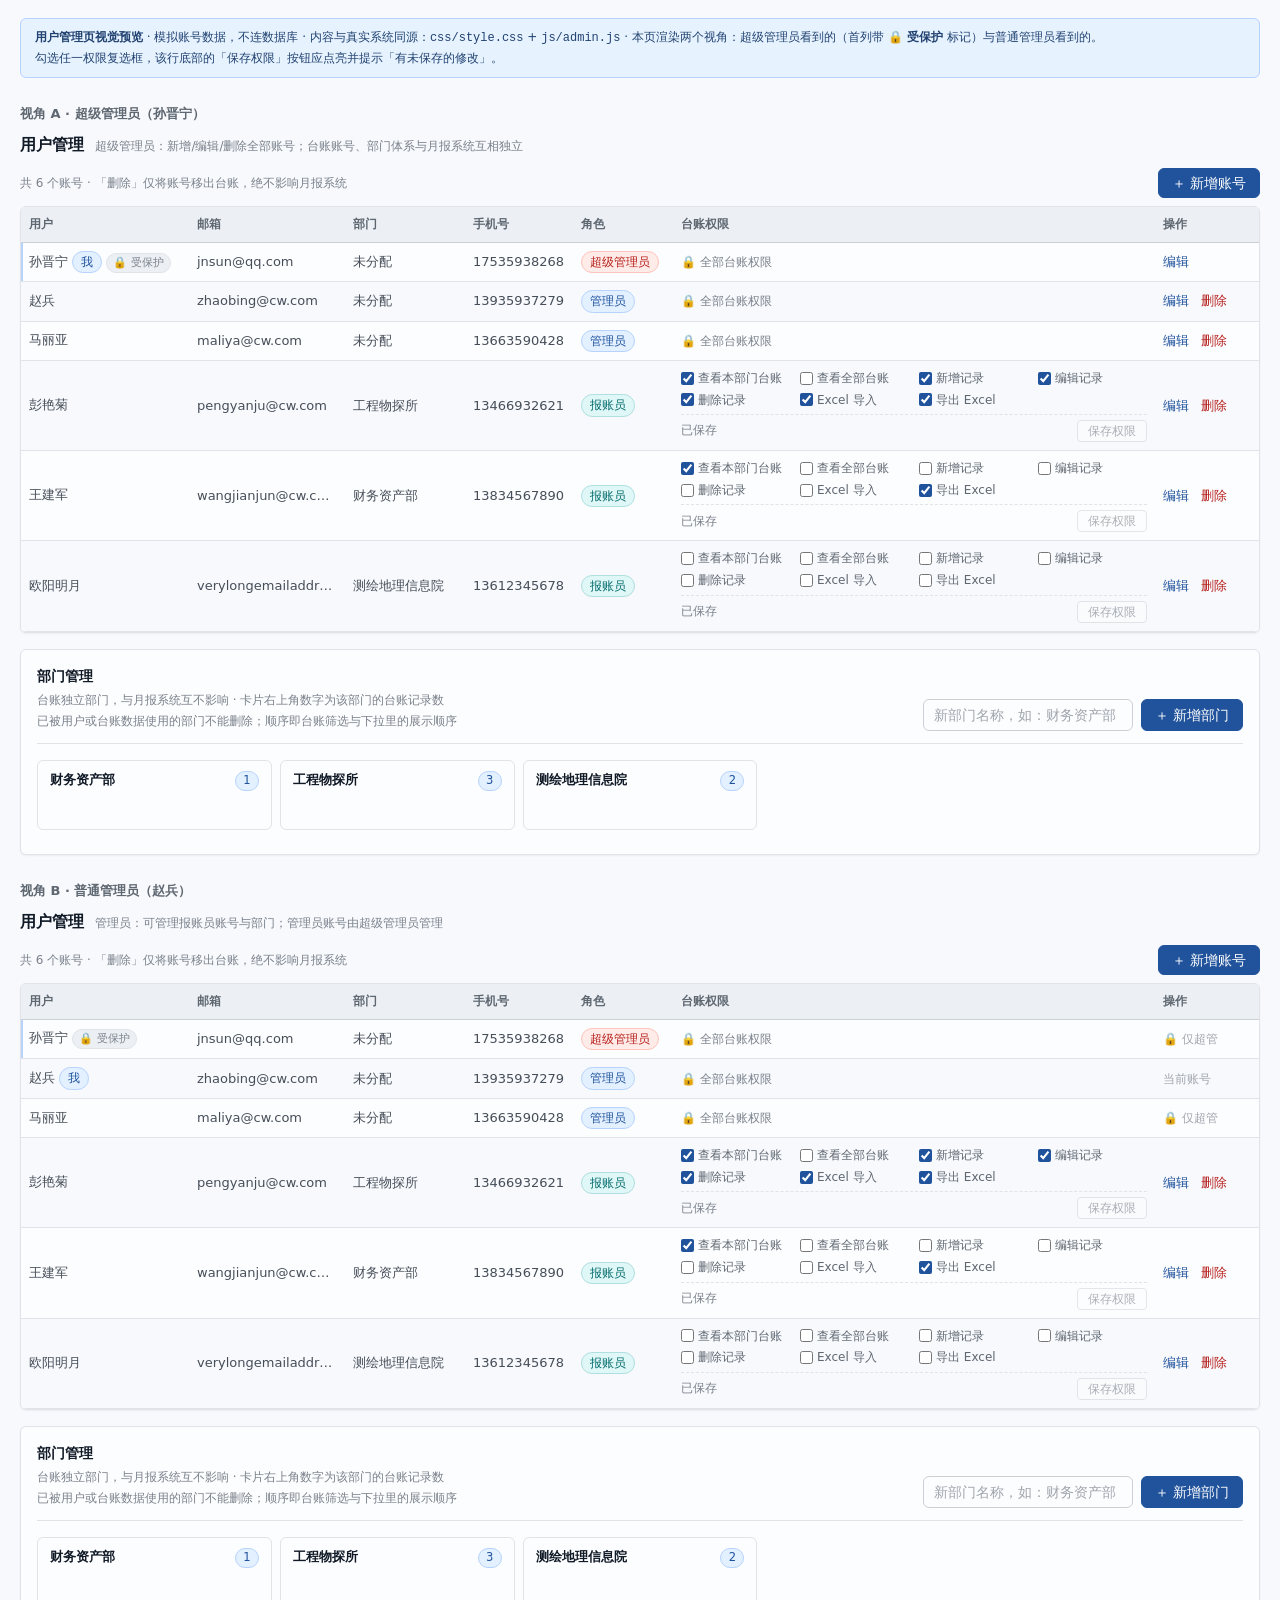
==== docs/preview/admin-preview.html @ c3e8698c "fix(admin): 用户管理页列错位与色块修复 + 台账权限列重排 (v20260915j) 根因：<td class="perm-cell"> 直接 display:flex 使该 td 退出表" ====
<!DOCTYPE html>
<html lang="zh-CN">
<head>
<meta charset="UTF-8">
<meta name="viewport" content="width=device-width, initial-scale=1">
<title>用户管理预览 · 企业应收账款台账系统</title>
<style>
/* ==========================================================================
   企业应收账款台账系统 · 样式表
   设计语言：账簿工业风 Ledger Industrial（精确 / 稳重 / 克制）
   上下文见 .impeccable.md；令牌改动请同步该文件

   分层：① 设计令牌 ② 基础与排版 ③ 原子 ④ 组件 ⑤ 响应式 ⑥ 打印
   ========================================================================== */

/* ==========================================================================
   ① 设计令牌
   ========================================================================== */
:root {
  /* — 中性色阶（冷调灰，色相偏主色 258°，避免"死灰"） — */
  --ink-950: oklch(21% 0.030 258);
  --ink-900: oklch(28% 0.028 258);   /* 侧边栏底色 */
  --ink-800: oklch(35% 0.024 258);
  --ink-700: oklch(42% 0.021 258);   /* 正文主色 */
  --ink-600: oklch(51% 0.019 258);   /* 正文次色 */
  --ink-500: oklch(60% 0.017 258);   /* 辅助文本（12px 下限） */
  --ink-400: oklch(72% 0.013 258);   /* 占位/禁用 */
  --ink-300: oklch(80% 0.012 258);   /* 深底上的文本 */
  --ink-100: oklch(93% 0.008 258);

  --line: oklch(91.5% 0.008 258);    /* 发丝分隔线 */
  --line-2: oklch(85.5% 0.012 258);  /* 强分隔线 / 控件描边 */

  --bg: oklch(96.8% 0.006 258);      /* 页面底 */
  --surface: oklch(99.4% 0.002 258); /* 卡片/表格底（非纯白） */
  --surface-2: oklch(98.1% 0.005 258); /* 斑马行 / 次级面板 */
  --surface-3: oklch(95.4% 0.008 258); /* 表头底 / 悬浮态 */

  /* — 主色：深靛蓝（区别于默认亮蓝，稳重可信） — */
  --primary: oklch(45% 0.130 258);
  --primary-600: oklch(39.5% 0.130 258);
  --primary-soft: oklch(95% 0.032 258);
  --primary-line: oklch(86% 0.065 258);

  /* — 语义色（朱砂红为唯一"警示"强调色，仅用于风险与危险操作） — */
  --danger: oklch(50% 0.185 28);
  --danger-600: oklch(43% 0.175 28);
  --danger-soft: oklch(96% 0.028 28);
  --danger-line: oklch(87% 0.070 28);

  --ok: oklch(50% 0.110 152);
  --ok-soft: oklch(96% 0.030 152);
  --ok-line: oklch(87% 0.065 152);

  --warn: oklch(52% 0.120 66);
  --warn-soft: oklch(96.5% 0.035 78);
  --warn-line: oklch(87% 0.080 78);

  --teal: oklch(47% 0.088 195);
  --teal-soft: oklch(96% 0.025 195);
  --violet: oklch(45% 0.140 300);
  --violet-soft: oklch(96% 0.025 300);

  --focus: oklch(58% 0.155 258);

  /* — 排版 — */
  --font: "PingFang SC", "HarmonyOS Sans SC", "Microsoft YaHei", "Segoe UI",
          system-ui, -apple-system, "Helvetica Neue", sans-serif;
  --t-xs: 0.75rem;      /* 12px 辅助说明 */
  --t-sm: 0.8125rem;    /* 13px 表格单元格 */
  --t-base: 0.875rem;   /* 14px 正文 */
  --t-md: 1rem;         /* 16px 页面标题 */
  --t-lg: 1.125rem;     /* 18px 区块标题 */
  --t-xl: 1.375rem;     /* 22px 弹窗标题 */
  --t-2xl: 1.75rem;     /* 28px KPI 数字 */
  --lh-tight: 1.35;
  --lh-base: 1.55;

  /* — 空间（4 的倍数，按角色取用，制造节奏而非平铺） — */
  --s1: 4px;  --s2: 8px;  --s3: 12px; --s4: 16px;
  --s5: 24px; --s6: 32px; --s7: 48px;

  /* — 圆角（收敛到三档，不再出现 8/12/14 混用） — */
  --r1: 4px; --r2: 6px; --r3: 10px; --r-pill: 999px;

  /* — 阴影：卡片靠发丝线，浮层才用阴影 — */
  --sh1: 0 1px 2px oklch(21% 0.03 258 / 0.05);
  --sh2: 0 6px 18px oklch(21% 0.03 258 / 0.10);
  --sh3: 0 18px 48px oklch(21% 0.03 258 / 0.18);

  /* — 动效：只动 transform/opacity/color，指数缓出 — */
  --ease: cubic-bezier(0.16, 1, 0.3, 1);
  --dur-f: 120ms;
  --dur: 200ms;

  /* 表格行底色（供冻结列继承，避免透明穿帮） */
  --row-bg: var(--surface);
  --row-alt: var(--surface-2);
  --row-hover: oklch(97.6% 0.012 258);
  --row-checked: var(--primary-soft);
  --thead-bg: var(--surface-3);
  --foot-bg: oklch(96.2% 0.010 258);
}

/* ==========================================================================
   ② 基础与排版
   ========================================================================== */
* { box-sizing: border-box; margin: 0; padding: 0; }
html, body { height: 100%; }
html { -webkit-text-size-adjust: 100%; }
#root { min-height: 100vh; }

body {
  font-family: var(--font);
  font-size: var(--t-base);
  line-height: var(--lh-base);
  font-kerning: normal;
  background: var(--bg);
  color: var(--ink-700);
  -webkit-font-smoothing: antialiased;
}

a { color: var(--primary); cursor: pointer; text-decoration: none; }
a:hover { text-decoration: underline; text-underline-offset: 2px; }

h1, h2, h3, h4 { color: var(--ink-950); line-height: var(--lh-tight); font-weight: 600; }
h1 { font-size: var(--t-xl); }
h2 { font-size: var(--t-md); }
h3 { font-size: var(--t-base); }

::selection { background: oklch(88% 0.06 258); color: var(--ink-950); }

/* 焦点可见性（键盘用户专用，鼠标点击不出现） */
:focus-visible {
  outline: 2px solid var(--focus);
  outline-offset: 2px;
  border-radius: var(--r1);
}
:focus:not(:focus-visible) { outline: none; }

/* ==========================================================================
   ③ 原子
   ========================================================================== */
.hidden { display: none !important; }
.muted { color: var(--ink-500); font-size: var(--t-xs); }
.ta-r { text-align: right; }
.text-danger { color: var(--danger); }
.text-ok { color: var(--ok); }
.page { display: block; }

/* ==========================================================================
   ④ 组件
   ========================================================================== */

/* ---------- 按钮 ---------- */
.btn {
  display: inline-flex; align-items: center; justify-content: center; gap: var(--s1);
  padding: 6px 13px; min-height: 30px;
  border: 1px solid var(--line-2); border-radius: var(--r2);
  background: var(--surface); color: var(--ink-700);
  font-family: var(--font); font-size: var(--t-base); line-height: 1.2;
  cursor: pointer; white-space: nowrap;
  transition: background var(--dur-f) var(--ease), border-color var(--dur-f) var(--ease),
              color var(--dur-f) var(--ease), transform var(--dur-f) var(--ease);
}
.btn:hover { border-color: var(--primary); color: var(--primary); background: var(--primary-soft); }
.btn:active { transform: translateY(1px); }
.btn:disabled, .btn[disabled] { opacity: 0.42; cursor: not-allowed; transform: none; }
.btn:disabled:hover { border-color: var(--line-2); color: var(--ink-700); background: var(--surface); }

.btn-primary { background: var(--primary); border-color: var(--primary); color: var(--surface); }
.btn-primary:hover { background: var(--primary-600); border-color: var(--primary-600); color: var(--surface); }
.btn-primary:disabled:hover { background: var(--primary); border-color: var(--primary); }

.btn-danger { background: var(--danger); border-color: var(--danger); color: var(--surface); }
.btn-danger:hover { background: var(--danger-600); border-color: var(--danger-600); color: var(--surface); }

.btn-danger-plain { color: var(--danger); border-color: var(--danger-line); background: var(--surface); }
.btn-danger-plain:hover { background: var(--danger-soft); border-color: var(--danger); color: var(--danger); }

.btn-xs { padding: 3px 9px; min-height: 24px; font-size: var(--t-xs); border-radius: var(--r1); }
.btn-sm { padding: 5px 11px; min-height: 28px; font-size: var(--t-sm); }
.btn-lg { padding: 10px 26px; min-height: 42px; font-size: var(--t-md); }
.btn-block { width: 100%; }

/* ---------- 输入控件 ---------- */
.ipt {
  padding: 6px 10px; min-height: 30px;
  border: 1px solid var(--line-2); border-radius: var(--r2);
  background: var(--surface); color: var(--ink-700);
  font-family: var(--font); font-size: var(--t-base); line-height: 1.3;
  transition: border-color var(--dur-f) var(--ease), box-shadow var(--dur-f) var(--ease);
}
.ipt::placeholder { color: var(--ink-400); }
.ipt:focus { border-color: var(--primary); box-shadow: 0 0 0 3px oklch(45% 0.13 258 / 0.13); outline: none; }
.ipt:disabled { background: var(--surface-2); color: var(--ink-500); cursor: not-allowed; }
textarea.ipt { min-height: 62px; line-height: var(--lh-base); resize: vertical; }
select.ipt { padding-right: 26px; cursor: pointer; }

/* ---------- 登录页 ---------- */
.login-wrap {
  min-height: 100vh; display: grid; place-items: center; padding: var(--s5);
  background:
    radial-gradient(120% 80% at 50% -20%, oklch(94% 0.020 258) 0%, transparent 60%),
    repeating-linear-gradient(0deg, oklch(93% 0.008 258 / 0.5) 0 1px, transparent 1px 32px),
    repeating-linear-gradient(90deg, oklch(93% 0.008 258 / 0.5) 0 1px, transparent 1px 32px),
    var(--bg);
}
.login-card {
  width: 396px; max-width: 100%;
  background: var(--surface); border: 1px solid var(--line);
  border-radius: var(--r3); padding: var(--s6) var(--s6) var(--s5);
  box-shadow: var(--sh3);
}
.login-logo {
  width: 46px; height: 46px; margin-bottom: var(--s4);
  border-radius: var(--r2); background: var(--ink-900);
  color: var(--surface); font-size: 22px; line-height: 46px; font-weight: 600;
  text-align: center; letter-spacing: 0;
}
.login-title { font-size: var(--t-lg); font-weight: 600; margin-bottom: var(--s1); letter-spacing: -0.01em; }
.login-sub { font-size: var(--t-sm); color: var(--ink-500); margin-bottom: var(--s5); }
.login-form { display: flex; flex-direction: column; gap: var(--s3); }
.login-form .form-field { gap: 5px; }
.login-foot {
  margin-top: var(--s5); padding-top: var(--s3);
  border-top: 1px solid var(--line);
  font-size: var(--t-xs); color: var(--ink-500); line-height: 1.7;
}

/* ---------- 主框架 ---------- */
.app-shell { display: flex; min-height: 100vh; }

.sidebar {
  width: 210px; flex-shrink: 0; background: var(--ink-900); color: var(--ink-300);
  display: flex; flex-direction: column; position: sticky; top: 0;
  height: 100vh; overflow-y: auto;
  border-right: 1px solid oklch(32% 0.02 258);
}
.side-brand {
  padding: var(--s5) var(--s4) var(--s4);
  font-size: 15px; font-weight: 600; color: var(--surface);
  letter-spacing: 0.02em; line-height: 1.45;
  border-bottom: 1px solid oklch(34% 0.02 258);
}
.side-nav { padding: var(--s3) var(--s2); display: flex; flex-direction: column; gap: 1px; }
.nav-item {
  display: flex; align-items: center; gap: var(--s2);
  padding: 8px var(--s3); border: none; border-radius: var(--r2);
  background: transparent; color: var(--ink-300);
  font-family: var(--font); font-size: var(--t-base); text-align: left;
  cursor: pointer; width: 100%; position: relative;
  transition: background var(--dur-f) var(--ease), color var(--dur-f) var(--ease);
}
.nav-item:hover { background: oklch(34% 0.022 258); color: var(--surface); }
.nav-item.active {
  background: oklch(36% 0.045 258); color: var(--surface); font-weight: 500;
}
.nav-item.active::before {
  content: ""; position: absolute; left: 0; top: 8px; bottom: 8px; width: 2px;
  background: oklch(72% 0.11 258); border-radius: 2px;
}
.nav-icon { width: 17px; text-align: center; opacity: 0.7; font-size: 13px; }
.nav-item.active .nav-icon { opacity: 1; }

.side-perms {
  margin-top: auto; padding: var(--s4) var(--s4) var(--s5);
  border-top: 1px solid oklch(34% 0.02 258);
}
.sp-title {
  font-size: 11px; color: oklch(72% 0.015 258);
  letter-spacing: 0.08em; text-transform: none; margin-bottom: var(--s2);
}
.perm-list { list-style: none; }
.perm-list li {
  display: flex; align-items: center; gap: 7px; padding: 2.5px 0;
  font-size: var(--t-xs); color: oklch(62% 0.014 258);
}
.perm-list li.on { color: var(--ink-300); }
.pm-icon { width: 13px; text-align: center; font-weight: 600; font-size: 11px; }
.perm-list li.on .pm-icon { color: oklch(78% 0.14 152); }
.perm-list li.off .pm-icon { color: oklch(46% 0.012 258); }

.app-main { flex: 1; min-width: 0; display: flex; flex-direction: column; }

.topbar {
  min-height: 54px; background: var(--surface); border-bottom: 1px solid var(--line);
  display: flex; align-items: center; justify-content: space-between; gap: var(--s4);
  padding: 0 var(--s5); position: sticky; top: 0; z-index: 20;
}
.topbar-left { display: flex; align-items: center; gap: var(--s2); min-width: 0; }
.topbar-title {
  font-size: var(--t-md); font-weight: 600; color: var(--ink-950);
  letter-spacing: -0.01em; white-space: nowrap; overflow: hidden; text-overflow: ellipsis;
}
.topbar-user { display: flex; align-items: center; gap: var(--s3); }
.user-dept {
  font-size: var(--t-xs); color: var(--primary); background: var(--primary-soft);
  border: 1px solid var(--primary-line); padding: 2px 10px; border-radius: var(--r-pill);
}
.user-name { font-size: var(--t-sm); font-weight: 500; color: var(--ink-700); }

.page-container { padding: var(--s4) var(--s5) var(--s7); flex: 1; min-width: 0; }
.page-head { display: flex; align-items: baseline; gap: var(--s3); margin-bottom: var(--s3); flex-wrap: wrap; }
.page-head h2 { font-size: var(--t-md); font-weight: 600; letter-spacing: -0.01em; }
.page-head h3 { font-size: var(--t-base); }
.page-head .muted { flex: 1; min-width: 200px; }

/* ---------- 工具栏 / 筛选胶囊 ---------- */
.toolbar {
  display: flex; justify-content: space-between; align-items: center; gap: var(--s3);
  margin-bottom: var(--s2); flex-wrap: wrap;
}
.toolbar-left { display: flex; align-items: center; gap: var(--s2); flex-wrap: wrap; }
.toolbar-right { display: flex; gap: var(--s2); flex-wrap: wrap; }

.kw-input {
  width: 300px; padding: 6px 13px; min-height: 30px;
  border: 1px solid var(--line-2); border-radius: var(--r-pill);
  background: var(--surface); font-family: var(--font); font-size: var(--t-base); color: var(--ink-700);
  transition: border-color var(--dur-f) var(--ease), box-shadow var(--dur-f) var(--ease);
}
.kw-input::placeholder { color: var(--ink-400); }
.kw-input:focus { border-color: var(--primary); box-shadow: 0 0 0 3px oklch(45% 0.13 258 / 0.13); outline: none; }

.batch-chip {
  display: inline-flex; align-items: center; gap: var(--s1);
  background: var(--warn-soft); color: oklch(42% 0.11 66);
  border: 1px solid var(--warn-line); padding: 3px 12px; border-radius: var(--r-pill);
  font-size: var(--t-xs); font-weight: 500;
}
.batch-chip a { margin-left: var(--s1); font-weight: 600; color: inherit; }

.capsule-row {
  display: flex; align-items: center; gap: var(--s1) 5px; flex-wrap: wrap;
  margin-bottom: 6px;
}
.capsule-label {
  font-size: var(--t-xs); color: var(--ink-500);
  width: 56px; flex-shrink: 0; letter-spacing: 0.02em;
}
.capsule {
  padding: 3px 12px; border: 1px solid var(--line-2); border-radius: var(--r-pill);
  background: var(--surface); color: var(--ink-600);
  font-family: var(--font); font-size: var(--t-xs); line-height: 1.6;
  cursor: pointer; white-space: nowrap;
  transition: background var(--dur-f) var(--ease), border-color var(--dur-f) var(--ease),
              color var(--dur-f) var(--ease);
}
.capsule:hover { border-color: var(--primary); color: var(--primary); background: var(--primary-soft); }
.capsule.active {
  background: var(--primary); border-color: var(--primary); color: var(--surface); font-weight: 500;
}

/* ---------- 表格容器 ---------- */
.table-wrap {
  background: var(--surface); border: 1px solid var(--line); border-radius: var(--r2);
  overflow: auto; box-shadow: var(--sh1);
  max-height: calc(100vh - 252px);
}
.ledger-table, .map-table, .batch-table, .admin-table, .invoice-table {
  width: 100%; border-collapse: separate; border-spacing: 0;
  font-size: var(--t-sm); font-variant-numeric: tabular-nums;
}
.ledger-table th, .ledger-table td { padding: 6px 8px; }

/* 表头：固定 + 换行 + 发丝下沿 */
.ledger-table thead th {
  position: sticky; top: 0; z-index: 5;
  background: var(--thead-bg); color: var(--ink-600);
  font-weight: 600; font-size: var(--t-xs); line-height: var(--lh-tight);
  letter-spacing: 0.01em;
  padding: 8px; white-space: normal; word-break: break-word;
  vertical-align: middle; cursor: default;
  border-bottom: 1px solid var(--line-2);
  box-shadow: inset 0 -1px 0 var(--line), 0 1px 0 oklch(21% 0.03 258 / 0.03);
}
.ledger-table thead th.ta-r { padding-right: 10px; }
th[data-sort] { cursor: pointer; user-select: none; transition: color var(--dur-f) var(--ease); }
th[data-sort]:hover { color: var(--primary); background: var(--surface-2); }
th.sorted { color: var(--primary); }
th.sorted::after { content: "▾"; margin-left: 3px; font-size: 9px; opacity: 0.8; }

/* 数据行：行底色走变量，冻结列可继承（不透明，不穿帮） */
.ledger-table tbody tr { --row-bg: var(--surface); }
.ledger-table tbody tr:nth-child(even) { --row-bg: var(--row-alt); }
.ledger-table tbody tr:hover { --row-bg: var(--row-hover); }
.ledger-table tbody tr.row-checked { --row-bg: var(--row-checked); }
.ledger-table tbody td {
  background: var(--row-bg);
  border-bottom: 1px solid var(--line);
  padding: 6px 8px;
  white-space: nowrap; overflow: hidden; text-overflow: ellipsis;
  vertical-align: middle; line-height: 1.5;
}
.ledger-table tbody tr:last-child td { border-bottom: none; }

/* 冻结：左侧勾选+序号，右侧操作列（横向滚动时保持可见） */
.ledger-table th.col-check, .ledger-table td.col-check {
  position: sticky; left: 0; z-index: 3; width: 36px;
}
.ledger-table th.col-idx, .ledger-table td.col-idx {
  position: sticky; left: 36px; z-index: 3; width: 40px;
  box-shadow: inset -1px 0 0 var(--line);
}
.ledger-table thead th.col-check, .ledger-table thead th.col-idx { z-index: 8; }
.ledger-table th.col-actions, .ledger-table td.col-actions {
  position: sticky; right: 0; z-index: 3; width: 118px;
  box-shadow: inset 1px 0 0 var(--line);
}
.ledger-table thead th.col-actions { z-index: 8; }

.col-check { text-align: center; }
.col-idx { text-align: center; color: var(--ink-400); font-size: var(--t-xs); }
.col-actions { text-align: center; white-space: nowrap; }
.col-actions a { margin: 0 5px; font-size: var(--t-xs); }
.link-danger { color: var(--danger); }

/* 单元格语义 */
.td-money { font-variant-numeric: tabular-nums; letter-spacing: 0.005em; }
.td-money.owed { color: var(--danger); font-weight: 600; }
.td-money.neg { color: var(--danger); }
.td-date { color: var(--ink-600); font-variant-numeric: tabular-nums; }
.td-name { line-height: 1.45; white-space: normal; word-break: break-word; }
.td-foot {
  font-weight: 600; background: var(--foot-bg) !important;
  border-top: 1px solid var(--line-2); color: var(--ink-950);
}
.td-foot-label {
  position: sticky; left: 0; z-index: 3;
  background: var(--foot-bg); font-weight: 600; color: var(--ink-600);
  box-shadow: inset -1px 0 0 var(--line);
}
.empty-cell {
  text-align: center; color: var(--ink-500); padding: var(--s6) var(--s4) !important;
  font-size: var(--t-sm); line-height: 1.8; background: var(--surface);
}
.empty-cell::before {
  content: "—"; display: block; font-size: 20px; color: var(--ink-300); margin-bottom: 6px;
}
.table-status { margin-top: var(--s2); font-size: var(--t-xs); color: var(--ink-500); }
/* .row-admin 的整行粉色底已移除：斑马行 + 首列竖标记已足够，染色反而形成色块 */
.att-has { color: var(--primary); font-weight: 500; }

/* ---------- 标签 ---------- */
.tag {
  display: inline-block; padding: 1px 8px; border-radius: var(--r-pill);
  font-size: 11.5px; line-height: 1.6; font-weight: 500;
  border: 1px solid transparent; white-space: nowrap;
}
.tag-blue   { background: var(--primary-soft); color: var(--primary); border-color: var(--primary-line); }
.tag-green  { background: var(--ok-soft);      color: var(--ok);      border-color: var(--ok-line); }
.tag-teal   { background: var(--teal-soft);    color: var(--teal);    border-color: oklch(87% 0.05 195); }
.tag-gray   { background: var(--surface-3);    color: var(--ink-600);  border-color: var(--line); }
.tag-red    { background: var(--danger-soft);  color: var(--danger);  border-color: var(--danger-line); }
.tag-orange { background: var(--warn-soft);    color: var(--warn);    border-color: var(--warn-line); }
/* 兼容历史类名（超期预警） */
.tag-settled { background: var(--ok-soft); color: var(--ok); border-color: var(--ok-line); }
.tag-overdue { background: var(--danger-soft); color: var(--danger); border-color: var(--danger-line); font-weight: 600; }
.tag-soon    { background: var(--warn-soft); color: var(--warn); border-color: var(--warn-line); }
.tag-ok      { background: var(--surface-3); color: var(--ink-600); border-color: var(--line); }
.tag-none    { background: transparent; color: var(--ink-500); }

/* ---------- 弹窗 ---------- */
.modal-mask {
  position: fixed; inset: 0; z-index: 100;
  background: oklch(21% 0.03 258 / 0.42);
  display: flex; align-items: center; justify-content: center;
  padding: var(--s5); animation: mask-in var(--dur) var(--ease);
}
.modal {
  background: var(--surface); border: 1px solid var(--line); border-radius: var(--r3);
  width: 640px; max-width: 96vw; max-height: 90vh;
  display: flex; flex-direction: column; box-shadow: var(--sh3);
  animation: modal-in var(--dur) var(--ease);
}
@keyframes mask-in { from { opacity: 0; } to { opacity: 1; } }
@keyframes modal-in {
  from { opacity: 0; transform: translateY(6px) scale(0.985); }
  to { opacity: 1; transform: none; }
}
.modal-sm { width: 400px; }
.modal-lg { width: 780px; }
.modal-xl { width: min(1060px, 96vw); }
.modal-xl .modal-body { max-height: calc(100vh - 200px); overflow-y: auto; }
.modal-header {
  padding: var(--s4) var(--s5); font-size: var(--t-base); font-weight: 600; color: var(--ink-950);
  border-bottom: 1px solid var(--line);
  display: flex; justify-content: space-between; align-items: center; gap: var(--s4);
}
.modal-close {
  cursor: pointer; font-size: 20px; line-height: 1; color: var(--ink-400);
  width: 26px; height: 26px; display: inline-flex; align-items: center; justify-content: center;
  border-radius: var(--r1); transition: background var(--dur-f) var(--ease), color var(--dur-f) var(--ease);
}
.modal-close:hover { background: var(--surface-3); color: var(--ink-950); }
.modal-tabs { display: flex; gap: var(--s1); padding: var(--s2) var(--s4) 0; border-bottom: 1px solid var(--line); }
.mtab {
  padding: 8px 15px; border: none; background: transparent; cursor: pointer;
  font-family: var(--font); font-size: var(--t-base); color: var(--ink-500);
  border-bottom: 2px solid transparent; border-radius: var(--r1) var(--r1) 0 0;
  transition: color var(--dur-f) var(--ease), border-color var(--dur-f) var(--ease);
}
.mtab:hover { color: var(--primary); }
.mtab.active { color: var(--primary); border-bottom-color: var(--primary); font-weight: 600; }
.modal-body { padding: var(--s4) var(--s5); overflow-y: auto; }
.modal-footer {
  padding: var(--s3) var(--s5); border-top: 1px solid var(--line);
  display: flex; justify-content: flex-end; gap: var(--s2); background: var(--surface-2);
  border-radius: 0 0 var(--r3) var(--r3);
}
.confirm-msg { line-height: 1.8; color: var(--ink-700); }

/* ---------- 表单 ---------- */
.form-grid { display: grid; grid-template-columns: 1fr 1fr; gap: var(--s3) var(--s4); }
.form-field { display: flex; flex-direction: column; gap: 5px; min-width: 0; }
.form-full { grid-column: 1 / -1; margin-top: var(--s3); }
.ff-label { font-size: var(--t-xs); color: var(--ink-600); letter-spacing: 0.01em; }
.form-hint { font-size: var(--t-xs); color: var(--ink-500); margin-top: var(--s3); line-height: 1.7; }
.ff-dept { grid-column: 1 / -1; max-width: 320px; }
.form-sec { padding: 2px 0 var(--s4); border-bottom: 1px solid var(--line); }
.form-sec:last-of-type { border-bottom: none; }
.form-sec-title {
  font-size: var(--t-sm); font-weight: 600; color: var(--ink-950);
  margin: var(--s4) 0 var(--s3); display: flex; align-items: center; gap: var(--s2);
}
.form-sec-title::before {
  content: ""; width: 3px; height: 13px; border-radius: 2px; background: var(--primary);
  flex-shrink: 0;
}
.form-sec-tag {
  font-size: 11px; font-weight: 400; color: var(--primary);
  background: var(--primary-soft); border: 1px solid var(--primary-line);
  border-radius: var(--r-pill); padding: 1px 8px;
}
.form-sec-tag.warn { color: var(--warn); background: var(--warn-soft); border-color: var(--warn-line); }

/* 锁定字段（部门账号不可编辑） */
.ff-locked .ipt { background: var(--surface-3); color: var(--ink-400); cursor: not-allowed; }
.ff-locked .ff-label { color: var(--ink-400); }
.lock-banner {
  font-size: var(--t-sm); color: oklch(42% 0.10 66);
  background: var(--warn-soft); border: 1px solid var(--warn-line);
  border-left: 3px solid var(--warn);
  border-radius: var(--r2); padding: var(--s2) var(--s3); margin-bottom: var(--s2);
  line-height: 1.7;
}

/* 实时计算条（账内 / 账外 / 余额） */
.calc-bar {
  display: flex; gap: var(--s5); flex-wrap: wrap;
  background: var(--surface-2); border: 1px solid var(--line);
  border-radius: var(--r2); padding: var(--s3) var(--s4); margin-top: var(--s3);
  border-left: 3px solid var(--primary);
}
.calc-bar span {
  font-size: var(--t-xs); color: var(--ink-500);
  display: flex; align-items: baseline; gap: 6px;
}
.calc-bar b {
  font-size: 15px; color: var(--ink-950); font-weight: 600;
  font-variant-numeric: tabular-nums; letter-spacing: 0.005em;
}
.calc-bar i { font-size: 11px; font-style: normal; color: var(--ink-400); }

.editor-error {
  color: var(--danger); background: var(--danger-soft);
  border: 1px solid var(--danger-line); border-left: 3px solid var(--danger);
  border-radius: var(--r2); padding: var(--s2) var(--s3);
  font-size: var(--t-sm); margin-top: var(--s3); line-height: 1.7;
}

/* select + 其他自由填写 */
.sel-free { display: flex; flex-direction: column; gap: 6px; }

/* ---------- 导入 ---------- */
.file-pick {
  border: 1px dashed var(--line-2); border-radius: var(--r3);
  padding: var(--s6) var(--s5); text-align: center; color: var(--ink-500);
  cursor: pointer; margin-bottom: var(--s4);
  transition: border-color var(--dur) var(--ease), background var(--dur) var(--ease),
              color var(--dur) var(--ease);
}
.file-pick:hover, .file-pick.drag {
  border-color: var(--primary); background: var(--primary-soft); color: var(--primary);
}
.file-pick .muted { display: block; margin-top: 4px; }
.fp-icon { font-size: 26px; margin-bottom: var(--s2); color: var(--ink-400); line-height: 1; }
.file-pick:hover .fp-icon, .file-pick.drag .fp-icon { color: var(--primary); }
.import-opts { margin-top: var(--s1); }
.import-step { display: flex; flex-direction: column; }
.import-meta { margin-bottom: var(--s2); font-size: var(--t-base); color: var(--ink-700); }
.import-meta b { color: var(--ink-950); }
.map-wrap { max-height: 320px; }
.map-table th, .map-table td { padding: 7px 10px; border-bottom: 1px solid var(--line); text-align: left; }
.map-table thead th {
  background: var(--thead-bg); font-size: var(--t-xs); color: var(--ink-600);
  position: sticky; top: 0; font-weight: 600;
}
.map-src { font-weight: 500; color: var(--ink-700); }
.map-sample { color: var(--ink-500); font-size: var(--t-xs); }
.map-table tr.map-miss td { background: var(--warn-soft); }
.map-select { width: 100%; padding: 4px 8px; }
.import-done { align-items: center; padding: var(--s5) 0 var(--s2); }
.done-icon {
  width: 52px; height: 52px; border-radius: 50%; font-size: 24px; font-weight: 600;
  display: flex; align-items: center; justify-content: center; margin-bottom: var(--s3);
}
.done-icon.ok { background: var(--ok-soft); color: var(--ok); }
.done-icon.warn { background: var(--warn-soft); color: var(--warn); }
.done-title { font-size: var(--t-lg); font-weight: 600; margin-bottom: var(--s1); color: var(--ink-950); }
.done-stats { margin-bottom: var(--s4); color: var(--ink-600); }
.loading-hint {
  color: var(--ink-500); padding: var(--s5) 0; text-align: center; font-size: var(--t-sm);
}
.loading-hint::after {
  content: ""; display: inline-block; width: 14px; height: 14px; margin-left: 8px;
  vertical-align: -2px; border: 2px solid var(--line-2); border-top-color: var(--primary);
  border-radius: 50%; animation: spin 0.7s linear infinite;
}
@keyframes spin { to { transform: rotate(360deg); } }

/* ---------- 明细表（开票 / 回款 / 附件） ---------- */
.invoice-summary {
  display: flex; align-items: center; gap: var(--s3); flex-wrap: wrap;
  margin-bottom: var(--s3);
  background: var(--surface-2); border: 1px solid var(--line); border-radius: var(--r2);
  padding: var(--s2) var(--s3);
}
.invoice-summary .muted { font-size: var(--t-xs); }
.invoice-table th, .invoice-table td {
  padding: 6px 10px; border-bottom: 1px solid var(--line); text-align: left;
}
.invoice-table thead th {
  background: var(--thead-bg); font-size: var(--t-xs); color: var(--ink-600); font-weight: 600;
}
.invoice-table tbody tr:hover td { background: var(--row-hover); }
.invoice-table tbody tr:last-child td { border-bottom: none; }
.invoice-table { font-variant-numeric: tabular-nums; }
.invoice-add { display: flex; gap: var(--s2); margin-top: var(--s3); flex-wrap: wrap; align-items: center; }
.att-table td, .att-table th { vertical-align: middle; }

/* 附件上传 */
.att-upload { display: flex; gap: var(--s2); align-items: center; flex-wrap: wrap; margin-bottom: var(--s3); }
.att-progress {
  flex-basis: 100%; height: 5px; background: var(--surface-3);
  border-radius: var(--r-pill); overflow: hidden;
}
.att-progress-bar {
  height: 100%; width: 0; background: var(--primary); border-radius: var(--r-pill);
  transition: width var(--dur) var(--ease);
}
.att-has { color: var(--primary); font-weight: 500; }

/* ---------- 导出汇总表弹窗 ---------- */
.exp-scope {
  display: flex; gap: var(--s5); flex-wrap: wrap; align-items: center;
  font-size: var(--t-sm); color: var(--ink-600);
  background: var(--surface-2); border: 1px solid var(--line); border-radius: var(--r2);
  padding: var(--s3); margin-bottom: var(--s3);
}
.exp-scope label { display: inline-flex; align-items: center; gap: 5px; cursor: pointer; }
.exp-scope input { accent-color: var(--primary); cursor: pointer; }
.exp-total-row {
  display: flex; align-items: center; gap: 6px;
  font-size: var(--t-sm); color: var(--ink-600);
  margin: var(--s2) 0; cursor: pointer; line-height: 1.7;
}
.exp-total-row input { accent-color: var(--primary); cursor: pointer; flex-shrink: 0; }
.exp-total-row:hover { color: var(--primary); }
.exp-fields-head {
  display: flex; align-items: baseline; justify-content: space-between; gap: var(--s3);
  margin: var(--s4) 0 var(--s2); padding-bottom: var(--s2);
  border-bottom: 1px solid var(--line);
  font-size: var(--t-sm); font-weight: 600; color: var(--ink-950);
}
.exp-fields-ops { font-size: var(--t-xs); font-weight: 400; color: var(--ink-500); }
.exp-fields-ops a { margin: 0 2px; }
.exp-fields {
  display: grid; grid-template-columns: repeat(auto-fill, minmax(168px, 1fr));
  gap: 2px var(--s3); max-height: 300px; overflow-y: auto;
  padding: var(--s1) 0;
}
.exp-field {
  display: flex; align-items: center; gap: 6px;
  padding: 3px 4px; border-radius: var(--r1);
  font-size: var(--t-sm); color: var(--ink-700); cursor: pointer;
  transition: background var(--dur-f) var(--ease), color var(--dur-f) var(--ease);
}
.exp-field:hover { background: var(--surface-2); color: var(--primary); }
.exp-field input { accent-color: var(--primary); cursor: pointer; flex-shrink: 0; }

/* ---------- 选项管理 ---------- */
.dict-add-row { display: flex; gap: var(--s2); margin-top: var(--s4); flex-wrap: wrap; }
.dict-add-row .ipt { width: auto; }
.dict-item { font-variant-numeric: tabular-nums; }

/* 勾选框统一配色 */
.row-check, .perm-toggle input, .cp-item input { accent-color: var(--primary); cursor: pointer; }

/* ---------- 明细批量导入 ---------- */
.di-entry {
  margin-top: var(--s3); font-size: var(--t-sm); color: var(--ink-600);
  background: var(--surface-2); border: 1px dashed var(--line-2); border-radius: var(--r2);
  padding: var(--s2) var(--s3);
}
.di-entry a { color: var(--primary); cursor: pointer; font-weight: 600; }
.di-unmatched {
  margin: var(--s2) 0; font-size: var(--t-xs);
  color: oklch(42% 0.10 66); background: var(--warn-soft);
  border: 1px solid var(--warn-line); border-radius: var(--r2);
  padding: 6px 10px; word-break: break-all; line-height: 1.7;
}

/* ---------- 引导 / 设置 ---------- */
.guide-card {
  background: var(--surface); border: 1px solid var(--line); border-radius: var(--r2);
  padding: var(--s5) var(--s5) var(--s4); box-shadow: var(--sh1);
}
.guide-steps { padding-left: var(--s5); line-height: 2; margin-bottom: var(--s4); color: var(--ink-600); }
.guide-steps li::marker { color: var(--ink-400); font-variant-numeric: tabular-nums; }
.guide-steps b { color: var(--ink-950); }
.settings-card {
  background: var(--surface); border: 1px solid var(--line); border-radius: var(--r2);
  padding: var(--s5); box-shadow: var(--sh1); max-width: 540px;
  display: flex; flex-direction: column; gap: var(--s4);
}
/* 设置页：信息卡网格 + 键值行 */
.settings-grid {
  display: grid; gap: var(--s4); align-items: start;
  grid-template-columns: repeat(auto-fit, minmax(320px, 1fr));
}
.settings-grid .settings-card { max-width: none; gap: var(--s3); }
.set-title {
  font-size: var(--t-base); font-weight: 600; color: var(--ink-950);
  padding-bottom: var(--s2); border-bottom: 1px solid var(--line);
}
.set-list { display: flex; flex-direction: column; }
.set-row {
  display: flex; justify-content: space-between; align-items: baseline;
  gap: var(--s4); padding: 7px 0; border-bottom: 1px dashed var(--line);
  font-size: var(--t-sm);
}
.set-row:last-child { border-bottom: 0; }
.set-k { color: var(--ink-500); flex: none; }
.set-v { color: var(--ink-950); font-weight: 500; text-align: right; word-break: break-all; }
.set-hint { font-size: var(--t-xs); color: var(--ink-500); line-height: 1.8; margin: 0; }

/* 用户管理：权限表读取异常的可视化提示（避免静默显示成"没有权限"） */
.admin-warn {
  margin-bottom: var(--s3); padding: 10px var(--s3);
  font-size: var(--t-xs); line-height: 1.7; word-break: break-all;
  color: oklch(42% 0.10 66); background: var(--warn-soft);
  border: 1px solid var(--warn-line); border-radius: var(--r2);
}

/* ---------- 用户 / 批次管理表格 ---------- */
.batch-table th, .batch-table td, .admin-table th, .admin-table td {
  padding: 8px var(--s3); border-bottom: 1px solid var(--line); text-align: left;
}
.batch-table thead th, .admin-table thead th {
  background: var(--thead-bg); font-size: var(--t-xs); color: var(--ink-600);
  font-weight: 600; position: sticky; top: 0; z-index: 5;
  border-bottom: 1px solid var(--line-2);
}
.batch-table tbody tr, .admin-table tbody tr { --row-bg: var(--surface); }
.batch-table tbody tr:nth-child(even), .admin-table tbody tr:nth-child(even) { --row-bg: var(--row-alt); }
/* 行悬浮必须落在 td 上——td 自带不透明底色，染 tr 是看不见的 */
.batch-table tbody tr:hover td, .admin-table tbody tr:hover td { background: var(--row-hover); }
.batch-table tbody td, .admin-table tbody td { background: var(--row-bg); vertical-align: middle; }

/* 用户表：固定列宽（列宽写死在 colgroup 上，表头与表体永不漂移） */
.admin-table { table-layout: fixed; }
/* 横向内边距收到 8px：与台账主表一致，也给「台账权限」列腾出勾选网格的宽度 */
.admin-table th, .admin-table td { padding-left: 8px; padding-right: 8px; }
.admin-table col.c-user  { width: 168px; }
.admin-table col.c-mail  { width: 156px; }
.admin-table col.c-dept  { width: 120px; }
.admin-table col.c-phone { width: 108px; }
.admin-table col.c-role  { width: 100px; }
.admin-table col.c-act   { width: 104px; }
/* 单行省略：固定布局下超长内容会压到邻列，必须裁掉 */
.admin-table td.cell-ell { white-space: nowrap; overflow: hidden; text-overflow: ellipsis; }
.admin-table td.cell-name { white-space: normal; line-height: 1.45; }
.admin-table tbody td:last-child a + a { margin-left: 12px; }
/* 受保护的主管理员：整行染色会在单元格之间断成色块，改用首列一道竖标记 */
.admin-table tbody tr.row-admin td:first-child { box-shadow: inset 2px 0 0 var(--primary-line); }

/* 台账权限列：CSS Grid 对齐（绝不可给 td 直接 display:flex，会退出表格布局） */
.perm-cell {
  display: grid; grid-template-columns: repeat(auto-fit, minmax(96px, 1fr));
  gap: 3px 10px; align-items: center;
}
.perm-toggle {
  display: inline-flex; align-items: center; gap: 4px; min-width: 0;
  font-size: var(--t-xs); color: var(--ink-600); cursor: pointer; white-space: nowrap;
}
.perm-toggle:hover { color: var(--primary); }
.perm-toggle input { accent-color: var(--primary); cursor: pointer; flex-shrink: 0; }
.perm-foot {
  grid-column: 1 / -1; display: flex; align-items: center; justify-content: space-between;
  gap: var(--s2); margin-top: 2px; padding-top: 5px; border-top: 1px dashed var(--line);
}
.perm-state { font-size: 11.5px; color: var(--ink-500); }
.perm-cell.is-dirty .perm-state { color: var(--warn); font-weight: 500; }
.perm-save {
  font-family: var(--font); font-size: var(--t-xs); line-height: 1; padding: 4px 10px;
  border: 1px solid var(--line-2); background: var(--surface); color: var(--ink-600);
  border-radius: var(--r1); cursor: pointer;
  transition: border-color var(--dur-f) var(--ease), color var(--dur-f) var(--ease),
              background var(--dur-f) var(--ease);
}
.perm-save:hover:not(:disabled) { border-color: var(--primary); color: var(--primary); background: var(--primary-soft); }
.perm-cell.is-dirty .perm-save { background: var(--primary); border-color: var(--primary); color: var(--surface); }
.perm-cell.is-dirty .perm-save:hover:not(:disabled) { background: var(--primary-600); color: var(--surface); }
.perm-save:disabled { opacity: 0.5; cursor: default; }
.perm-full { font-size: var(--t-xs); color: var(--ink-500); }
.act-none { font-size: var(--t-xs); color: var(--ink-400); }
.lock-chip {
  display: inline-block; padding: 0 6px; border-radius: var(--r-pill);
  font-size: 11px; line-height: 1.6; color: var(--ink-500);
  background: var(--surface-3); border: 1px solid var(--line);
}

/* 密码强度条 */
.pwd-meter { height: 5px; background: var(--surface-3); border-radius: var(--r-pill); overflow: hidden; margin-top: var(--s2); }
.pwd-meter-bar { height: 100%; width: 0; background: var(--line-2); border-radius: var(--r-pill); transition: width var(--dur) var(--ease), background var(--dur) var(--ease); }
.pwd-hint { font-size: 11.5px; color: var(--ink-500); margin-top: var(--s1); min-height: 16px; }
.pwd-hint.ok { color: var(--ok); }

/* ---------- 部门管理（卡片网格） ---------- */
.dept-panel {
  margin-top: var(--s4); background: var(--surface); border: 1px solid var(--line);
  border-radius: var(--r2); box-shadow: var(--sh1); padding: var(--s4) var(--s4) var(--s5);
}
.dept-panel-head {
  display: flex; justify-content: space-between; align-items: flex-end; gap: var(--s4);
  flex-wrap: wrap; margin-bottom: var(--s4); padding-bottom: var(--s3);
  border-bottom: 1px solid var(--line);
}
.dph-title { font-size: var(--t-base); font-weight: 600; color: var(--ink-950); margin-bottom: 3px; }
.dph-sub { font-size: var(--t-xs); color: var(--ink-500); line-height: 1.7; }
.dept-add { display: flex; gap: var(--s2); }
.dept-add .ipt { width: 210px; }

.dept-grid { display: grid; grid-template-columns: repeat(auto-fill, minmax(196px, 1fr)); gap: var(--s2); }
.dept-card {
  position: relative; border: 1px solid var(--line); border-radius: var(--r2);
  padding: 10px var(--s3); background: var(--surface);
  min-height: 62px; display: flex; flex-direction: column; justify-content: space-between; gap: 6px;
  transition: border-color var(--dur-f) var(--ease), background var(--dur-f) var(--ease),
              box-shadow var(--dur-f) var(--ease);
}
.dept-card:hover {
  border-color: var(--primary); background: var(--surface);
  box-shadow: 0 2px 10px oklch(45% 0.13 258 / 0.10);
}
.dc-head { display: flex; align-items: flex-start; justify-content: space-between; gap: var(--s2); }
.dc-name {
  font-size: var(--t-sm); font-weight: 600; color: var(--ink-950); line-height: 1.45;
  white-space: nowrap; overflow: hidden; text-overflow: ellipsis;
}
.dc-count {
  flex-shrink: 0; min-width: 24px; text-align: center; font-size: 11.5px;
  color: var(--primary); background: var(--primary-soft);
  border: 1px solid var(--primary-line);
  border-radius: var(--r-pill); padding: 0 7px; font-variant-numeric: tabular-nums;
}
.dc-count.zero { color: var(--ink-500); background: var(--surface-3); border-color: var(--line); }
.dc-acts {
  display: flex; gap: var(--s1); justify-content: flex-end;
  opacity: 0; transition: opacity var(--dur-f) var(--ease);
}
.dept-card:hover .dc-acts, .dept-card:focus-within .dc-acts { opacity: 1; }
.dc-btn {
  min-width: 34px; height: 22px; padding: 0 6px;
  border: 1px solid var(--line); background: var(--surface);
  border-radius: var(--r1); font-size: 11.5px; line-height: 1; color: var(--ink-600);
  cursor: pointer; display: inline-flex; align-items: center; justify-content: center;
  font-family: var(--font);
  transition: border-color var(--dur-f) var(--ease), color var(--dur-f) var(--ease),
              background var(--dur-f) var(--ease);
}
.dc-btn:hover:not(:disabled) { border-color: var(--primary); color: var(--primary); background: var(--primary-soft); }
.dc-btn.danger:hover:not(:disabled) { border-color: var(--danger); color: var(--danger); background: var(--danger-soft); }
.dc-btn:disabled { opacity: 0.3; cursor: not-allowed; }
.dept-empty {
  grid-column: 1 / -1; text-align: center; color: var(--ink-500); font-size: var(--t-sm);
  padding: var(--s5) 0; border: 1px dashed var(--line-2); border-radius: var(--r2);
  background: var(--surface-2);
}

/* 旧版纯文本部门芯片（保留兼容） */
.dept-chip {
  display: inline-flex; align-items: center; gap: 6px;
  padding: 3px 10px; border: 1px solid var(--line); border-radius: var(--r-pill);
  background: var(--surface); font-size: var(--t-xs); color: var(--ink-700);
}
.dept-chip a { font-size: 11px; }

/* ---------- 列设置面板（按账号保存） ---------- */
.col-panel {
  position: absolute; z-index: 60; width: 272px; background: var(--surface);
  border: 1px solid var(--line-2); border-radius: var(--r3);
  box-shadow: var(--sh2); overflow: hidden;
}
.cp-head {
  display: flex; justify-content: space-between; align-items: baseline; gap: var(--s2);
  padding: 9px var(--s3); border-bottom: 1px solid var(--line);
  font-size: var(--t-sm); font-weight: 600; color: var(--ink-950); background: var(--surface-2);
}
.cp-tip { font-size: 11.5px; color: var(--ink-500); font-weight: 400; }
.cp-list { max-height: 320px; overflow-y: auto; padding: var(--s2) var(--s3); }
.cp-item {
  display: flex; align-items: center; gap: 7px; padding: 3.5px 0;
  font-size: var(--t-sm); color: var(--ink-700); cursor: pointer; white-space: nowrap;
}
.cp-item:hover { color: var(--primary); }
.cp-item input { accent-color: var(--primary); cursor: pointer; }
.cp-foot {
  display: flex; align-items: center; gap: var(--s3); padding: var(--s2) var(--s3);
  border-top: 1px solid var(--line); background: var(--surface-2); font-size: var(--t-xs);
}
.cp-foot a { font-size: var(--t-xs); }
.cp-dbstate { margin-left: auto; color: var(--ok); font-size: 11.5px; }
.cp-dbstate.warn { color: var(--warn); }

/* ---------- Toast ---------- */
#toast-box {
  position: fixed; top: var(--s5); left: 50%; transform: translateX(-50%);
  z-index: 999; display: flex; flex-direction: column; gap: var(--s2); align-items: center;
  pointer-events: none;
}
.toast {
  display: flex; align-items: center; gap: var(--s2);
  padding: 9px var(--s4) 9px var(--s3);
  border-radius: var(--r2); font-size: var(--t-base);
  background: var(--ink-900); color: var(--ink-100);
  border: 1px solid oklch(35% 0.02 258);
  border-left: 3px solid var(--ink-500);
  box-shadow: var(--sh2);
  opacity: 0; transform: translateY(-8px);
  transition: opacity var(--dur) var(--ease), transform var(--dur) var(--ease);
  max-width: min(560px, 90vw); line-height: 1.6;
}
.toast.show { opacity: 1; transform: none; }
.toast-info { border-left-color: oklch(68% 0.03 258); }
.toast-success { border-left-color: oklch(70% 0.14 152); }
.toast-error { border-left-color: oklch(65% 0.17 28); }

.boot-error { padding: var(--s7); text-align: center; color: var(--danger); font-size: var(--t-base); }

/* ---------- 滚动条 ---------- */
::-webkit-scrollbar { width: 10px; height: 10px; }
::-webkit-scrollbar-thumb {
  background: oklch(82% 0.012 258); border-radius: var(--r-pill);
  border: 3px solid transparent; background-clip: content-box;
}
::-webkit-scrollbar-thumb:hover { background: oklch(70% 0.015 258); background-clip: content-box; }
::-webkit-scrollbar-track { background: transparent; }
::-webkit-scrollbar-corner { background: transparent; }

/* ---------- 数据看板 ---------- */
.dash-kpis { display: grid; grid-template-columns: repeat(4, 1fr); gap: var(--s3); margin-bottom: var(--s3); }
.kpi-card {
  position: relative; background: var(--surface); border: 1px solid var(--line);
  border-radius: var(--r2); box-shadow: var(--sh1);
  padding: var(--s4) var(--s4) var(--s3);
}
.kpi-card::before {
  content: ""; position: absolute; left: 0; top: var(--s4); bottom: var(--s4);
  width: 3px; border-radius: 0 3px 3px 0; background: var(--line-2);
}
.kpi-label {
  font-size: var(--t-xs); color: var(--ink-500); letter-spacing: 0.02em;
  display: flex; align-items: center; gap: 5px;
}
.kpi-value {
  font-size: var(--t-2xl); font-weight: 600; color: var(--ink-950);
  margin-top: var(--s2); letter-spacing: -0.02em; line-height: 1.15;
  font-variant-numeric: tabular-nums;
  white-space: nowrap;            /* 金额数字不折行（折行会破坏 KPI 行基线） */
}
.kpi-value .kpi-unit { font-size: var(--t-sm); font-weight: 500; margin-left: 3px; color: var(--ink-500); }
.kpi-value .kpi-sep { font-size: var(--t-lg); color: var(--ink-300); margin: 0 6px; font-weight: 400; }
.kpi-sub { font-size: 11.5px; color: var(--ink-500); margin-top: var(--s2); line-height: 1.6; }
.kpi-blue::before { background: var(--primary); }
.kpi-blue .kpi-value { color: var(--primary); }
.kpi-danger::before { background: var(--danger); }
.kpi-danger .kpi-value { color: var(--danger); }

.dash-grid { display: grid; grid-template-columns: 3fr 2fr; gap: var(--s3); margin-bottom: var(--s3); }
.dash-grid.even { grid-template-columns: 1fr 1fr; }
.dash-card {
  background: var(--surface); border: 1px solid var(--line);
  border-radius: var(--r2); box-shadow: var(--sh1); margin-bottom: var(--s3);
}
.dash-grid .dash-card { margin-bottom: 0; }
.dash-card-head {
  display: flex; align-items: baseline; gap: var(--s3); flex-wrap: wrap;
  padding: var(--s3) var(--s4); border-bottom: 1px solid var(--line);
}
.dash-card-head h3 { font-size: var(--t-sm); font-weight: 600; color: var(--ink-950); }
.dash-card-head .muted { flex: 1; min-width: 120px; text-align: right; }
.dash-card-body { padding: var(--s4); }
/* 图表：SVG 宽度 = 容器实测宽度（缩放比 1，图内文字即设计字号），故此处不再干预尺寸 */
.dash-card-body svg { display: block; }
.dash-card-body [data-chart] + [data-chart] { margin-top: var(--s1); }
.dash-empty-sm {
  padding: var(--s5) var(--s4); text-align: center; color: var(--ink-500);
  font-size: var(--t-sm); line-height: 1.9;
}
.dash-empty {
  background: var(--surface); border: 1px dashed var(--line-2); border-radius: var(--r3);
  padding: var(--s7) var(--s5); text-align: center; font-size: var(--t-base); color: var(--ink-600);
}
.dash-legend { display: flex; flex-wrap: wrap; gap: var(--s2) var(--s5); margin-top: var(--s3); }
.dash-legend-item {
  display: flex; align-items: center; gap: 6px;
  font-size: var(--t-xs); color: var(--ink-500);
}
.dash-legend-item i { width: 9px; height: 9px; border-radius: 2px; display: inline-block; flex-shrink: 0; }
.dash-legend-item b { color: var(--ink-950); font-weight: 600; font-variant-numeric: tabular-nums; }
.dash-table { font-size: var(--t-xs); }
.dash-table th { position: sticky; top: 0; }
.dash-table td, .dash-table th { padding: 6px 8px; }

/* 汉堡按钮（仅移动端显示） */
.menu-btn {
  display: none; align-items: center; justify-content: center;
  width: 30px; height: 30px; flex-shrink: 0;
  border: 1px solid var(--line-2); border-radius: var(--r2);
  background: var(--surface); font-size: 15px; line-height: 1; cursor: pointer; color: var(--ink-700);
}
.menu-btn:hover { border-color: var(--primary); color: var(--primary); }
.sidebar-mask { display: none; }

/* ==========================================================================
   ⑤ 响应式
   ========================================================================== */
@media (max-width: 1100px) {
  .dash-kpis { grid-template-columns: repeat(2, 1fr); }
}
@media (max-width: 900px) {
  .sidebar { width: 60px; }
  .side-brand { font-size: 10px; padding: var(--s3) 6px; letter-spacing: 0; text-align: center; }
  .nav-item { justify-content: center; padding: 9px 0; }
  .nav-item span:not(.nav-icon) { display: none; }
  .side-perms { display: none; }
  .form-grid { grid-template-columns: 1fr; }
  .dash-grid, .dash-grid.even { grid-template-columns: 1fr; }
  .table-wrap { max-height: none; }
}
@media (max-width: 680px) {
  .menu-btn { display: inline-flex; }
  .sidebar {
    position: fixed; left: 0; top: 0; z-index: 60; width: 210px;
    transform: translateX(-100%); transition: transform var(--dur) var(--ease);
  }
  .sidebar.open { transform: translateX(0); box-shadow: var(--sh3); }
  .sidebar .nav-item { justify-content: flex-start; padding: 9px var(--s3); }
  .sidebar .nav-item span:not(.nav-icon) { display: inline; }
  .sidebar .side-perms { display: block; }
  .sidebar-mask.show { display: block; position: fixed; inset: 0; background: oklch(21% 0.03 258 / 0.45); z-index: 55; }
  .topbar { padding: 0 var(--s3); }
  .topbar-user .user-dept { display: none; }
  .page-container { padding: var(--s3) var(--s3) var(--s6); }
  .dash-kpis { grid-template-columns: 1fr; }
  .toolbar { align-items: stretch; }
  .kw-input { width: 100%; }
  .invoice-add { align-items: stretch; }
  .modal-xl { width: 100vw; }
  .calc-bar { gap: var(--s3); }
  /* 小屏不冻结列，避免可用宽度被吃掉 */
  .ledger-table th.col-check, .ledger-table td.col-check,
  .ledger-table th.col-idx, .ledger-table td.col-idx,
  .ledger-table th.col-actions, .ledger-table td.col-actions,
  .td-foot-label { position: static; box-shadow: none; }
}
@media (max-width: 460px) {
  .topbar-user .user-name { display: none; }
}

/* ==========================================================================
   ⑥ 打印（财务常把汇总表打出来或存 PDF）
   ========================================================================== */
@media print {
  @page { margin: 12mm; }
  body { background: #fff; font-size: 10.5pt; }
  .sidebar, .sidebar-mask, .topbar, .toolbar, .capsule-row, .menu-btn,
  .col-check, .col-actions, .table-status, #toast-box, .dash-kpis .kpi-card::before { display: none !important; }
  .app-shell { display: block; }
  .page-container { padding: 0; }
  .hidden { display: none !important; }
  .table-wrap, .dash-card, .guide-card, .dept-panel {
    max-height: none !important; overflow: visible !important;
    border-color: #bbb; box-shadow: none; break-inside: auto;
  }
  .ledger-table thead { display: table-header-group; }
  .ledger-table thead th { position: static; box-shadow: none; background: #f2f4f7; }
  .ledger-table tbody tr, .dash-table tr { break-inside: avoid; }
  .ledger-table td, .ledger-table th { border-color: #ccc; }
  .ledger-table th.col-check, .ledger-table td.col-check,
  .ledger-table th.col-idx, .ledger-table td.col-idx { position: static; box-shadow: none; }
  .td-foot-label { position: static; box-shadow: none; }
  a { color: inherit; text-decoration: none; }
}

/* ==========================================================================
   ⑦ 动效偏好
   ========================================================================== */
@media (prefers-reduced-motion: reduce) {
  *, *::before, *::after {
    animation-duration: 0.01ms !important;
    animation-iteration-count: 1 !important;
    transition-duration: 0.01ms !important;
    scroll-behavior: auto !important;
  }
}

/* —— 预览页专属，不属于产品样式 —— */
body { margin: 0; padding: 18px 20px 60px; background: var(--surface-2); }
.preview-note {
  margin-bottom: 16px; padding: 8px 14px; font-size: 12px; line-height: 1.7;
  background: oklch(96% 0.03 258); color: oklch(38% 0.09 258);
  border: 1px solid oklch(86% 0.065 258); border-radius: 6px;
}
.preview-note b { font-weight: 600; }
.preview-h { margin: 26px 0 10px; font-size: 13px; font-weight: 600; color: var(--ink-600); }
.preview-h:first-of-type { margin-top: 0; }
#page-admin { display: none; }
</style>
</head>
<body>
<div class="preview-note">
  <b>用户管理页视觉预览</b> · 模拟账号数据，不连数据库 ·
  内容与真实系统同源：<code>css/style.css</code> + <code>js/admin.js</code> ·
  本页渲染两个视角：超级管理员看到的（首列带 <b>🔒 受保护</b> 标记）与普通管理员看到的。
  <br>勾选任一权限复选框，该行底部的「保存权限」按钮应点亮并提示「有未保存的修改」。
</div>
<div id="page-admin"></div>
<div class="preview-h">视角 A · 超级管理员（孙晋宁）</div>
<div id="view-super"></div>
<div class="preview-h">视角 B · 普通管理员（赵兵）</div>
<div id="view-admin"></div>
<script>/**
 * fields.js - 台账字段定义（新指标体系 v3，依据《应收系统统计指标.xlsx》28 列）
 *
 * 台账表格 / 编辑表单 / Excel 导入映射 / 导出 共用。
 *
 * type: text | money | date | select | combo | textarea
 *   - select: 下拉选择（dict 指定 ar_dict 类别；freeOther=true 时带「其他」自由填写）
 *   - combo : 可输可选（datalist，dict 选项作建议，允许自由输入）
 * width: 表格列宽（px）；money/date 列右对齐
 * aliases: Excel 导入时用于自动匹配的候选表头名
 * dict: 选项字典类别（ar_dict.category，选项可由财务管理员在「选项管理」页编辑）
 * deptEditable: 实体部门（非管理员）可编辑（要求五：仅催收跟踪类字段）
 *
 * 自动计算口径（要求：账内应收 = 开票金额 − 到账金额；账外应收 = 决算金额 − 开票金额）：
 *   receivable_internal / receivable_external / receivable_balance 均为虚拟计算列，不入库。
 *
 * 旧版字段（合同金额/开工完工日期/工程进度/付款节点/成本费用/应收合计/催收反馈等）
 * 数据库保留、界面隐藏，需要时可随时恢复。
 */

const FIELD_DEFS = [
  /* ---- 基本信息 ---- */
  { key: 'contract_no',    label: '合同编号',     type: 'text',   width: 110, aliases: ['合同编号', '编号', '合同号'] },
  { key: 'project_name',   label: '项目名称',     type: 'text',   width: 200, clamp: true, aliases: ['项目名称', '项目', '工程项目'] },
  { key: 'owner_unit',     label: '客户名称',     type: 'text',   width: 170, aliases: ['客户名称', '甲方单位', '甲方', '建设单位'], datalist: true },
  { key: 'client_attr',    label: '客户属性',     type: 'select', width: 96,  dict: 'client_attr', freeOther: true, aliases: ['客户属性'] },
  { key: 'creditor_unit',  label: '单位',         type: 'combo',  width: 130, dict: 'unit', aliases: ['单位', '债权单位', '乙方单位'] },
  { key: 'work_nature',    label: '工作性质',     type: 'combo',  width: 96,  dict: 'work_nature', aliases: ['工作性质', '性质'] },
  { key: 'sector',         label: '八大板块',     type: 'combo',  width: 96,  dict: 'sector', aliases: ['八大板块', '板块'] },

  /* ---- 状态与金额 ---- */
  { key: 'project_status', label: '项目状态',     type: 'select', width: 88,  dict: 'project_status', freeOther: true,
    deptEditable: true, aliases: ['项目状态', '工程进度'] },
  { key: 'final_method',   label: '决算方式',     type: 'select', width: 92,  dict: 'final_method', freeOther: true,
    deptEditable: true, aliases: ['决算方式'] },
  { key: 'charge_date',    label: '最新挂账时间', type: 'date',   width: 108,
    aliases: ['最新挂账时间', '挂账时间', '挂账日期'], note: '= 最近一笔开票日期，登记开票明细时自动维护' },
  { key: 'final_amount',   label: '决算金额',     type: 'money',  width: 92,  aliases: ['决算金额'] },
  { key: 'invoiced_amount',label: '开票金额',     type: 'money',  width: 92,  aliases: ['开票金额', '已开发票金额'] },
  { key: 'received_amount',label: '到账金额',     type: 'money',  width: 92,  aliases: ['到账金额', '已到账金额', '已回款'] },
  { key: 'writeoff_amount',label: '核销金额',     type: 'money',  width: 92,  aliases: ['核销金额', '核销'] },

  /* ---- 债权与催收（实体部门可编辑区） ---- */
  { key: 'debt_status',    label: '债权状态',     type: 'select', width: 88,  dict: 'debt_status', freeOther: true,
    deptEditable: true, aliases: ['债权状态'] },
  { key: 'collector',      label: '清收责任人',   type: 'text',   width: 100,
    deptEditable: true, aliases: ['清收责任人', '责任人'] },
  { key: 'dunning_date',   label: '最新催收时间', type: 'date',   width: 108,
    deptEditable: true, aliases: ['最新催收时间', '催收时间', '催收/询证日期', '催收日期', '询证日期'] },
  { key: 'comm_method',    label: '沟通方式',     type: 'select', width: 104, dict: 'comm_method', freeOther: true,
    deptEditable: true, aliases: ['沟通方式'] },
  { key: 'feedback',       label: '对方反馈',     type: 'select', width: 150, dict: 'feedback', freeOther: true,
    deptEditable: true, aliases: ['对方反馈', '反馈'] },
  { key: 'latest_progress',label: '最新进展',     type: 'select', width: 140, dict: 'progress_note', freeOther: true,
    deptEditable: true, aliases: ['最新进展', '进展'] },
  { key: 'next_plan',      label: '下一步计划',   type: 'select', width: 130, dict: 'next_plan', freeOther: true,
    deptEditable: true, aliases: ['下一步计划', '计划'] },
  { key: 'remark',         label: '备注',         type: 'textarea', width: 150, aliases: ['备注'] },
];

/* 自动计算列（不对应数据库字段，前端实时计算） */
const COMPUTED_DEFS = [
  { key: 'receivable_internal', label: '账内应收金额', type: 'money', width: 102, formula: '= 开票 − 到账' },
  { key: 'receivable_external', label: '账外应收金额', type: 'money', width: 102, formula: '= 决算 − 开票' },
  { key: 'receivable_balance',  label: '应收余额',     type: 'money', width: 96,  formula: '= 决算 − 到账 − 核销' },
  { key: 'attach_summary',      label: '附件类别及数量', type: 'text',  width: 130 },
];

const ALL_FIELDS = FIELD_DEFS.map(f => f.key);

const MONEY_KEYS = FIELD_DEFS.filter(f => f.type === 'money').map(f => f.key);

/* 编辑表单分组（要求一：一个项目一个界面，按业务分区展示全部要素） */
const FORM_GROUPS = [
  { key: 'base',    label: '基本信息', fields: ['contract_no', 'project_name', 'owner_unit', 'client_attr', 'creditor_unit', 'work_nature', 'sector'] },
  { key: 'finance', label: '状态与金额', fields: ['project_status', 'final_method', 'charge_date', 'final_amount', 'invoiced_amount', 'received_amount', 'writeoff_amount'] },
  { key: 'dunning', label: '债权与催收', fields: ['debt_status', 'collector', 'dunning_date', 'comm_method', 'feedback', 'latest_progress', 'next_plan', 'remark'] },
];

/* 字典类别定义（「选项管理」页展示顺序与说明） */
const DICT_CATEGORIES = [
  { key: 'project_status',  label: '项目状态' },
  { key: 'final_method',    label: '决算方式' },
  { key: 'debt_status',     label: '债权状态' },
  { key: 'client_attr',     label: '客户属性' },
  { key: 'comm_method',     label: '沟通方式' },
  { key: 'feedback',        label: '对方反馈' },
  { key: 'progress_note',   label: '最新进展' },
  { key: 'next_plan',       label: '下一步计划' },
  { key: 'attach_category', label: '附件类别' },
  { key: 'unit',            label: '单位（债权单位）' },
  { key: 'work_nature',     label: '工作性质' },
  { key: 'sector',          label: '八大板块' },
];

/* 客户名称建议（内置 + 库内历史值自动并入 datalist） */
const OWNER_UNIT_PRESETS = [
  '山西省第十地质工程勘察院',
];

/* 权限定义（左侧权限栏 + 管理员授权页共用） */
const PERM_DEFS = [
  { key: 'view',     label: '查看本部门台账' },
  { key: 'view_all', label: '查看全部台账' },
  { key: 'add',      label: '新增记录' },
  { key: 'edit',     label: '编辑记录' },
  { key: 'delete',   label: '删除记录' },
  { key: 'import',   label: 'Excel 导入' },
  { key: 'export',   label: '导出 Excel' },
];

/* 标签颜色映射（表格中状态列的胶囊配色） */
const TAG_COLORS = {
  '完工': 'tag-green', '施工中': 'tag-blue', '中止': 'tag-orange', '取消或作废': 'tag-gray',
  '正常': 'tag-green', '逾期': 'tag-overdue', '诉讼': 'tag-red', '和解': 'tag-teal',
};
</script>
<script>/**
 * utils.js - 通用工具（格式化 / DOM / 提示 / 确认框 / 防抖）
 */

const Utils = {

  /** HTML 转义 */
  escapeHtml(str) {
    if (str === null || str === undefined) return '';
    return String(str)
      .replace(/&/g, '&amp;').replace(/</g, '&lt;').replace(/>/g, '&gt;')
      .replace(/"/g, '&quot;').replace(/'/g, '&#39;');
  },

  /** 金额格式化：千分位，最多 2 位小数（整数不带小数点） */
  fmtMoney(v) {
    if (v === null || v === undefined || v === '') return '';
    const n = Number(v);
    if (!isFinite(n)) return String(v);
    const fixed = Math.abs(n) >= 1000 ? n.toLocaleString('zh-CN', { maximumFractionDigits: 2 }) : String(Math.round(n * 100) / 100);
    return fixed;
  },

  /** 解析金额输入/Excel 单元格（支持千分位、字符串） */
  parseMoney(v) {
    if (v === null || v === undefined || v === '') return null;
    if (typeof v === 'number') return isFinite(v) ? v : null;
    const s = String(v).replace(/[,\s￥¥]/g, '').replace(/[（）()]/g, m => m === '（' || m === '(' ? '-' : '');
    const n = Number(s);
    return isFinite(n) && s !== '' ? n : null;
  },

  /** 日期格式化 YYYY-MM-DD */
  fmtDate(v) {
    if (!v) return '';
    if (typeof v === 'string') {
      const m = v.match(/^(\d{4})[-/年](\d{1,2})[-/月](\d{1,2})/);
      if (m) return `${m[1]}-${String(m[2]).padStart(2, '0')}-${String(m[3]).padStart(2, '0')}`;
      const d = new Date(v);
      return isNaN(d) ? v.slice(0, 10) : d.toISOString().slice(0, 10);
    }
    return '';
  },

  /**
   * Excel 日期值 -> YYYY-MM-DD
   * SheetJS cellDates 模式给 Date 对象；数字为 Excel 序列号
   */
  parseExcelDate(v) {
    if (v === null || v === undefined || v === '') return null;
    if (v instanceof Date && !isNaN(v)) {
      return `${v.getFullYear()}-${String(v.getMonth() + 1).padStart(2, '0')}-${String(v.getDate()).padStart(2, '0')}`;
    }
    if (typeof v === 'number' && v > 20000 && v < 80000) {
      // Excel 序列号（1900 日期系统）
      const d = new Date(Math.round((v - 25569) * 86400 * 1000));
      return d.toISOString().slice(0, 10);
    }
    const s = String(v).trim();
    if (!s) return null;
    const m = s.match(/^(\d{4})[-/年.](\d{1,2})[-/月.](\d{1,2})日?$/);
    if (m) return `${m[1]}-${String(m[2]).padStart(2, '0')}-${String(m[3]).padStart(2, '0')}`;
    const d = new Date(s);
    if (!isNaN(d) && d.getFullYear() > 1990) return d.toISOString().slice(0, 10);
    return null;
  },

  /**
   * 项目名称等长文本截断：≤3 行 × 每行 12 个汉字，超出以 … 结尾
   */
  clampName(str, maxLine = 12, maxLineCount = 3) {
    const s = String(str || '');
    if (!s) return '';
    const limit = maxLine * maxLineCount;
    if (s.length <= limit) return s;
    return s.slice(0, limit) + '…';
  },

  /** 防抖 */
  debounce(fn, wait = 300) {
    let t = null;
    return function (...args) {
      clearTimeout(t);
      t = setTimeout(() => fn.apply(this, args), wait);
    };
  },

  /** 轻提示 */
  toast(msg, type = 'info') {
    let box = document.getElementById('toast-box');
    if (!box) {
      box = document.createElement('div');
      box.id = 'toast-box';
      document.body.appendChild(box);
    }
    const el = document.createElement('div');
    el.className = `toast toast-${type}`;
    el.textContent = msg;
    box.appendChild(el);
    setTimeout(() => { el.classList.add('show'); }, 10);
    setTimeout(() => {
      el.classList.remove('show');
      setTimeout(() => el.remove(), 300);
    }, type === 'error' ? 4200 : 2600);
  },

  /**
   * 确认框（Promise<boolean>）
   * @param {string} message 支持 \n 换行
   * @param {object} opts { title, danger, confirmText }
   */
  confirm(message, opts = {}) {
    return new Promise(resolve => {
      const old = document.getElementById('modal-confirm');
      if (old) old.remove();
      const el = document.createElement('div');
      el.id = 'modal-confirm';
      el.className = 'modal-mask';
      el.innerHTML = `
        <div class="modal modal-sm">
          <div class="modal-header">${Utils.escapeHtml(opts.title || '请确认')}</div>
          <div class="modal-body confirm-msg">${Utils.escapeHtml(message).replace(/\n/g, '<br>')}</div>
          <div class="modal-footer">
            <button class="btn" data-act="cancel">取消</button>
            <button class="btn ${opts.danger ? 'btn-danger' : 'btn-primary'}" data-act="ok">${Utils.escapeHtml(opts.confirmText || '确定')}</button>
          </div>
        </div>`;
      document.body.appendChild(el);
      let sx = 0, sy = 0;
      el.addEventListener('mousedown', e => { sx = e.clientX; sy = e.clientY; });
      el.addEventListener('click', e => {
        if (Math.hypot(e.clientX - sx, e.clientY - sy) > 6) return;
        if (e.target === el || e.target.closest('[data-act="cancel"]')) { el.remove(); resolve(false); }
        else if (e.target.closest('[data-act="ok"]')) { el.remove(); resolve(true); }
      });
    });
  },

  /**
   * 弹窗遮罩点击关闭（带拖拽误触保护：按下滑动超 6px 不关闭）
   * @param {HTMLElement} mask 遮罩元素
   * @param {Function} onClose 点击遮罩关闭时回调
   */
  bindMaskClose(mask, onClose) {
    let sx = 0, sy = 0;
    mask.addEventListener('mousedown', e => { sx = e.clientX; sy = e.clientY; });
    mask.addEventListener('click', e => {
      if (e.target !== mask) return;
      if (Math.hypot(e.clientX - sx, e.clientY - sy) > 6) return;
      onClose();
    });
  },

  /** 密码强度评分（0-5）：长度≥8 / 大写 / 小写 / 数字 / 符号 各计 1 分 */
  pwdScore(v) {
    if (!v) return 0;
    let s = 0;
    if (v.length >= 8) s++;
    if (/[A-Z]/.test(v)) s++;
    if (/[a-z]/.test(v)) s++;
    if (/[0-9]/.test(v)) s++;
    if (/[^A-Za-z0-9]/.test(v)) s++;
    return s;
  },

  /** 密码是否符合强密码规则（≥8 位 + 四类字符） */
  pwdValid(v) { return this.pwdScore(v) >= 5; },

  /** 给密码输入框绑定实时强度进度条（bar 进度条元素，hint 提示元素） */
  bindPwdMeter(input, bar, hint) {
    /* 色阶与设计令牌同源（oklch → sRGB）：灰 → 朱砂 → 琥珀 → 橄榄 → 绿 */
    const colors = ['#e0e3e8', '#a74639', '#975800', '#756c00', '#53760e', '#137d41'];
    const update = () => {
      const v = input.value;
      const s = this.pwdScore(v);
      const ok = this.pwdValid(v);
      bar.style.width = (v ? Math.max(s / 5 * 100, 8) : 0) + '%';
      bar.style.background = v ? colors[s] : colors[0];
      if (!v) {
        hint.textContent = '至少 8 位，须同时包含大写字母、小写字母、数字和符号';
        hint.classList.remove('ok');
        return;
      }
      const missing = [];
      if (v.length < 8) missing.push('至少 8 位');
      if (!/[A-Z]/.test(v)) missing.push('大写字母');
      if (!/[a-z]/.test(v)) missing.push('小写字母');
      if (!/[0-9]/.test(v)) missing.push('数字');
      if (!/[^A-Za-z0-9]/.test(v)) missing.push('符号');
      hint.textContent = ok ? '✓ 密码强度合格' : '还缺：' + missing.join('、');
      hint.classList.toggle('ok', ok);
    };
    input.addEventListener('input', update);
    update();
  },

  /** 计算两个日期相差天数（b - a） */
  daysBetween(a, b) {
    if (!a || !b) return null;
    const da = new Date(a + 'T00:00:00'), db = new Date(b + 'T00:00:00');
    if (isNaN(da) || isNaN(db)) return null;
    return Math.round((db - da) / 86400000);
  },

  /** 今天 YYYY-MM-DD */
  today() {
    const d = new Date();
    return `${d.getFullYear()}-${String(d.getMonth() + 1).padStart(2, '0')}-${String(d.getDate()).padStart(2, '0')}`;
  },

  /**
   * 说明（2026-09-15）：原 `overdueStatus()`（按完工日期 + 预警天数自动判定超期）
   * 已删除。它引用的 receivable_total / end_date 是 v3 已废弃字段，且按
   * CONTEXT.md / ADR-0002 的结论——本院"按合同期限几乎全部逾期"、自动判定无区分度，
   * 债权状态改为人工维护（「债权状态」下拉）。系统不做自动逾期判定。
   */
};
</script>
<script>/**
 * admin.js - 用户管理 + 部门管理（管理员）+ 系统设置（管理员）
 *
 * 角色体系（与月报系统独立）：
 *   超级管理员 ar_super_admin=true → 全部账号管理 + 部门管理 + 系统设置
 *   普通管理员 ar_role='admin'    → 台账全部权限 + 报账员管理 + 部门管理 + 系统设置
 *   报账员     ar_role='user'     → 权限由 ar_user_perms 逐人开放
 *
 * 部门存于台账独立的 ar_departments 表，与月报系统互不影响；
 * 删除账号只移出台账（不删登录账号），对月报系统零影响。
 */

const Admin = {

  users: [],   // [{id, email, full_name, phone, ar_role, ar_super_admin, department_id, ar_departments, perms}]
  depts: [],   // [{id, name, sort_order}]
  /** 权限表读取异常时的页面提示（空串 = 正常） */
  permsWarning: '',

  async load() {
    const { data: profiles, error } = await sb.from('ar_users')
      .select('user_id, email, full_name, phone, department_id, ar_role, ar_super_admin, ar_protected, ar_departments(name)')
      .order('ar_super_admin', { ascending: false }).limit(500);
    if (error) { Utils.toast('用户列表加载失败：' + error.message, 'error'); return; }
    // 报账员的「台账权限」列完全依赖这张表。读不到时必须**看得见**，
    // 否则会表现成"所有报账员都没有权限"（常见原因：管理员判定策略未更新）
    const { data: permsRows, error: permErr } = await sb.from('ar_user_perms').select('user_id, perms');
    const permMap = new Map((permsRows || []).map(p => [p.user_id, p.perms || {}]));
    this.users = (profiles || []).map(p => ({ ...p, id: p.user_id, perms: permMap.get(p.user_id) || {} }));
    this.permsWarning = '';
    if (permErr) {
      this.permsWarning = '权限数据读取失败：' + permErr.message +
        '　→ 下面的权限勾选不可信，请先执行 sql/upgrade-v3.2-admin-rls.sql 再刷新。';
    } else if (!(permsRows || []).length && this.users.some(u => u.ar_role === 'user')) {
      this.permsWarning = '系统里有报账员，但一条权限记录都没读到。若确认分配过权限，请执行 sql/upgrade-v3.2-admin-rls.sql（管理员判定策略修复）后刷新。';
    }
    await this.loadDepts();
    this.render();
  },

  /** 加载台账部门字典（同步给台账页/导入页的下拉使用） */
  async loadDepts() {
    const { data } = await sb.from('ar_departments').select('id, name, sort_order').order('sort_order');
    this.depts = data || [];
    Ledger.departments = this.depts.map(d => ({ id: d.id, name: d.name }));
  },

  roleTag(u) {
    if (u.ar_super_admin) return '<span class="tag tag-red">超级管理员</span>';
    if (u.ar_role === 'admin') return '<span class="tag tag-blue">管理员</span>';
    return '<span class="tag tag-teal">报账员</span>';
  },

  render() {
    const page = document.getElementById('page-admin');
    if (!page) return;
    if (!Auth.isAdmin) {
      page.innerHTML = '<div class="page-head"><h2>用户管理</h2></div><div class="guide-card"><p class="muted">只有管理员可以查看用户。</p></div>';
      return;
    }
    const canManage = Auth.isSuperAdmin;   // 超级管理员：管理全部账号；普通管理员：仅管理报账员

    const rows = this.users.map(u => {
      const isSelf = u.id === Auth.currentUser.id;
      const dept = (u.ar_departments && u.ar_departments.name) || '未分配';
      const isReporter = u.ar_role === 'user';

      // 台账权限列：管理员恒有全部权限；报账员逐项勾选
      let permCell;
      if (!isReporter) {
        permCell = '<span class="perm-full" title="管理员自动拥有全部台账权限，无需逐项分配">🔒 全部台账权限</span>';
      } else if (Auth.isAdmin) {
        permCell = '<div class="perm-cell" data-perm-cell="' + u.id + '">' +
          PERM_DEFS.map(p => `
            <label class="perm-toggle" title="${p.label}">
              <input type="checkbox" data-user="${u.id}" data-perm="${p.key}" ${u.perms[p.key] ? 'checked' : ''}>
              <span>${p.label}</span>
            </label>`).join('') +
          `<div class="perm-foot">
             <span class="perm-state">已保存</span>
             <button class="perm-save" data-act="save-perms" data-id="${u.id}" disabled>保存权限</button>
           </div></div>`;
      } else {
        const n = PERM_DEFS.filter(p => u.perms[p.key]).length;
        permCell = '<span class="perm-full">' + n + ' / ' + PERM_DEFS.length + ' 项权限</span>';
      }

      // 操作列
      const acts = [];
      const canEditThis = canManage ? (!u.ar_protected || isSelf) : isReporter;
      if (canEditThis) acts.push('<a data-act="edit" data-id="' + u.id + '">编辑</a>');
      // 删除：超级管理员可删除自己以外任何账号；普通管理员仅可删报账员；主管理员受保护不可删
      const canDelete = (Auth.isSuperAdmin && !isSelf && !u.ar_protected) || (!Auth.isSuperAdmin && isReporter);
      if (canDelete) acts.push('<a class="link-danger" data-act="del" data-id="' + u.id + '">删除</a>');
      // 无可执行操作时给出原因，避免整列空白看起来像坏了
      const actCell = acts.length ? acts.join('')
        : isSelf ? '<span class="act-none" title="不能在这里删除或降级自己的账号">当前账号</span>'
          : !isReporter ? '<span class="act-none" title="管理员账号只能由超级管理员管理">🔒 仅超管</span>'
            : '<span class="act-none">—</span>';

      return `<tr data-id="${u.id}" class="${u.ar_protected ? 'row-admin' : ''}">
        <td class="cell-name">${Utils.escapeHtml(u.full_name || '（未命名）')}${isSelf ? ' <span class="tag tag-blue">我</span>' : ''}${u.ar_protected ? ' <span class="lock-chip" title="系统保留账号：不可删除、不可降级">🔒 受保护</span>' : ''}</td>
        <td class="cell-ell" title="${Utils.escapeHtml(u.email || '')}">${Utils.escapeHtml(u.email || '')}</td>
        <td class="cell-ell" title="${Utils.escapeHtml(dept)}">${Utils.escapeHtml(dept)}</td>
        <td class="cell-ell">${Utils.escapeHtml(u.phone || '')}</td>
        <td class="cell-ell">${this.roleTag(u)}</td>
        <td>${permCell}</td>
        <td>${actCell}</td>
      </tr>`;
    }).join('');

    // 部门管理（卡片网格）：笔数 = 该部门的台账记录数，便于判断哪些部门在用
    const countOf = {};
    (Ledger.rows || []).forEach(r => { countOf[r.department_id] = (countOf[r.department_id] || 0) + 1; });
    const deptCards = this.depts.map((d, i) => `
      <div class="dept-card" data-id="${d.id}">
        <div class="dc-head">
          <span class="dc-name" title="${Utils.escapeHtml(d.name)}">${Utils.escapeHtml(d.name)}</span>
          <span class="dc-count ${countOf[d.id] ? '' : 'zero'}" title="该部门的台账记录数">${countOf[d.id] || 0}</span>
        </div>
        <div class="dc-acts">
          <button class="dc-btn" data-act="dept-up" data-id="${d.id}" ${i === 0 ? 'disabled' : ''} title="上移">↑</button>
          <button class="dc-btn" data-act="dept-down" data-id="${d.id}" ${i === this.depts.length - 1 ? 'disabled' : ''} title="下移">↓</button>
          <button class="dc-btn" data-act="dept-edit" data-id="${d.id}" title="重命名">重命名</button>
          <button class="dc-btn danger" data-act="dept-del" data-id="${d.id}" title="删除" ${countOf[d.id] ? 'disabled' : ''}>删除</button>
        </div>
      </div>`).join('') || '<div class="dept-empty">暂无部门，在右上角输入名称后点「＋ 新增部门」创建</div>';

    page.innerHTML = `
      <div class="page-head">
        <h2>用户管理</h2>
        <span class="muted">${canManage
          ? '超级管理员：新增/编辑/删除全部账号；台账账号、部门体系与月报系统互相独立'
          : '管理员：可管理报账员账号与部门；管理员账号由超级管理员管理'}</span>
      </div>
      <div class="toolbar">
        <div class="toolbar-left"><span class="muted">共 ${this.users.length} 个账号 · 「删除」仅将账号移出台账，绝不影响月报系统</span></div>
        <div class="toolbar-right">${Auth.isAdmin ? '<button class="btn btn-primary" data-act="create">＋ 新增账号</button>' : ''}</div>
      </div>
      ${this.permsWarning ? `<div class="admin-warn">⚠ ${Utils.escapeHtml(this.permsWarning)}</div>` : ''}
      <div class="table-wrap">
        <table class="admin-table">
          <colgroup>
            <col class="c-user"><col class="c-mail"><col class="c-dept">
            <col class="c-phone"><col class="c-role"><col class="c-perm"><col class="c-act">
          </colgroup>
          <thead><tr>
            <th>用户</th><th>邮箱</th><th>部门</th><th>手机号</th><th>角色</th><th>台账权限</th><th>操作</th>
          </tr></thead>
          <tbody>${rows}</tbody>
        </table>
      </div>
      <div class="dept-panel">
        <div class="dept-panel-head">
          <div>
            <div class="dph-title">部门管理</div>
            <div class="dph-sub">台账独立部门，与月报系统互不影响 · 卡片右上角数字为该部门的台账记录数<br>
              已被用户或台账数据使用的部门不能删除；顺序即台账筛选与下拉里的展示顺序</div>
          </div>
          <div class="dept-add">
            <input class="ipt" id="dept-new-name" placeholder="新部门名称，如：财务资产部">
            <button class="btn btn-primary" data-act="dept-add">＋ 新增部门</button>
          </div>
        </div>
        <div class="dept-grid" id="dept-list">${deptCards}</div>
      </div>`;

    if (Auth.isAdmin) {
      page.querySelector('[data-act="create"]').addEventListener('click', () => this.userDialog(null));
      page.querySelectorAll('[data-act="edit"]').forEach(a => a.addEventListener('click', () => {
        const u = this.users.find(x => x.id === a.dataset.id);
        if (u) this.userDialog(u);
      }));
      page.querySelectorAll('[data-act="save-perms"]').forEach(a => a.addEventListener('click', () => this.savePerms(a.dataset.id)));
      // 勾选后才有「保存权限」：有改动时按钮点亮并提示，避免一个常驻却无意义的链接
      page.querySelectorAll('[data-perm-cell]').forEach(cell => {
        cell.addEventListener('change', () => {
          cell.classList.add('is-dirty');
          const st = cell.querySelector('.perm-state');
          const btn = cell.querySelector('[data-act="save-perms"]');
          if (st) st.textContent = '有未保存的修改';
          if (btn) btn.disabled = false;
        });
      });
      page.querySelector('[data-act="dept-add"]').addEventListener('click', () => this.deptAdd());
      page.querySelectorAll('[data-act="dept-up"]').forEach(b =>
        b.addEventListener('click', () => this.moveDept(b.dataset.id, 'up')));
      page.querySelectorAll('[data-act="dept-down"]').forEach(b =>
        b.addEventListener('click', () => this.moveDept(b.dataset.id, 'down')));
      page.querySelectorAll('[data-act="dept-edit"]').forEach(a => a.addEventListener('click', () => {
        const d = this.depts.find(x => x.id === a.dataset.id);
        if (d) this.deptDialog(d);
      }));
      page.querySelectorAll('[data-act="dept-del"]').forEach(a => a.addEventListener('click', () => this.deleteDept(a.dataset.id)));
    }
    page.querySelectorAll('[data-act="del"]').forEach(a => a.addEventListener('click', () => this.deleteUser(a.dataset.id)));
  },

  /** 删除账号（超级管理员：除自己外任意；普通管理员：仅报账员） */
  async deleteUser(userId) {
    const u = this.users.find(x => x.id === userId);
    if (!u) return;
    const ok = await Utils.confirm(
      `确定删除账号「${u.full_name || u.email}」？\n该账号将被移出台账系统（登录账号保留，月报系统不受任何影响）。`,
      { danger: true, title: '删除账号', confirmText: '删除' });
    if (!ok) return;
    const { error } = await sb.rpc('ar_delete_user', { p_user_id: userId });
    if (error) { Utils.toast('删除失败：' + error.message, 'error'); return; }
    Utils.toast('已移出台账（不影响月报系统）', 'success');
    await this.load();
  },

  /** 报账员权限保存 */
  async savePerms(userId) {
    const perms = {};
    document.querySelectorAll(`input[data-user="${userId}"]`).forEach(cb => {
      if (cb.checked) perms[cb.dataset.perm] = true;
    });
    const { error } = await sb.from('ar_user_perms').upsert(
      { user_id: userId, perms, updated_by: Auth.currentUser.id, updated_at: new Date().toISOString() },
      { onConflict: 'user_id' });
    if (error) { Utils.toast('保存失败：' + error.message, 'error'); return; }
    const u = this.users.find(x => x.id === userId);
    if (u) u.perms = perms;
    // 复位该行的「未保存」态：按钮退回未点亮、状态文字回到已保存
    const cell = document.querySelector(`[data-perm-cell="${userId}"]`);
    if (cell) {
      cell.classList.remove('is-dirty');
      const st = cell.querySelector('.perm-state');
      const btn = cell.querySelector('[data-act="save-perms"]');
      if (st) st.textContent = '已保存';
      if (btn) btn.disabled = true;
    }
    Utils.toast('权限已保存', 'success');
  },

  /** 新增 / 编辑账号弹窗（含密码强度条） */
  userDialog(user) {
    const isNew = !user;
    const old = document.getElementById('modal-user');
    if (old) old.remove();

    const deptOpts = ['<option value="">（请选择部门）</option>', ...this.depts.map(d =>
      `<option value="${d.id}" ${user && user.department_id === d.id ? 'selected' : ''}>${Utils.escapeHtml(d.name)}</option>`)].join('');
    const adminOpt = Auth.isSuperAdmin ? '<option value="admin">管理员（全部台账权限）</option>' : '';
    const roleOpts = isNew
      ? `<option value="user" selected>报账员（按权限开放）</option>${adminOpt}`
      : user.ar_super_admin
        ? '<option value="admin" selected>超级管理员（SQL 设置，界面不可改）</option>'
        : `<option value="user" ${user.ar_role === 'user' ? 'selected' : ''}>报账员（按权限开放）</option>${adminOpt}`;
    const permBoxes = PERM_DEFS.map(p => `
      <label class="perm-toggle"><input type="checkbox" data-perm="${p.key}" ${user && user.perms[p.key] ? 'checked' : ''}>
      <span>${p.label}</span></label>`).join('');

    const el = document.createElement('div');
    el.id = 'modal-user';
    el.className = 'modal-mask';
    el.innerHTML = `
      <div class="modal">
        <div class="modal-header">${isNew ? '新增账号' : '编辑账号'}<span class="modal-close" data-act="close">×</span></div>
        <div class="modal-body">
          <div class="form-grid">
            ${isNew ? `<label class="form-field"><span class="ff-label">邮箱（登录账号）</span><input class="ipt" id="u-email" placeholder="name@company.com"></label>
                       <label class="form-field"><span class="ff-label">初始密码</span><input class="ipt" id="u-pwd" type="text" placeholder="至少 8 位，含大小写/数字/符号" autocomplete="new-password"></label>`
                    : `<label class="form-field"><span class="ff-label">邮箱</span><input class="ipt" value="${Utils.escapeHtml(user.email || '')}" disabled></label>
                       <label class="form-field"><span class="ff-label">重置密码（留空不修改）</span><input class="ipt" id="u-pwd" type="text" placeholder="至少 8 位，含大小写/数字/符号" autocomplete="new-password"></label>`}
            <label class="form-field"><span class="ff-label">姓名</span><input class="ipt" id="u-name" value="${Utils.escapeHtml(user ? (user.full_name || '') : '')}"></label>
            <label class="form-field"><span class="ff-label">手机号（可用于登录）</span><input class="ipt" id="u-phone" value="${Utils.escapeHtml(user ? (user.phone || '') : '')}"></label>
            <label class="form-field"><span class="ff-label">角色</span><select class="ipt" id="u-role" ${isNew ? '' : (user.ar_super_admin ? 'disabled' : '')}>${roleOpts}</select></label>
            <label class="form-field"><span class="ff-label">部门（报账员必选）</span><select class="ipt" id="u-dept">${deptOpts}</select></label>
          </div>
          <div class="pwd-meter"><div class="pwd-meter-bar" id="u-pwd-bar"></div></div>
          <div class="pwd-hint" id="u-pwd-hint"></div>
          <div class="form-field form-full" style="margin-top:12px"><span class="ff-label">台账权限（报账员生效；管理员自动拥有全部）</span>
            <div class="perm-cell" id="u-perms">${permBoxes}</div>
          </div>
          <div class="form-hint">若邮箱已被月报系统使用，将直接把该账号加入台账（无需密码，原登录方式不变）。</div>
          <div id="user-error" class="editor-error hidden"></div>
        </div>
        <div class="modal-footer">
          <button class="btn" data-act="close">取消</button>
          <button class="btn btn-primary" data-act="ok">${isNew ? '创建账号' : '保存修改'}</button>
        </div>
      </div>`;
    document.body.appendChild(el);
    el.querySelector('[data-act="close"]').addEventListener('click', () => el.remove());
    Utils.bindMaskClose(el, () => el.remove());
    Utils.bindPwdMeter(el.querySelector('#u-pwd'), el.querySelector('#u-pwd-bar'), el.querySelector('#u-pwd-hint'));

    const roleSel = el.querySelector('#u-role');
    const syncPermDisabled = () => {
      const r = roleSel.value;
      el.querySelectorAll('#u-perms input').forEach(cb => { cb.disabled = r !== 'user'; });
      el.querySelector('#u-perms').style.opacity = r === 'user' ? '1' : '.45';
    };
    roleSel.addEventListener('change', syncPermDisabled);
    syncPermDisabled();

    el.querySelector('[data-act="ok"]').addEventListener('click', async () => {
      const errBox = el.querySelector('#user-error');
      errBox.classList.add('hidden');
      const fullName = el.querySelector('#u-name').value.trim();
      const phone = el.querySelector('#u-phone').value.trim();
      const dept = el.querySelector('#u-dept').value || null;
      const pwd = el.querySelector('#u-pwd').value;
      const role = roleSel.value;
      const perms = {};
      el.querySelectorAll('#u-perms input[data-perm]').forEach(cb => { if (cb.checked) perms[cb.dataset.perm] = true; });

      // 强密码前端校验（创建必填；编辑留空表示不改密码）
      if ((isNew || pwd) && !Utils.pwdValid(pwd)) {
        errBox.textContent = '密码须至少 8 位，且同时包含大写字母、小写字母、数字和符号';
        errBox.classList.remove('hidden');
        return;
      }

      let error;
      if (isNew) {
        const email = el.querySelector('#u-email').value.trim();
        if (!email || !pwd) {
          errBox.textContent = '邮箱和初始密码必填'; errBox.classList.remove('hidden'); return;
        }
        ({ error } = await sb.rpc('ar_create_user', {
          p_email: email, p_password: pwd, p_full_name: fullName || null,
          p_phone: phone || null, p_department_id: dept, p_ar_role: role, p_perms: perms }));
      } else {
        ({ error } = await sb.rpc('ar_update_user', {
          p_user_id: user.id, p_full_name: fullName || null, p_phone: phone || null,
          p_department_id: dept, p_ar_role: roleSel.disabled ? null : role,
          p_password: pwd || null, p_perms: role === 'user' ? perms : null }));
      }
      if (error) {
        errBox.textContent = '保存失败：' + error.message;
        errBox.classList.remove('hidden');
        return;
      }
      el.remove();
      Utils.toast(isNew ? '账号已创建' : '已保存', 'success');
      await this.load();
    });
  },

  /* ---------- 部门管理 ---------- */

  /** 新增部门：输入框有值直接创建，留空则开弹窗（走带校验的完整流程） */
  async deptAdd() {
    const inp = document.getElementById('dept-new-name');
    const name = (inp && inp.value || '').trim();
    if (!name) { this.deptDialog(null); return; }
    const { error } = await sb.from('ar_departments').insert({ name, sort_order: this.depts.length + 1 });
    if (error) {
      Utils.toast('创建失败：' + (/duplicate|unique/i.test(error.message) ? '该部门名称已存在' : error.message), 'error');
      return;
    }
    Utils.toast(`已创建部门「${name}」`, 'success');
    await this.load();
  },

  /** 部门排序：与相邻项交换，并把 sort_order 规范化为 1..n（下拉与筛选顺序即此顺序） */
  async moveDept(deptId, dir) {
    const i = this.depts.findIndex(d => d.id === deptId);
    if (i < 0) return;
    const j = dir === 'up' ? i - 1 : i + 1;
    if (j < 0 || j >= this.depts.length) return;
    const arr = [...this.depts];
    [arr[i], arr[j]] = [arr[j], arr[i]];
    // 只更新顺序真正变化的行，避免无谓写入
    const changed = arr
      .map((d, idx) => ({ id: d.id, sort_order: idx + 1, old: Number(d.sort_order || 0) }))
      .filter(r => r.old !== r.sort_order);
    for (const r of changed) {
      const { error } = await sb.from('ar_departments').update({ sort_order: r.sort_order }).eq('id', r.id);
      if (error) { Utils.toast('排序保存失败：' + error.message, 'error'); await this.load(); return; }
    }
    await this.load();
  },

  deptDialog(dept) {
    const isNew = !dept;
    const old = document.getElementById('modal-dept');
    if (old) old.remove();
    const el = document.createElement('div');
    el.id = 'modal-dept';
    el.className = 'modal-mask';
    el.innerHTML = `
      <div class="modal modal-sm">
        <div class="modal-header">${isNew ? '新增部门' : '重命名部门'}<span class="modal-close" data-act="close">×</span></div>
        <div class="modal-body">
          <label class="form-field"><span class="ff-label">部门名称</span>
            <input class="ipt" id="dept-name" value="${Utils.escapeHtml(dept ? dept.name : '')}" placeholder="如：财务资产部"></label>
          <div id="dept-error" class="editor-error hidden"></div>
        </div>
        <div class="modal-footer">
          <button class="btn" data-act="close">取消</button>
          <button class="btn btn-primary" data-act="ok">${isNew ? '创建' : '保存'}</button>
        </div>
      </div>`;
    document.body.appendChild(el);
    el.querySelector('[data-act="close"]').addEventListener('click', () => el.remove());
    Utils.bindMaskClose(el, () => el.remove());
    el.querySelector('#dept-name').focus();

    el.querySelector('[data-act="ok"]').addEventListener('click', async () => {
      const name = el.querySelector('#dept-name').value.trim();
      const errBox = el.querySelector('#dept-error');
      errBox.classList.add('hidden');
      if (!name) { errBox.textContent = '请输入部门名称'; errBox.classList.remove('hidden'); return; }
      let error;
      if (isNew) ({ error } = await sb.from('ar_departments').insert({ name }));
      else ({ error } = await sb.from('ar_departments').update({ name }).eq('id', dept.id));
      if (error) {
        errBox.textContent = '保存失败：' + (error.message.includes('duplicate') || error.message.includes('unique') ? '该部门名称已存在' : error.message);
        errBox.classList.remove('hidden');
        return;
      }
      el.remove();
      Utils.toast(isNew ? '部门已创建' : '已保存', 'success');
      await this.load();
    });
  },

  async deleteDept(deptId) {
    const d = this.depts.find(x => x.id === deptId);
    if (!d) return;
    const used = this.users.some(u => u.department_id === deptId);
    const ok = await Utils.confirm(
      `确定删除部门「${d.name}」？` + (used ? '\n该部门下仍有用户，需先在用户列表中调整其部门。' : ''),
      { danger: true, title: '删除部门', confirmText: '删除' });
    if (!ok) return;
    const { error } = await sb.from('ar_departments').delete().eq('id', deptId);
    if (error) {
      const msg = /foreign key|外键/i.test(error.message)
        ? '该部门仍被用户或台账数据引用，无法删除'
        : error.message;
      Utils.toast('删除失败：' + msg, 'error');
      return;
    }
    Utils.toast('部门已删除', 'success');
    await this.load();
  },

  /* ---------- 系统设置（管理员） ---------- */
  /*
   * 本页只放「运行信息 + 数据维护工具」，不放业务词典：
   *   客户属性 / 部门 / 单位 / 工作性质 … 等下拉选项统一在「选项管理」页维护（ar_dict）。
   *
   * 历史变更（2026-09-15）：删除「超期预警天数」设置。它来自 v1 的自动逾期设想，
   * 但按 CONTEXT.md / ADR-0002 的结论，本院业务"按合同期限几乎全部逾期"、自动判定
   * 无区分度，债权状态改为人工维护，该天数已无人使用（Utils.overdueStatus 亦无调用方）。
   */

  async loadSettings() {
    const page = document.getElementById('page-settings');
    if (!page) return;

    // 前端构建版本：直接读 index.html 里 config.js 的 ?v=（免去两处手工同步）
    const build = (document.querySelector('script[src*="config.js"]') || { src: '' }).src.match(/[?&]v=([\w.]+)/);
    const dbHost = String(SUPABASE_URL || '').replace(/^https?:\/\//, '').replace(/\/+$/, '') || '未配置';
    const u = Auth.arUser || {};
    const roleName = Auth.isSuperAdmin ? '超级管理员' : (Auth.isAdmin ? '管理员' : '报账员');

    // 明细表探测：表未建时给出明确指引，而不是让回款区块静默报错
    let detailState = '<span class="tag tag-green">已就绪</span>';
    const { error: probeErr } = await sb.from('ar_receipts').select('id').limit(1);
    if (probeErr) {
      detailState = '<span class="tag tag-orange">未创建</span> <span class="muted">需执行 sql/upgrade-v3.1-receipts.sql</span>';
    }

    page.innerHTML = `
      <div class="page-head">
        <h2>系统设置</h2>
        <span class="muted">本页为运行信息与数据维护；业务下拉选项（客户属性 / 部门 / 单位 / 工作性质等）在「选项管理」页维护</span>
      </div>
      <div class="settings-grid">
        <div class="settings-card">
          <div class="set-title">系统信息</div>
          <div class="set-list">
            <div class="set-row"><span class="set-k">前端构建版本</span><span class="set-v">${build ? 'v' + Utils.escapeHtml(build[1]) : '未识别'}</span></div>
            <div class="set-row"><span class="set-k">数据库实例</span><span class="set-v">${Utils.escapeHtml(dbHost)}</span></div>
            <div class="set-row"><span class="set-k">台账记录</span><span class="set-v">${(Ledger.rows || []).length} 条</span></div>
            <div class="set-row"><span class="set-k">开票/回款明细</span><span class="set-v">${detailState}</span></div>
          </div>
        </div>

        <div class="settings-card">
          <div class="set-title">当前账号</div>
          <div class="set-list">
            <div class="set-row"><span class="set-k">登录邮箱</span><span class="set-v">${Utils.escapeHtml((Auth.currentUser && Auth.currentUser.email) || '—')}</span></div>
            <div class="set-row"><span class="set-k">姓名</span><span class="set-v">${Utils.escapeHtml(u.full_name || '（未填写）')}</span></div>
            <div class="set-row"><span class="set-k">角色</span><span class="set-v">${roleName}</span></div>
            <div class="set-row"><span class="set-k">归属部门</span><span class="set-v">${Utils.escapeHtml((u.ar_departments && u.ar_departments.name) || '未分配')}</span></div>
            <div class="set-row"><span class="set-k">台账权限</span><span class="set-v">${Auth.permCount()} / ${PERM_DEFS.length} 项${Auth.isAdmin ? '（管理员默认全部）' : ''}</span></div>
          </div>
          <div class="set-hint">账号信息与权限由管理员在「用户管理」页调整；密码在右上角「个人设置」里修改。</div>
        </div>

        <div class="settings-card">
          <div class="set-title">数据维护</div>
          <p class="set-hint">
            「最新挂账时间」已改为按开票明细自动维护（= 该合同最近一笔开票日期）。
            历史手工填写或导入的值与明细不一致时，可在此一键校正；没有开票明细的记录保持不变。
          </p>
          <button class="btn btn-primary" id="set-recalc">重算全部台账的挂账时间</button>
          <div class="pwd-hint" id="set-recalc-msg"></div>
        </div>
      </div>`;

    page.querySelector('#set-recalc').addEventListener('click', async () => {
      const msg = page.querySelector('#set-recalc-msg');
      const ok = await Utils.confirm(
        '将把每条台账的「最新挂账时间」重算为该合同最近一笔开票日期。\n' +
        '没有开票明细的记录保持不变。该操作可重复执行。',
        { title: '重算挂账时间', confirmText: '开始重算' });
      if (!ok) return;
      msg.textContent = '正在重算…';
      const { data, error } = await sb.rpc('ar_recalc_charge_date');
      if (error) {
        msg.textContent = /does not exist|schema cache|Could not find/i.test(error.message)
          ? '数据库还没有这个维护函数，请先执行 sql/upgrade-v3.2-admin-rls.sql'
          : '重算失败：' + error.message;
        return;
      }
      const n = data && data.updated != null ? data.updated : 0;
      msg.textContent = `已更新 ${n} 条记录`;
      Utils.toast(`挂账时间重算完成：更新 ${n} 条`, 'success');
      // 目标页是隐藏的台账页，刷新失败不影响本页结果
      try { await Ledger.reload(); } catch (e) { /* 忽略 */ }
    });
  },
};
</script>
<script>
/* ---------- 模拟数据 & 假 Supabase（仅预览用） ---------- */
const DEPTS = [
  { id: 'd1', name: '财务资产部', sort_order: 0 },
  { id: 'd2', name: '工程物探所', sort_order: 1 },
  { id: 'd3', name: '测绘地理信息院', sort_order: 2 }
];

const USERS = [
  { user_id: 'u1', email: 'jnsun@qq.com', full_name: '孙晋宁', phone: '17535938268',
    department_id: null, ar_role: 'admin', ar_super_admin: true, ar_protected: true, ar_departments: null },
  { user_id: 'u2', email: 'zhaobing@cw.com', full_name: '赵兵', phone: '13935937279',
    department_id: null, ar_role: 'admin', ar_super_admin: false, ar_protected: false, ar_departments: null },
  { user_id: 'u3', email: 'maliya@cw.com', full_name: '马丽亚', phone: '13663590428',
    department_id: null, ar_role: 'admin', ar_super_admin: false, ar_protected: false, ar_departments: null },
  { user_id: 'u4', email: 'pengyanju@cw.com', full_name: '彭艳菊', phone: '13466932621',
    department_id: 'd2', ar_role: 'user', ar_super_admin: false, ar_protected: false,
    ar_departments: { name: '工程物探所' } },
  { user_id: 'u5', email: 'wangjianjun@cw.com', full_name: '王建军', phone: '13834567890',
    department_id: 'd1', ar_role: 'user', ar_super_admin: false, ar_protected: false,
    ar_departments: { name: '财务资产部' } },
  { user_id: 'u6', email: 'verylongemailaddress@geo-survey-cw.com', full_name: '欧阳明月',
    phone: '13612345678', department_id: 'd3', ar_role: 'user', ar_super_admin: false,
    ar_protected: false, ar_departments: { name: '测绘地理信息院' } }
];

const PERMS = {
  u1: {}, u2: {}, u3: {},
  u4: { view: true, add: true, edit: true, delete: true, import: true, export: true },
  u5: { view: true, export: true },
  u6: {}
};

/* 最小可用的 PostgREST 链式替身 */
function chain(result) {
  const o = {
    select: () => o, order: () => o, limit: () => o,
    then: (res, rej) => Promise.resolve(result).then(res, rej)
  };
  return o;
}
const sb = {
  from(t) {
    if (t === 'ar_users') return chain({ data: USERS.slice(), error: null });
    if (t === 'ar_user_perms') {
      return chain({ data: Object.keys(PERMS).map(k => ({ user_id: k, perms: PERMS[k] })), error: null });
    }
    if (t === 'ar_departments') return chain({ data: DEPTS.slice(), error: null });
    return chain({ data: [], error: null });
  }
};

const Ledger = { rows: [
  { department_id: 'd2' }, { department_id: 'd2' }, { department_id: 'd2' },
  { department_id: 'd1' }, { department_id: 'd3' }, { department_id: 'd3' }
], departments: [] };

const Auth = {
  isAdmin: true, isSuperAdmin: false,
  currentUser: { id: 'u2' },
  permCount: () => 0
};

(async () => {
  const stage = document.getElementById('page-admin');

  // ① 超级管理员视角（看自己 = 赵兵 换成 孙晋宁）
  Auth.isSuperAdmin = true;
  Auth.currentUser = { id: 'u1' };
  await Admin.load();
  document.getElementById('view-super').innerHTML = stage.innerHTML;

  // ② 普通管理员视角（本人 = 赵兵，正是截图里的情况）
  Auth.isSuperAdmin = false;
  Auth.currentUser = { id: 'u2' };
  await Admin.load();
  document.getElementById('view-admin').innerHTML = stage.innerHTML;

  stage.remove();

  // 预览用：把「勾选→点亮保存按钮」的交互重新绑上（innerHTML 复制不会带走监听）
  document.querySelectorAll('[data-perm-cell]').forEach(cell => {
    cell.addEventListener('change', () => {
      cell.classList.add('is-dirty');
      const st = cell.querySelector('.perm-state');
      const btn = cell.querySelector('[data-act="save-perms"]');
      if (st) st.textContent = '有未保存的修改';
      if (btn) btn.disabled = false;
    });
  });
  document.title = '用户管理预览 · 已渲染';
  document.body.dataset.ready = '1';

  // 附加：#perm-modal 时直接打开编辑弹窗（校验弹窗里的权限网格，与表格共用组件）
  // 注意用 Admin.users（load 时已把 perms 合并进去），mock 的 USERS 本身没有 perms 字段
  if (location.hash === '#perm-modal') {
    Auth.isSuperAdmin = true;
    Auth.currentUser = { id: 'u1' };
    Admin.userDialog(Admin.users.find(u => u.ar_role === 'user'));
  }
})();
</script>
</body>
</html>
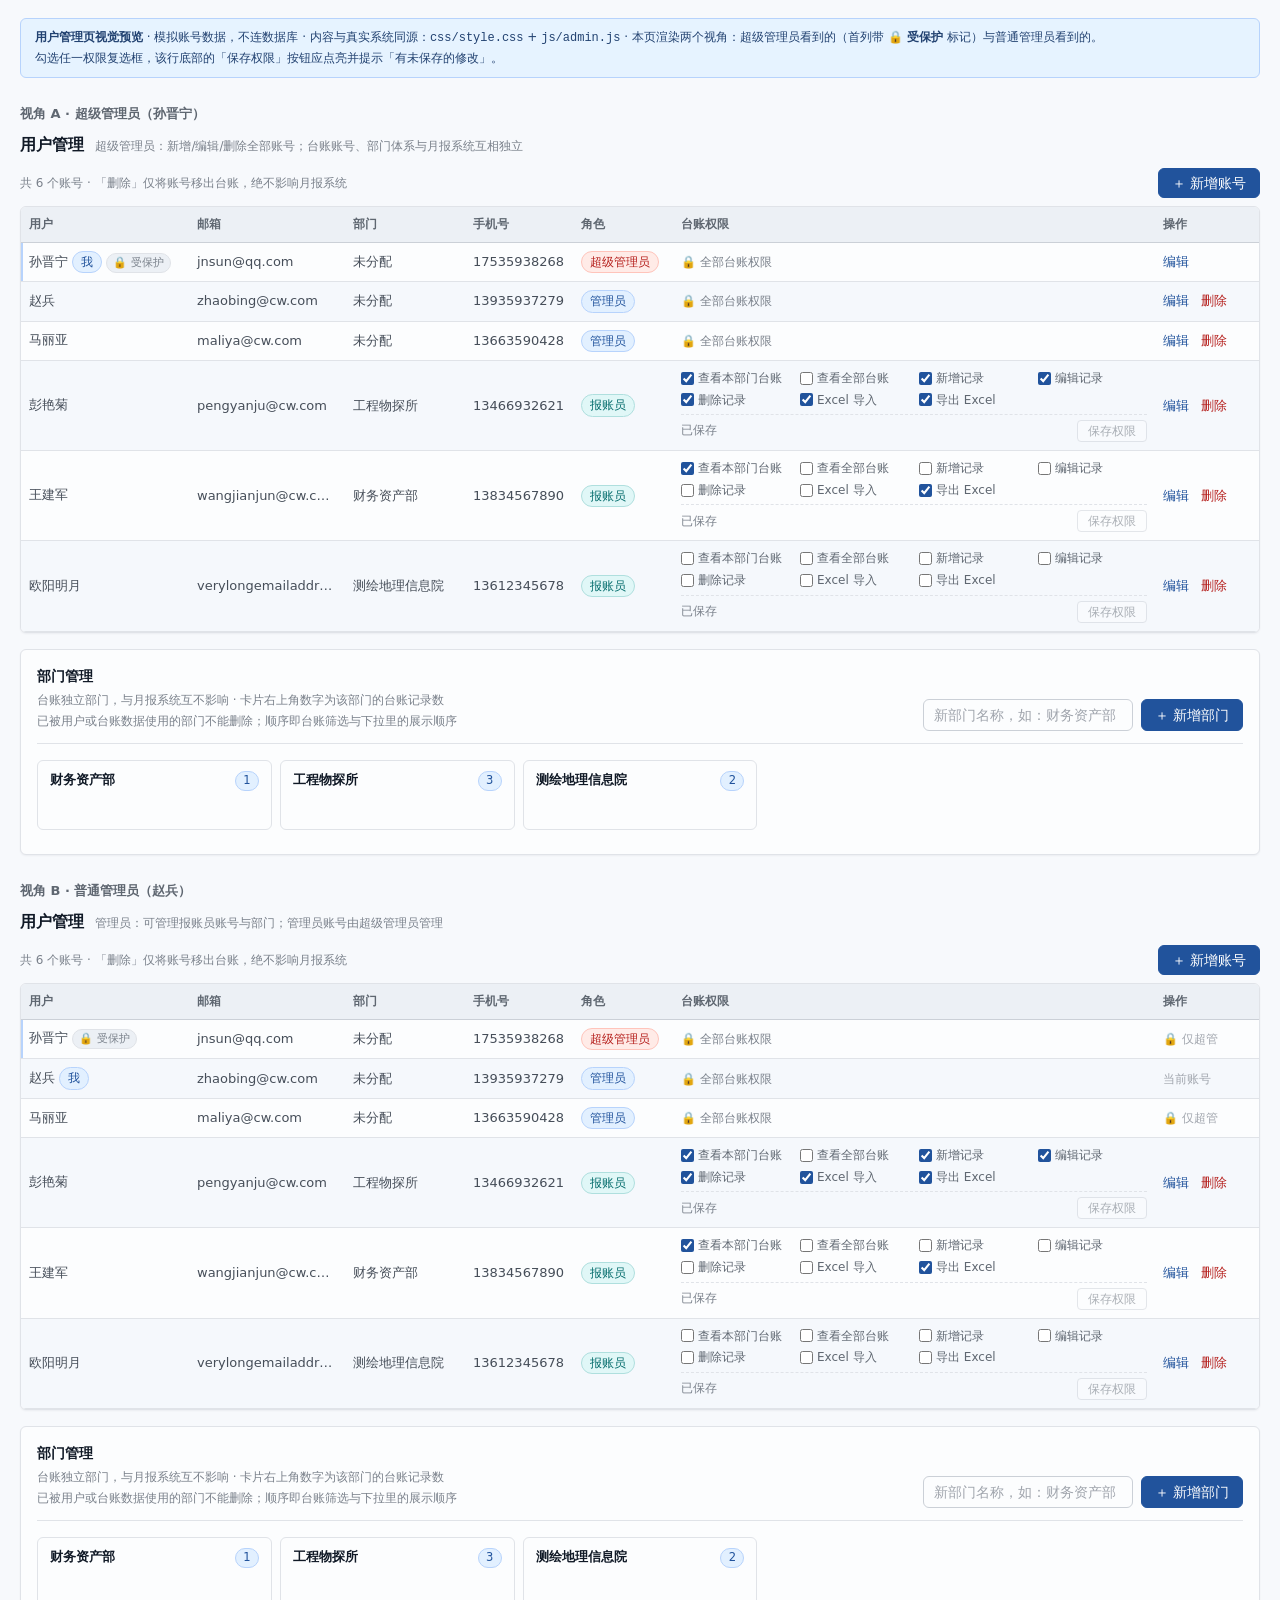
==== commit 8d8fdbde: "fix(ledger): 修复序号冻结列左侧穿帮 + 台账总览审美优化 (v20260915k) 用户报告：「台账总览中的序号冻结后，左边有空白的区域」+「整体感觉不美观」。  P1 根因 —— st" ====
--- a/docs/preview/admin-preview.html
+++ b/docs/preview/admin-preview.html
@@ -95,10 +95,11 @@
 
   /* 表格行底色（供冻结列继承，避免透明穿帮） */
   --row-bg: var(--surface);
-  --row-alt: var(--surface-2);
-  --row-hover: oklch(97.6% 0.012 258);
+  --row-alt: oklch(97.7% 0.006 258);   /* 斑马行：原为 surface-2（98.1%），与白底差 1.3% 实际看不出来 */
+  --row-hover: oklch(96.5% 0.013 258); /* 必须比斑马行更深，否则偶数行 hover 反而变浅 */
   --row-checked: var(--primary-soft);
   --thead-bg: var(--surface-3);
+  --thead-fc-bg: oklch(93.6% 0.010 258); /* 冻结区表头（比表头底再深一档，标示"这列被冻住了"） */
   --foot-bg: oklch(96.2% 0.010 258);
 }
 
@@ -301,6 +302,21 @@
 .user-name { font-size: var(--t-sm); font-weight: 500; color: var(--ink-700); }
 
 .page-container { padding: var(--s4) var(--s5) var(--s7); flex: 1; min-width: 0; }
+/* 台账总览：让表格吃掉剩余高度，页面自己不再产生第二条滚动条
+   （旧实现用 max-height: calc(100vh - 252px) 猜顶部控件高度，加一行筛选就错位）。
+   注意只给 #page-ledger 挂弹性链，不动 .page-container —— 否则看板等长页面
+   会被压成"视口高 + 内容溢出"，容器自身的底部内边距就白给了。
+   height:100% 能生效，是因为 .page-container 在 .app-main 里由 flex 定高。 */
+#page-ledger:not(.hidden) {
+  display: flex; flex-direction: column; height: 100%; min-height: 0;
+}
+#page-ledger #ledger-table-box { display: flex; flex-direction: column; flex: 1; min-height: 0; }
+/* 表格卡片贴着数据收边（内容高就撑满、超出才出现内滚动），
+   而不是拉成一个大白框、让合计行孤零零浮在中间 */
+#page-ledger .table-wrap { flex: 0 1 auto; min-height: 0; max-height: 100%; }
+/* 空状态没有"数据高度"可贴，若仍按内容收边就会在下方留一大片空白；
+   这里让它吃掉剩余高度，把引导文案在可视区正中呈现 */
+#page-ledger .table-wrap.is-empty { flex: 1 1 auto; max-height: 100%; }
 .page-head { display: flex; align-items: baseline; gap: var(--s3); margin-bottom: var(--s3); flex-wrap: wrap; }
 .page-head h2 { font-size: var(--t-md); font-weight: 600; letter-spacing: -0.01em; }
 .page-head h3 { font-size: var(--t-base); }
@@ -331,12 +347,13 @@
 }
 .batch-chip a { margin-left: var(--s1); font-weight: 600; color: inherit; }
 
+/* 筛选区：5 行胶囊本身已占掉不少竖向空间，行距收紧一档把表格往上提 */
 .capsule-row {
-  display: flex; align-items: center; gap: var(--s1) 5px; flex-wrap: wrap;
-  margin-bottom: 6px;
+  display: flex; align-items: center; gap: 3px 5px; flex-wrap: wrap;
+  margin-bottom: 4px;
 }
 .capsule-label {
-  font-size: var(--t-xs); color: var(--ink-500);
+  font-size: var(--t-xs); color: var(--ink-400);
   width: 56px; flex-shrink: 0; letter-spacing: 0.02em;
 }
 .capsule {
@@ -351,11 +368,20 @@
 .capsule.active {
   background: var(--primary); border-color: var(--primary); color: var(--surface); font-weight: 500;
 }
+/* 默认值（全部 / 未结）被选中时用淡色：实心蓝只表示"这一维真的筛过"，
+   否则 5 行胶囊各挂一颗实心蓝，颜色不再承载任何信息 */
+.capsule.active.is-default {
+  background: var(--primary-soft); border-color: var(--primary-line);
+  color: var(--primary); font-weight: 500;
+}
+.capsule.active.is-default:hover {
+  background: oklch(92.5% 0.042 258); border-color: var(--primary);
+}
 
 /* ---------- 表格容器 ---------- */
 .table-wrap {
   background: var(--surface); border: 1px solid var(--line); border-radius: var(--r2);
-  overflow: auto; box-shadow: var(--sh1);
+  overflow: auto; box-shadow: var(--sh1); overscroll-behavior: contain;
   max-height: calc(100vh - 252px);
 }
 .ledger-table, .map-table, .batch-table, .admin-table, .invoice-table {
@@ -395,23 +421,49 @@
 }
 .ledger-table tbody tr:last-child td { border-bottom: none; }
 
-/* 冻结：左侧勾选+序号，右侧操作列（横向滚动时保持可见） */
+/* 冻结列：左侧「勾选 + 序号」，右侧「操作」。
+   ⚠️ 冻结列的【实际宽度】必须与 left 偏移严格相等。
+   本表是 table-layout:auto，浏览器会把声明宽度向内容最小宽度回缩
+   （勾选列声明 36px、实际只画到 29px），此时只写 width 会让冻结列
+   比偏移窄，两列之间露出一条正在横向滚动的单元格 —— 表现为
+   「序号冻结后左边有一片空白 / 穿帮」。故宽度只定义一次，三处锁死。 */
+.ledger-table {
+  --fc-check: 36px;                              /* 勾选列宽 */
+  --fc-idx: 40px;                                /* 序号列宽 */
+  --fc-act: 104px;                               /* 操作列宽 */
+  --fc-w: calc(var(--fc-check) + var(--fc-idx)); /* 冻结区总宽 */
+}
 .ledger-table th.col-check, .ledger-table td.col-check {
-  position: sticky; left: 0; z-index: 3; width: 36px;
+  position: sticky; left: 0; z-index: 3;
+  width: var(--fc-check); min-width: var(--fc-check); max-width: var(--fc-check);
+  text-align: center;
 }
 .ledger-table th.col-idx, .ledger-table td.col-idx {
-  position: sticky; left: 36px; z-index: 3; width: 40px;
+  position: sticky; left: var(--fc-check); z-index: 3;
+  width: var(--fc-idx); min-width: var(--fc-idx); max-width: var(--fc-idx);
+  text-align: center; color: var(--ink-500); font-size: var(--t-xs);
   box-shadow: inset -1px 0 0 var(--line);
 }
-.ledger-table thead th.col-check, .ledger-table thead th.col-idx { z-index: 8; }
 .ledger-table th.col-actions, .ledger-table td.col-actions {
-  position: sticky; right: 0; z-index: 3; width: 118px;
+  position: sticky; right: 0; z-index: 3;
+  width: var(--fc-act); min-width: var(--fc-act); max-width: var(--fc-act);
   box-shadow: inset 1px 0 0 var(--line);
 }
+.ledger-table thead th.col-check, .ledger-table thead th.col-idx,
 .ledger-table thead th.col-actions { z-index: 8; }
-
-.col-check { text-align: center; }
-.col-idx { text-align: center; color: var(--ink-400); font-size: var(--t-xs); }
+/* 冻住的两列：表头底色再深一档，与右侧滑动区分开 */
+.ledger-table thead th.col-check, .ledger-table thead th.col-idx { background: var(--thead-fc-bg); }
+
+/* 横向滚动提示：只在确实还有内容被滚出去的那一侧投影（类名由 ledger.js 的 syncOverflow 维护） */
+.table-wrap.is-scrolled .ledger-table th.col-idx,
+.table-wrap.is-scrolled .ledger-table td.col-idx {
+  box-shadow: inset -1px 0 0 var(--line), 12px 0 14px -12px oklch(21% 0.03 258 / 0.22);
+}
+.table-wrap.has-more .ledger-table th.col-actions,
+.table-wrap.has-more .ledger-table td.col-actions {
+  box-shadow: inset 1px 0 0 var(--line), -12px 0 14px -12px oklch(21% 0.03 258 / 0.22);
+}
+
 .col-actions { text-align: center; white-space: nowrap; }
 .col-actions a { margin: 0 5px; font-size: var(--t-xs); }
 .link-danger { color: var(--danger); }
@@ -422,23 +474,56 @@
 .td-money.neg { color: var(--danger); }
 .td-date { color: var(--ink-600); font-variant-numeric: tabular-nums; }
 .td-name { line-height: 1.45; white-space: normal; word-break: break-word; }
-.td-foot {
-  font-weight: 600; background: var(--foot-bg) !important;
-  border-top: 1px solid var(--line-2); color: var(--ink-950);
-}
-.td-foot-label {
-  position: sticky; left: 0; z-index: 3;
-  background: var(--foot-bg); font-weight: 600; color: var(--ink-600);
-  box-shadow: inset -1px 0 0 var(--line);
+/* 合计行：原本只有金额格带底纹，中间一格一格是透明的，视觉上像一条
+   「断成几截的空白带」；改为整条铺满，并固定在表格底部当作实时合计条 */
+.ledger-table tfoot td {
+  position: sticky; bottom: 0; z-index: 4;
+  background: var(--foot-bg);
+  border-top: 1px solid var(--line-2);
+  box-shadow: inset 0 1px 0 var(--line);
+}
+.td-foot { font-weight: 600; color: var(--ink-950); }
+.ledger-table tfoot td.td-foot-label {
+  left: 0; z-index: 6;
+  font-weight: 600; color: var(--ink-600);
+  box-shadow: inset 0 1px 0 var(--line), inset -1px 0 0 var(--line);
+}
+.table-wrap.is-scrolled .ledger-table tfoot td.td-foot-label {
+  box-shadow: inset 0 1px 0 var(--line), inset -1px 0 0 var(--line),
+              12px 0 14px -12px oklch(21% 0.03 258 / 0.22);
 }
 .empty-cell {
-  text-align: center; color: var(--ink-500); padding: var(--s6) var(--s4) !important;
-  font-size: var(--t-sm); line-height: 1.8; background: var(--surface);
+  text-align: center; color: var(--ink-500); padding: var(--s7) var(--s4) !important;
+  font-size: var(--t-sm); line-height: 1.9; background: var(--surface);
 }
 .empty-cell::before {
-  content: "—"; display: block; font-size: 20px; color: var(--ink-300); margin-bottom: 6px;
-}
-.table-status { margin-top: var(--s2); font-size: var(--t-xs); color: var(--ink-500); }
+  content: "▤"; display: block; margin: 0 auto var(--s3);
+  width: 36px; height: 36px; line-height: 34px;
+  font-size: 15px; color: var(--ink-400);
+  border: 1px solid var(--line-2); border-radius: var(--r2); background: var(--surface-2);
+}
+.empty-cell b { color: var(--ink-700); font-weight: 600; }
+/* 台账空状态用独立面板：这张表宽可达 3000px+，
+   <td colspan="N"> 里的居中内容会落在整表中点（可视区之外），等于一片空白 */
+.table-wrap.is-empty {
+  display: flex; align-items: center; justify-content: center;
+  min-height: 220px; padding: var(--s6) var(--s4);
+}
+.empty-state { text-align: center; max-width: 440px; }
+.es-badge {
+  display: block; width: 40px; height: 40px; margin: 0 auto var(--s3);
+  line-height: 38px; font-size: 17px; color: var(--ink-400);
+  border: 1px solid var(--line-2); border-radius: var(--r2); background: var(--surface-2);
+}
+.es-title { font-size: var(--t-base); font-weight: 600; color: var(--ink-700); }
+.es-hint { margin-top: 6px; font-size: var(--t-sm); color: var(--ink-500); line-height: 1.75; }
+.table-status {
+  display: flex; align-items: baseline; gap: var(--s3);
+  margin-top: var(--s2); padding: 0 2px;
+  font-size: var(--t-xs); color: var(--ink-500);
+}
+.table-status .ts-right { margin-left: auto; color: var(--ink-400); }
+.table-status b { color: var(--ink-700); font-weight: 600; font-variant-numeric: tabular-nums; }
 /* .row-admin 的整行粉色底已移除：斑马行 + 首列竖标记已足够，染色反而形成色块 */
 .att-has { color: var(--primary); font-weight: 500; }
 
@@ -1075,7 +1160,8 @@
   .ledger-table th.col-check, .ledger-table td.col-check,
   .ledger-table th.col-idx, .ledger-table td.col-idx,
   .ledger-table th.col-actions, .ledger-table td.col-actions,
-  .td-foot-label { position: static; box-shadow: none; }
+  .ledger-table tfoot td, .td-foot-label { position: static; box-shadow: none; }
+  #page-ledger .table-wrap { min-height: 0; }
 }
 @media (max-width: 460px) {
   .topbar-user .user-name { display: none; }
@@ -1098,8 +1184,14 @@
   }
   .ledger-table thead { display: table-header-group; }
   .ledger-table thead th { position: static; box-shadow: none; background: #f2f4f7; }
+  /* 纸上没有冻结列这回事，全部退回普通流 */
+  .ledger-table th.col-idx, .ledger-table td.col-idx,
+  .ledger-table tfoot td, .td-foot-label { position: static; box-shadow: none; }
   .ledger-table tbody tr, .dash-table tr { break-inside: avoid; }
   .ledger-table td, .ledger-table th { border-color: #ccc; }
+  /* 用户表：纸上没有横向滚动，退回自动列宽并允许换行，避免账号/部门被省略号吃掉 */
+  .admin-table { table-layout: auto; }
+  .admin-table td.cell-ell { white-space: normal; overflow: visible; text-overflow: clip; }
   .ledger-table th.col-check, .ledger-table td.col-check,
   .ledger-table th.col-idx, .ledger-table td.col-idx { position: static; box-shadow: none; }
   .td-foot-label { position: static; box-shadow: none; }
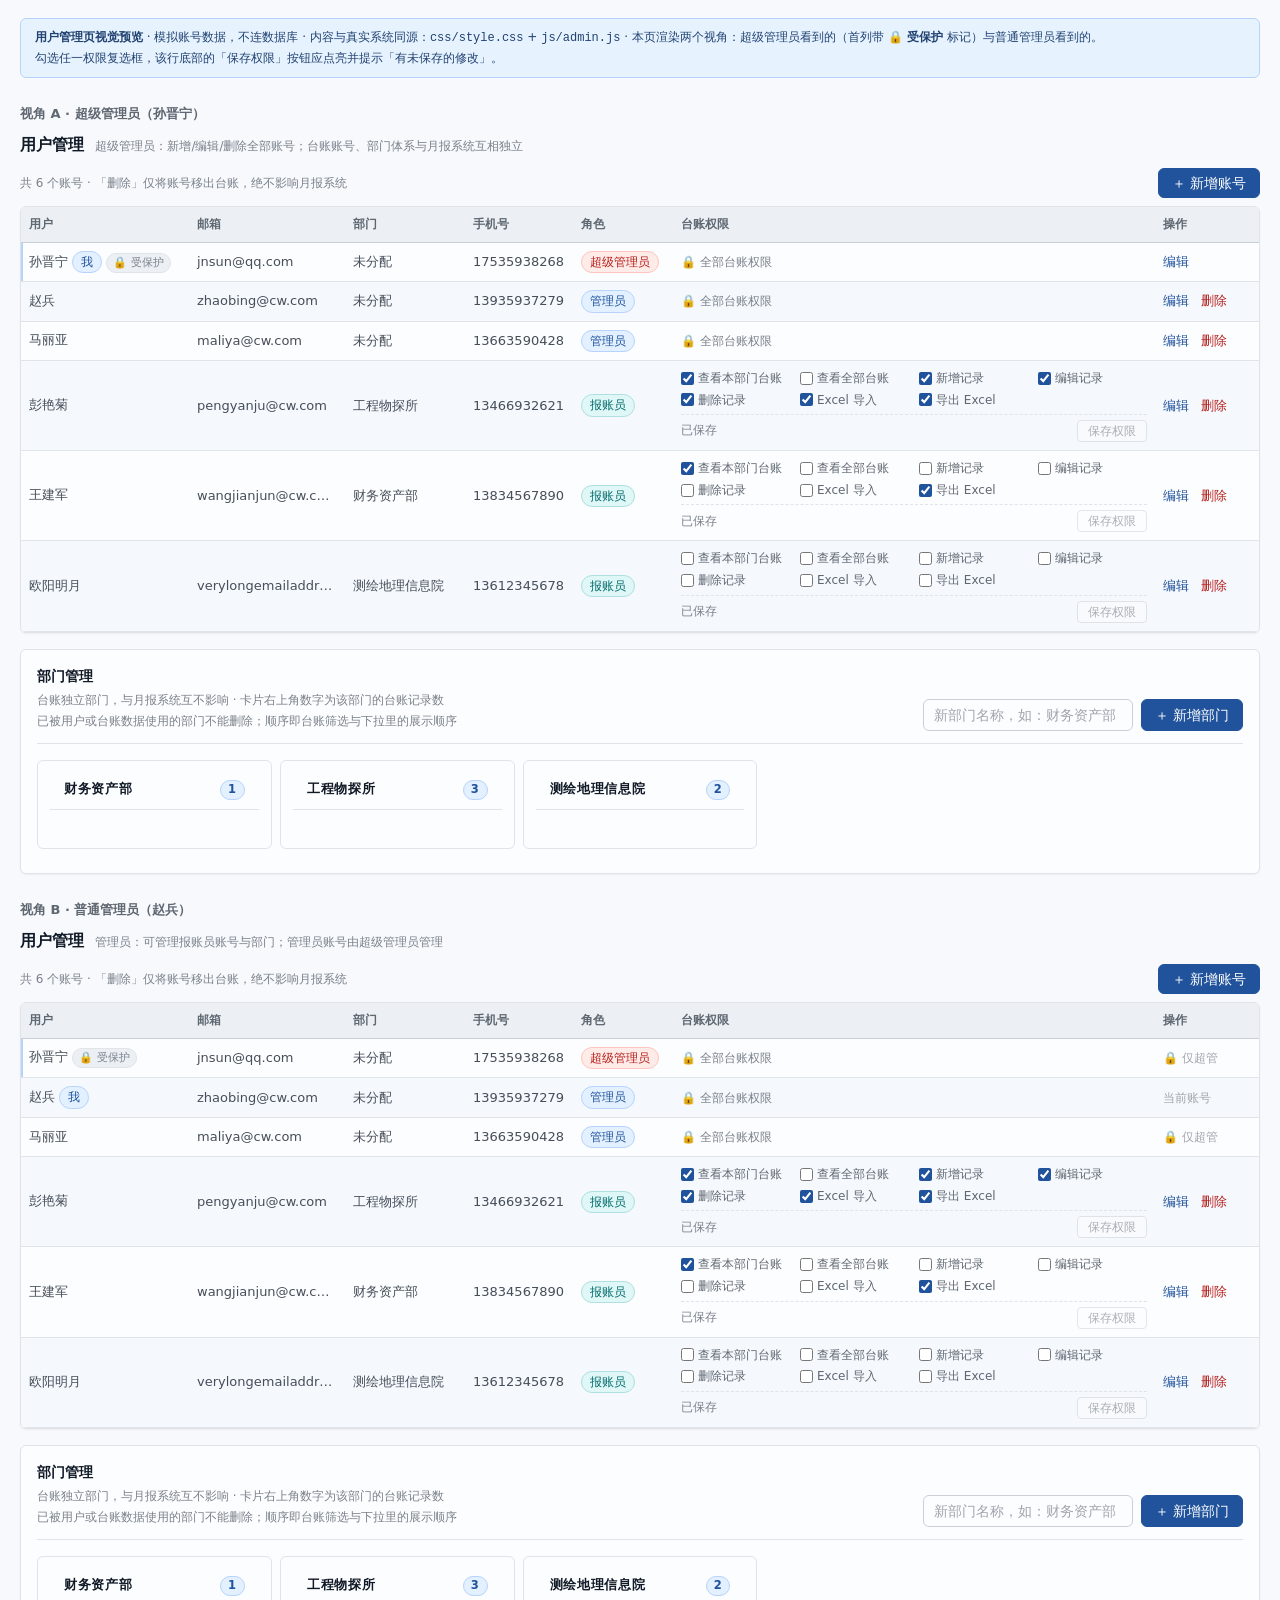
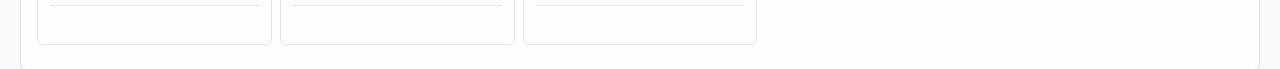
==== commit b1d57d2f: "feat(dictadmin): 选项管理页重新设计 + 修掉 3 个真缺陷 (v20260915o) 用户：「选项管理页面也不美观，用 impeccable 优化一下」。  先补工具再动手 —— 这" ====
--- a/docs/preview/admin-preview.html
+++ b/docs/preview/admin-preview.html
@@ -473,6 +473,8 @@
 .td-money.owed { color: var(--danger); font-weight: 600; }
 .td-money.neg { color: var(--danger); }
 .td-date { color: var(--ink-600); font-variant-numeric: tabular-nums; }
+/* 归属部门是「归属」类属性，不是内容主体 —— 压一档灰度，避免和项目名称/客户名称抢视线 */
+.td-dept { color: var(--ink-600); }
 .td-name { line-height: 1.45; white-space: normal; word-break: break-word; }
 /* 合计行：原本只有金额格带底纹，中间一格一格是透明的，视觉上像一条
    「断成几截的空白带」；改为整条铺满，并固定在表格底部当作实时合计条 */
@@ -776,9 +778,164 @@
 .exp-field input { accent-color: var(--primary); cursor: pointer; flex-shrink: 0; }
 
 /* ---------- 选项管理 ---------- */
-.dict-add-row { display: flex; gap: var(--s2); margin-top: var(--s4); flex-wrap: wrap; }
-.dict-add-row .ipt { width: auto; }
-.dict-item { font-variant-numeric: tabular-nums; }
+/* 双栏面板：左栏是类别索引（导航），右栏是当前类别的选项编辑区。
+   为什么不用「12 个胶囊排一行」：类别名长短不一（最宽「单位（债权单位）」122px），
+   横排要占满 1156px，且胶囊塞不下「项数」和「是否已自定义」这两个信息 ——
+   而财务最需要知道的就是「哪些类别还只是内置默认、没落过库」。
+   竖排还顺手解决了另一个问题：这个页元素极少，横排时内容只占顶部约 40%，
+   下方近半屏是空白；竖排的 12 行正好把高度用起来。 */
+#page-dict:not(.hidden) { display: flex; flex-direction: column; height: 100%; min-height: 0; }
+#page-dict .dict-panel { flex: 1; min-height: 0; }
+
+.dict-panel {
+  display: grid; grid-template-columns: 212px minmax(0, 1fr);
+  background: var(--surface); border: 1px solid var(--line); border-radius: var(--r2);
+  box-shadow: var(--sh1); overflow: hidden; min-height: 360px;
+}
+
+/* — 左栏：类别索引 — */
+.dict-cats {
+  display: flex; flex-direction: column; min-height: 0;
+  background: var(--surface-2); border-right: 1px solid var(--line);
+}
+.dc-head {
+  display: flex; align-items: center; justify-content: space-between;
+  padding: 9px 14px; border-bottom: 1px solid var(--line);
+  font-size: var(--t-xs); font-weight: 600; color: var(--ink-500); letter-spacing: 0.06em;
+}
+.dc-total { font-weight: 400; color: var(--ink-400); font-variant-numeric: tabular-nums; }
+.dc-list { flex: 1; min-height: 0; overflow-y: auto; overflow-x: hidden; padding: var(--s1) 0; }
+.dc-item {
+  display: flex; align-items: center; gap: var(--s2); width: 100%;
+  padding: 7px 14px; border: none; border-left: 2px solid transparent;
+  background: none; color: var(--ink-700);
+  font-family: var(--font); font-size: var(--t-sm); line-height: 1.5; text-align: left;
+  cursor: pointer;
+  transition: background var(--dur-f) var(--ease), color var(--dur-f) var(--ease),
+              border-color var(--dur-f) var(--ease);
+}
+.dc-item:hover { background: var(--surface-3); color: var(--primary); }
+.dc-item.is-active {
+  background: var(--primary-soft); border-left-color: var(--primary);
+  color: var(--primary); font-weight: 600;
+}
+.dc-name { flex: 1; min-width: 0; overflow: hidden; text-overflow: ellipsis; white-space: nowrap; }
+.dc-num { font-size: var(--t-xs); color: var(--ink-400); font-variant-numeric: tabular-nums; }
+.dc-item.is-active .dc-num { color: var(--primary); }
+/* 已自定义（已在 ar_dict 落库）用实心点，内置默认用空心点 */
+.dc-dot {
+  width: 6px; height: 6px; border-radius: 50%; flex-shrink: 0;
+  border: 1px solid var(--ink-300); background: transparent;
+}
+.dc-dot.is-db { background: var(--primary); border-color: var(--primary); }
+.dc-legend {
+  display: flex; gap: var(--s3); flex-wrap: wrap;
+  padding: 8px 14px; border-top: 1px solid var(--line);
+  font-size: 11px; color: var(--ink-400);
+}
+.dc-legend span { display: inline-flex; align-items: center; gap: 5px; }
+
+/* — 右栏：当前类别编辑区 — */
+.dict-main { display: flex; flex-direction: column; min-height: 0; }
+.dm-head {
+  display: flex; align-items: center; gap: var(--s2); flex-wrap: wrap;
+  padding: 10px 16px; border-bottom: 1px solid var(--line);
+}
+.dm-head h3 { font-size: var(--t-base); }
+.dm-count { margin-left: auto; font-size: var(--t-xs); color: var(--ink-500); font-variant-numeric: tabular-nums; }
+.dm-warn {
+  display: inline-flex; align-items: center; gap: 6px;
+  font-size: var(--t-xs); font-weight: 500; color: var(--warn);
+}
+.dm-warn::before {
+  content: ""; width: 5px; height: 5px; border-radius: 50%;
+  background: var(--warn); box-shadow: 0 0 0 3px oklch(52% 0.12 66 / 0.16);
+}
+.dm-body { flex: 1; min-height: 0; overflow: auto; }
+
+/* — 选项表 — */
+.dict-table {
+  width: 100%; border-collapse: separate; border-spacing: 0;
+  font-size: var(--t-sm); font-variant-numeric: tabular-nums;
+}
+.dict-table thead th {
+  position: sticky; top: 0; z-index: 2;
+  background: var(--thead-bg); color: var(--ink-600);
+  font-size: var(--t-xs); font-weight: 600; letter-spacing: 0.01em;
+  text-align: left; padding: 7px 12px;
+  box-shadow: inset 0 -1px 0 var(--line-2);
+}
+.dict-table tbody td { border-bottom: 1px solid var(--line); }
+.dict-table tbody tr:last-child td { border-bottom: none; }
+.dict-table tbody tr:hover td,
+.dict-table tbody tr:focus-within td { background: var(--row-hover); }
+.dict-table .dt-idx {
+  width: 46px; text-align: right; padding: 8px 6px 8px 12px;
+  color: var(--ink-400); font-size: var(--t-xs);
+}
+.dict-table thead .dt-idx, .dict-table thead .dt-act { text-align: right; }
+.dict-table .dt-act { width: 118px; padding: 4px 10px; }
+.dict-table .dt-val { padding: 0; }
+/* 输入框默认"隐形"——看起来就是一行文本（像账簿里的条目）。
+   4 行 4 个 32px 描边输入框堆在一起是"一堆表单框"，噪音远大于信息；
+   hover 只为提示"这里能打字"，不改变行本身的观感。
+   line-height 用绝对值而非 1.5：13px×1.5=19.5 会让行高在 38/39 之间跳，
+   表格边框看起来一深一浅。 */
+.dict-item {
+  display: block; width: 100%;
+  padding: 8px 11px; margin: 0;
+  border: 1px solid transparent; border-radius: var(--r1);
+  background: transparent; color: var(--ink-700);
+  font-family: var(--font); font-size: var(--t-sm); line-height: 20px;
+  transition: background var(--dur-f) var(--ease), border-color var(--dur-f) var(--ease),
+              box-shadow var(--dur-f) var(--ease);
+}
+.dict-item:hover { border-color: var(--line-2); background: var(--surface); }
+.dict-item:focus {
+  border-color: var(--primary); background: var(--surface);
+  box-shadow: 0 0 0 3px oklch(45% 0.13 258 / 0.13); outline: none;
+}
+.dict-empty { padding: var(--s6) var(--s4) !important; text-align: center; line-height: 1.9; }
+.dict-empty b { display: block; color: var(--ink-700); font-weight: 600; }
+.dict-empty span { color: var(--ink-500); font-size: var(--t-xs); }
+.dict-empty::before {
+  content: "▤"; display: block; margin: 0 auto var(--s3);
+  width: 34px; height: 34px; line-height: 32px;
+  font-size: 14px; color: var(--ink-400);
+  border: 1px solid var(--line-2); border-radius: var(--r2); background: var(--surface-2);
+}
+
+/* 操作按钮：旧版是 12×14px 的裸文本链接，三个紧挨着 —— 远低于 24×24 的可点击下限，
+   而且「上移」和「删除」只差十几像素，误点后一保存就真的删掉了。
+   删除额外左移一档：把"改顺序"和"不可逆"分成两组，手感上也分开。 */
+.dt-acts { display: flex; align-items: center; justify-content: flex-end; gap: 2px; }
+.iconbtn {
+  display: inline-flex; align-items: center; justify-content: center;
+  width: 26px; height: 26px; flex-shrink: 0; padding: 0;
+  border: 1px solid transparent; border-radius: var(--r1);
+  background: transparent; color: var(--ink-500);
+  font-family: var(--font); font-size: 13px; line-height: 1;
+  cursor: pointer;
+  transition: background var(--dur-f) var(--ease), border-color var(--dur-f) var(--ease),
+              color var(--dur-f) var(--ease);
+}
+.iconbtn.is-del { margin-left: 6px; }
+.iconbtn:hover { background: var(--surface-3); border-color: var(--line-2); color: var(--primary); }
+.iconbtn.is-del:hover { background: var(--danger-soft); border-color: var(--danger-line); color: var(--danger); }
+.iconbtn:disabled, .iconbtn:disabled:hover {
+  color: var(--ink-300); background: transparent; border-color: transparent; cursor: not-allowed;
+}
+
+/* — 底部：新增 + 保存 — */
+.dm-foot {
+  display: flex; align-items: center; gap: var(--s3); flex-wrap: wrap;
+  padding: 10px 16px; border-top: 1px solid var(--line); background: var(--surface-2);
+}
+/* 新增输入框不必占满整行：旧版是 904px 宽，只输「微信」两个字却占掉大半屏 */
+.dm-add { display: flex; align-items: center; gap: var(--s2); flex: 1; min-width: 200px; max-width: 360px; }
+.dm-add .ipt { flex: 1; min-width: 0; min-height: 28px; padding: 5px 10px; font-size: var(--t-sm); }
+.dm-foot > .btn { margin-left: auto; }
+.dm-foot .editor-error { flex-basis: 100%; margin: 0; }
 
 /* 勾选框统一配色 */
 .row-check, .perm-toggle input, .cp-item input { accent-color: var(--primary); cursor: pointer; }
@@ -1069,6 +1226,9 @@
 .kpi-value .kpi-unit { font-size: var(--t-sm); font-weight: 500; margin-left: 3px; color: var(--ink-500); }
 .kpi-value .kpi-sep { font-size: var(--t-lg); color: var(--ink-300); margin: 0 6px; font-weight: 400; }
 .kpi-sub { font-size: 11.5px; color: var(--ink-500); margin-top: var(--s2); line-height: 1.6; }
+/* 口径提示行（如「另有 N 笔决算未定未计入」）—— 用告警色区分于普通统计附注，
+   否则用户会把「口径排除」误读成「真的没有欠款」 */
+.kpi-sub.is-warn { color: var(--warn); }
 .kpi-blue::before { background: var(--primary); }
 .kpi-blue .kpi-value { color: var(--primary); }
 .kpi-danger::before { background: var(--danger); }
@@ -1105,6 +1265,8 @@
   font-size: var(--t-xs); color: var(--ink-500);
 }
 .dash-legend-item i { width: 9px; height: 9px; border-radius: 2px; display: inline-block; flex-shrink: 0; }
+/* 空心块 = 条形图里的「决算未定」段（描边色由内联 style 给出，与对应色同源） */
+.dash-legend-item i.hollow { background: transparent; border: 1px solid currentColor; }
 .dash-legend-item b { color: var(--ink-950); font-weight: 600; font-variant-numeric: tabular-nums; }
 .dash-table { font-size: var(--t-xs); }
 .dash-table th { position: sticky; top: 0; }
@@ -1162,6 +1324,18 @@
   .ledger-table th.col-actions, .ledger-table td.col-actions,
   .ledger-table tfoot td, .td-foot-label { position: static; box-shadow: none; }
   #page-ledger .table-wrap { min-height: 0; }
+  /* 选项管理：窄屏改为上下堆叠，类别索引变横向滚动条 —— 212px 固定左栏
+     在 600px 以下会把选项内容挤到放不下 */
+  #page-dict .dict-panel { grid-template-columns: 1fr; min-height: 0; }
+  .dict-cats { border-right: none; border-bottom: 1px solid var(--line); }
+  .dc-head { display: none; }
+  .dc-list {
+    display: flex; flex-wrap: nowrap; overflow-x: auto; overflow-y: hidden;
+    padding: 0; flex: 0 0 auto;
+  }
+  .dc-item { width: auto; border-left: none; border-bottom: 2px solid transparent; padding: 8px 12px; }
+  .dc-item.is-active { border-left-color: transparent; border-bottom-color: var(--primary); }
+  .dc-legend { display: none; }
 }
 @media (max-width: 460px) {
   .topbar-user .user-name { display: none; }
@@ -1195,6 +1369,14 @@
   .ledger-table th.col-check, .ledger-table td.col-check,
   .ledger-table th.col-idx, .ledger-table td.col-idx { position: static; box-shadow: none; }
   .td-foot-label { position: static; box-shadow: none; }
+  /* 选项管理：纸上不需要操作列、底部按钮与左栏底色，全部退回普通流 */
+  .dict-panel { display: block; border-color: #bbb; box-shadow: none; }
+  .dict-cats { background: transparent; border-right: none; border-bottom: 1px solid #ccc; }
+  .dc-list { overflow: visible; }
+  .dict-main { display: block; }
+  .dm-body { overflow: visible; }
+  .dict-table .dt-act, .dm-foot { display: none !important; }
+  .dict-item { border: none; padding: 0; }
   a { color: inherit; text-decoration: none; }
 }
 
@@ -1247,6 +1429,8 @@
  * aliases: Excel 导入时用于自动匹配的候选表头名
  * dict: 选项字典类别（ar_dict.category，选项可由财务管理员在「选项管理」页编辑）
  * deptEditable: 实体部门（非管理员）可编辑（要求五：仅催收跟踪类字段）
+ * cls: 表格单元格附加 class（如 td-dept）
+ * noImport: 不参与导入映射与导入模板生成（该维度由导入端的专用目标承担）
  *
  * 自动计算口径（要求：账内应收 = 开票金额 − 到账金额；账外应收 = 决算金额 − 开票金额）：
  *   receivable_internal / receivable_external / receivable_balance 均为虚拟计算列，不入库。
@@ -1259,6 +1443,17 @@
   /* ---- 基本信息 ---- */
   { key: 'contract_no',    label: '合同编号',     type: 'text',   width: 110, aliases: ['合同编号', '编号', '合同号'] },
   { key: 'project_name',   label: '项目名称',     type: 'text',   width: 200, clamp: true, aliases: ['项目名称', '项目', '工程项目'] },
+  /* 归属部门：数据库列是 department_id（UUID），列上按「部门名」展示 ——
+     值由 ledger.js computeRow 派生（deptNameOf），表格 / 排序 / 导出共用同一口径。
+     ⚠️ 三处刻意「不参与」：
+       ① 编辑表单 —— 部门下拉由 ledger.js renderModal 独立渲染（#ed-department_id，仅管理员），
+          放进 FORM_GROUPS 会重复出现
+       ② 导入映射与模板 —— 导入端已有专用的虚拟目标「部门名称（归属部门）」，
+          模板首两列也已是「序号 / 部门名称」，故标 noImport 挡掉（见 importer.js）
+       ③ 非管理员的保存载荷 —— 既非 deptEditable 也不在 FORM_GROUPS[0]，
+          editableKeys() 会自然过滤掉，数据库字段保护触发器不受影响 */
+  { key: 'department_id',  label: '归属部门',     type: 'text',   width: 110, cls: 'td-dept', noImport: true,
+    aliases: ['归属部门', '部门', '部门名称'] },
   { key: 'owner_unit',     label: '客户名称',     type: 'text',   width: 170, aliases: ['客户名称', '甲方单位', '甲方', '建设单位'], datalist: true },
   { key: 'client_attr',    label: '客户属性',     type: 'select', width: 96,  dict: 'client_attr', freeOther: true, aliases: ['客户属性'] },
   { key: 'creditor_unit',  label: '单位',         type: 'combo',  width: 130, dict: 'unit', aliases: ['单位', '债权单位', '乙方单位'] },
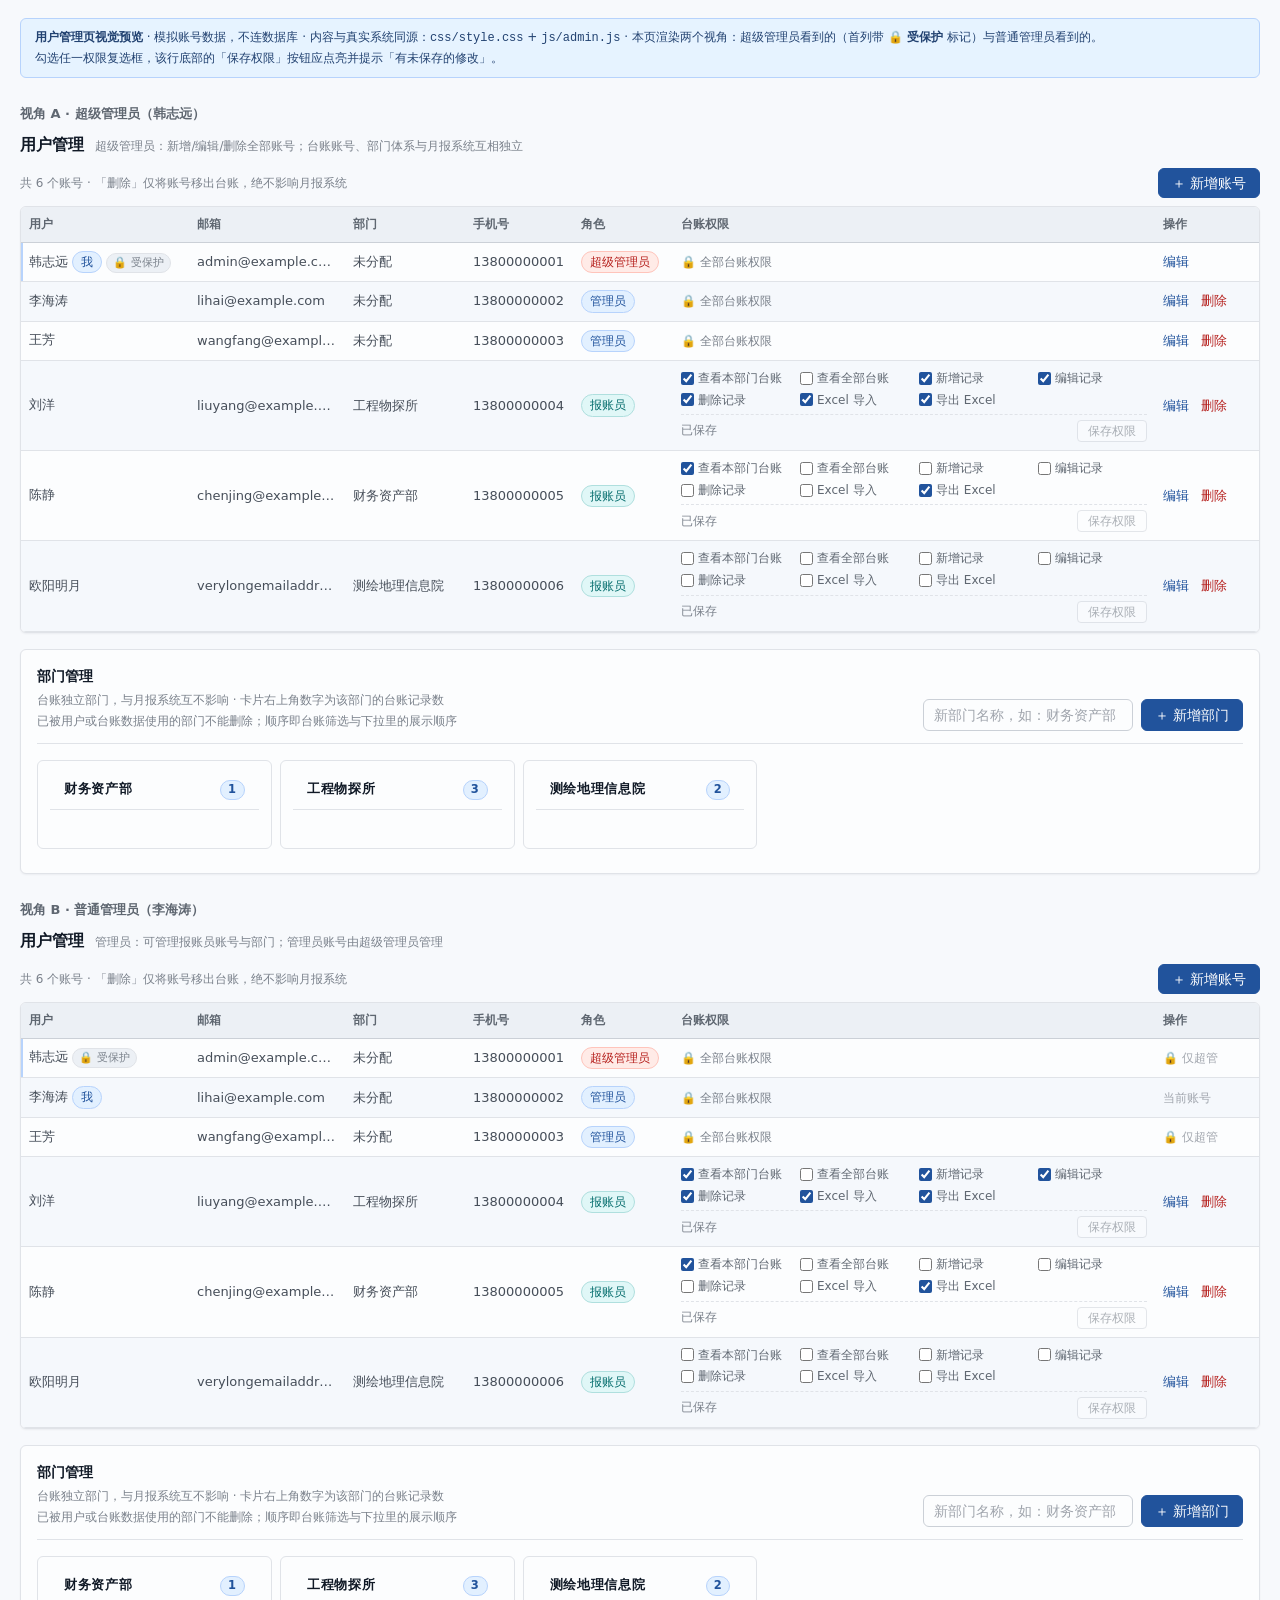
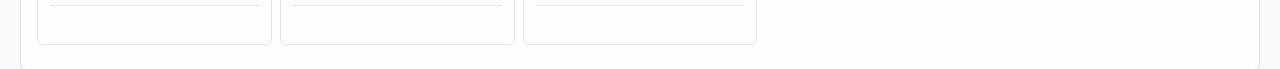
==== commit 676d23d8: "feat(ledger): 筛选条压成一行 + 表头常驻（单一滚动区）+ 列顺序与左侧冻结可自定义 (v20260915r) 用户提了三件事，逐条落地：  1. 筛选区太占地方 +「部门筛选有问题」 " ====
--- a/docs/preview/admin-preview.html
+++ b/docs/preview/admin-preview.html
@@ -302,13 +302,16 @@
 .user-name { font-size: var(--t-sm); font-weight: 500; color: var(--ink-700); }
 
 .page-container { padding: var(--s4) var(--s5) var(--s7); flex: 1; min-width: 0; }
-/* 台账总览：让表格吃掉剩余高度，页面自己不再产生第二条滚动条
-   （旧实现用 max-height: calc(100vh - 252px) 猜顶部控件高度，加一行筛选就错位）。
+/* 台账总览：让表格吃掉剩余高度，页面上只留**一个**滚动区（就是表格卡片本身）。
+   高度由 js/ledger.js 的 fitHeight() 量成 px 写进来（--x 由内联样式给出）：
+   先前写 height:100% 是解析不出具体值的（上层 .app-main 的高度由内容决定），
+   于是下面那句 max-height:100% 退化成 none —— 表格没有内部滚动区、整页往下滚，
+   表头跟着滚走，横向滚动条被推到几千像素高的表格最底部。现在链条有确定值，
+   表头 sticky 在卡片内生效，页面本身不再产生第二条滚动条。
    注意只给 #page-ledger 挂弹性链，不动 .page-container —— 否则看板等长页面
-   会被压成"视口高 + 内容溢出"，容器自身的底部内边距就白给了。
-   height:100% 能生效，是因为 .page-container 在 .app-main 里由 flex 定高。 */
+   会被压成"视口高 + 内容溢出"，容器自身的底部内边距就白给了。 */
 #page-ledger:not(.hidden) {
-  display: flex; flex-direction: column; height: 100%; min-height: 0;
+  display: flex; flex-direction: column; min-height: 0;
 }
 #page-ledger #ledger-table-box { display: flex; flex-direction: column; flex: 1; min-height: 0; }
 /* 表格卡片贴着数据收边（内容高就撑满、超出才出现内滚动），
@@ -347,15 +350,71 @@
 }
 .batch-chip a { margin-left: var(--s1); font-weight: 600; color: inherit; }
 
-/* 筛选区：5 行胶囊本身已占掉不少竖向空间，行距收紧一档把表格往上提 */
-.capsule-row {
-  display: flex; align-items: center; gap: 3px 5px; flex-wrap: wrap;
-  margin-bottom: 4px;
-}
-.capsule-label {
-  font-size: var(--t-xs); color: var(--ink-400);
-  width: 56px; flex-shrink: 0; letter-spacing: 0.02em;
-}
+/* 筛选条：恒定一行 chip，点开才是胶囊选项。
+   原先 5 行胶囊平铺（部门一变多就 4~5 行），现在每个维度只占一个 chip，
+   显示「维度名 + 当前值」，真的筛过这一维才上色。 */
+.filterbar {
+  display: flex; align-items: center; gap: 6px; flex-wrap: wrap;
+  margin-bottom: var(--s2); min-height: 30px;
+}
+.fb-chip {
+  display: inline-flex; align-items: center; gap: 6px; max-width: 300px;
+  padding: 4px 10px; border: 1px solid var(--line-2); border-radius: var(--r-pill);
+  background: var(--surface); color: var(--ink-500);
+  font-family: var(--font); font-size: var(--t-xs); line-height: 1.5;
+  cursor: pointer; white-space: nowrap;
+  transition: background var(--dur-f) var(--ease), border-color var(--dur-f) var(--ease),
+              color var(--dur-f) var(--ease);
+}
+.fb-lab { color: var(--ink-400); }
+.fb-val {
+  color: var(--ink-950); font-weight: 600; min-width: 0;
+  max-width: 132px; overflow: hidden; text-overflow: ellipsis;
+}
+.fb-caret { font-size: 9px; opacity: 0.5; }
+.fb-chip:hover { border-color: var(--primary); background: var(--primary-soft); }
+.fb-chip:hover .fb-val { color: var(--primary); }
+/* 默认值（部门=全部 / 结清状态=未结）保持素色：上色只表示"这一维真的筛过" */
+.fb-chip.is-set { background: var(--primary-soft); border-color: var(--primary-line); }
+.fb-chip.is-set .fb-val, .fb-chip.is-set .fb-lab { color: var(--primary); }
+/* 选中的值在当前条件下一条也筛不出来 —— 点开就能看到每个选项的实际条数 */
+.fb-chip.is-zero { background: var(--warn-soft); border-color: var(--warn-line); }
+.fb-chip.is-zero .fb-val, .fb-chip.is-zero .fb-lab { color: oklch(42% 0.11 66); }
+.fb-zero { font-size: 10.5px; font-weight: 700; color: oklch(42% 0.13 60); }
+.fb-sum { margin-left: auto; font-size: var(--t-xs); color: var(--ink-500); }
+.fb-sum b { color: var(--ink-950); font-weight: 600; font-variant-numeric: tabular-nums; }
+.fb-clear { font-size: var(--t-xs); }
+
+/* 维度选项面板：胶囊 + 「点下去能筛出几条」 */
+.fb-pop {
+  position: absolute; z-index: 60; width: max-content; min-width: 200px; max-width: 460px;
+  background: var(--surface); border: 1px solid var(--line-2); border-radius: var(--r3);
+  box-shadow: var(--sh2); overflow: hidden;
+}
+.fb-pop-head {
+  display: flex; justify-content: space-between; align-items: baseline; gap: var(--s3);
+  padding: 9px var(--s3); border-bottom: 1px solid var(--line);
+  background: var(--surface-2); font-size: var(--t-sm); font-weight: 600; color: var(--ink-950);
+}
+.fb-pop-tip { font-size: 11.5px; font-weight: 400; color: var(--ink-500); }
+.fb-search {
+  display: block; margin: var(--s2) var(--s3) 0; width: calc(100% - 2 * var(--s3));
+  padding: 5px 11px; border: 1px solid var(--line-2); border-radius: var(--r-pill);
+  font-family: var(--font); font-size: var(--t-xs); color: var(--ink-700);
+}
+.fb-search:focus { border-color: var(--primary); outline: none; }
+.fb-opts {
+  display: flex; flex-wrap: wrap; gap: 5px; align-content: flex-start;
+  padding: var(--s3); max-height: 46vh; overflow-y: auto;
+}
+.fb-cnt {
+  margin-left: 5px; font-size: 10.5px; font-weight: 500;
+  font-variant-numeric: tabular-nums; color: var(--ink-400);
+}
+.capsule.active .fb-cnt, .capsule.is-zero .fb-cnt { color: inherit; opacity: 0.75; }
+/* 0 条的选项淡化但保留可点：它正是"这一维没错、是被别的默认条件挡住了"的证据 */
+.capsule.is-zero { opacity: 0.6; }
+.capsule.is-zero:hover { opacity: 1; }
 .capsule {
   padding: 3px 12px; border: 1px solid var(--line-2); border-radius: var(--r-pill);
   background: var(--surface); color: var(--ink-600);
@@ -421,7 +480,7 @@
 }
 .ledger-table tbody tr:last-child td { border-bottom: none; }
 
-/* 冻结列：左侧「勾选 + 序号」，右侧「操作」。
+/* 冻结列：左侧「勾选 + 序号 + 用户指定的列」，右侧「操作」。
    ⚠️ 冻结列的【实际宽度】必须与 left 偏移严格相等。
    本表是 table-layout:auto，浏览器会把声明宽度向内容最小宽度回缩
    （勾选列声明 36px、实际只画到 29px），此时只写 width 会让冻结列
@@ -450,13 +509,22 @@
   box-shadow: inset 1px 0 0 var(--line);
 }
 .ledger-table thead th.col-check, .ledger-table thead th.col-idx,
-.ledger-table thead th.col-actions { z-index: 8; }
-/* 冻住的两列：表头底色再深一档，与右侧滑动区分开 */
-.ledger-table thead th.col-check, .ledger-table thead th.col-idx { background: var(--thead-fc-bg); }
-
-/* 横向滚动提示：只在确实还有内容被滚出去的那一侧投影（类名由 ledger.js 的 syncOverflow 维护） */
-.table-wrap.is-scrolled .ledger-table th.col-idx,
-.table-wrap.is-scrolled .ledger-table td.col-idx {
+.ledger-table thead th.col-actions, .ledger-table thead th.is-frozen { z-index: 8; }
+/* 冻住的列：表头底色再深一档，与右侧滑动区分开 */
+.ledger-table thead th.col-check, .ledger-table thead th.col-idx,
+.ledger-table thead th.is-frozen { background: var(--thead-fc-bg); }
+
+/* 用户自定义的左侧冻结列（「列设置」里指定，顺序即渲染顺序）。
+   left 偏移由 js/ledger.js 的 syncFrozen() 按【实测宽度】生成
+   （`.ledger-table .fz-i { left: … }` 写进 <style id="cfz-style">），
+   这里只负责"粘住 + 表头底色 + 最后一列投影"。
+   万一生成样式缺失，left 为 auto → 退化成不粘的普通单元格，不会压列。 */
+.ledger-table th.is-frozen, .ledger-table td.is-frozen { position: sticky; z-index: 3; }
+
+/* 横向滚动提示：只在确实还有内容被滚出去的一侧投影（类名由 ledger.js 的 syncOverflow 维护）。
+   投影挂在"冻结区最后一列"上（用户没设冻结列时就是序号列），而不是写死 col-idx ——
+   否则冻结了别的列之后，投影会出现在表格中间。 */
+.table-wrap.is-scrolled .ledger-table .is-fz-last {
   box-shadow: inset -1px 0 0 var(--line), 12px 0 14px -12px oklch(21% 0.03 258 / 0.22);
 }
 .table-wrap.has-more .ledger-table th.col-actions,
@@ -475,6 +543,8 @@
 .td-date { color: var(--ink-600); font-variant-numeric: tabular-nums; }
 /* 归属部门是「归属」类属性，不是内容主体 —— 压一档灰度，避免和项目名称/客户名称抢视线 */
 .td-dept { color: var(--ink-600); }
+/* 没有归属部门的记录：用警示色标出来，别让「未指定」混在其它单元格里看不见 */
+.td-dept.is-none { color: var(--warn); font-style: italic; }
 .td-name { line-height: 1.45; white-space: normal; word-break: break-word; }
 /* 合计行：原本只有金额格带底纹，中间一格一格是透明的，视觉上像一条
    「断成几截的空白带」；改为整条铺满，并固定在表格底部当作实时合计条 */
@@ -519,6 +589,9 @@
 }
 .es-title { font-size: var(--t-base); font-weight: 600; color: var(--ink-700); }
 .es-hint { margin-top: 6px; font-size: var(--t-sm); color: var(--ink-500); line-height: 1.75; }
+/* 「当前条件下没有记录」时的快捷放行按钮：把挡路的那个筛选条件一键松开，
+   省得用户自己对着一排筛选条件猜是哪一项把数据挡住了 */
+.es-actions { display: flex; flex-direction: column; align-items: center; gap: 6px; margin-top: var(--s3); }
 .table-status {
   display: flex; align-items: baseline; gap: var(--s3);
   margin-top: var(--s2); padding: 0 2px;
@@ -688,6 +761,43 @@
 .map-sample { color: var(--ink-500); font-size: var(--t-xs); }
 .map-table tr.map-miss td { background: var(--warn-soft); }
 .map-select { width: 100%; padding: 4px 8px; }
+
+/* 部门归属预检（导入第 3 步）：匹配不上的部门名在这里就地指定归属 */
+.dept-check {
+  margin: var(--s3) 0 var(--s1); padding: var(--s2) var(--s3);
+  border: 1px solid var(--line); border-left: 3px solid var(--primary);
+  border-radius: var(--r2); background: var(--surface-2);
+  font-size: var(--t-sm); line-height: 1.7; color: var(--ink-700);
+}
+.dept-check.is-ok {
+  color: oklch(42% 0.09 152); background: var(--ok-soft);
+  border-color: var(--ok-line); border-left-color: var(--ok);
+}
+.dept-check.is-warn {
+  color: oklch(42% 0.10 66); background: var(--warn-soft);
+  border-color: var(--warn-line); border-left-color: var(--warn);
+}
+.dchk-title { font-weight: 600; }
+.dchk-hint { color: var(--ink-600); font-size: var(--t-xs); margin-top: 2px; }
+.dchk-hint a { color: var(--primary); cursor: pointer; font-weight: 500; }
+.dchk-row { display: flex; align-items: center; gap: var(--s2); margin-top: 6px; }
+.dchk-name {
+  /* 0 1 auto 而不是 1 1 auto：部门名普遍只有 3~6 字，让它撑满整行会把
+     「N 行」推到最右边、和名字之间隔出一大片空白。改成按内容收边，
+     多余空间交给下拉的 margin-left:auto 吸收。 */
+  flex: 0 1 auto; min-width: 0; font-weight: 500; color: var(--ink-950);
+  overflow: hidden; text-overflow: ellipsis; white-space: nowrap;
+}
+.dchk-cnt { flex: 0 0 auto; font-size: var(--t-xs); color: var(--ink-500); font-variant-numeric: tabular-nums; }
+.dchk-sel { flex: 0 0 auto; width: 200px; margin-left: auto; padding: 3px 8px; }
+.dchk-row.is-set .dchk-name { color: var(--ok); }
+.done-dept { text-align: left; max-width: 100%; margin-top: var(--s1); }
+
+/* 导入预览表：列多（19 列）且表头长，让表头不换行、随表格横向滚动，
+   否则「合同金额（自动带入决算）」这类长表头会被挤成 5 行，比数据还占地方。
+   只约束 th —— td 里有项目名称/备注这类长文本，放开让它们正常收缩。 */
+.import-step .ledger-table th { white-space: nowrap; }
+
 .import-done { align-items: center; padding: var(--s5) 0 var(--s2); }
 .done-icon {
   width: 52px; height: 52px; border-radius: 50%; font-size: 24px; font-weight: 600;
@@ -820,7 +930,9 @@
   color: var(--primary); font-weight: 600;
 }
 .dc-name { flex: 1; min-width: 0; overflow: hidden; text-overflow: ellipsis; white-space: nowrap; }
-.dc-num { font-size: var(--t-xs); color: var(--ink-400); font-variant-numeric: tabular-nums; }
+/* 项数固定宽度右对齐：否则「4」和「15」宽度不同，名称列会跟着前后差几像素，
+   12 行的左缘看起来就会参差 */
+.dc-num { width: 22px; flex-shrink: 0; text-align: right; font-size: var(--t-xs); color: var(--ink-400); font-variant-numeric: tabular-nums; }
 .dc-item.is-active .dc-num { color: var(--primary); }
 /* 已自定义（已在 ar_dict 落库）用实心点，内置默认用空心点 */
 .dc-dot {
@@ -1140,11 +1252,12 @@
 }
 .dept-chip a { font-size: 11px; }
 
-/* ---------- 列设置面板（按账号保存） ---------- */
+/* ---------- 列设置面板（显示 / 顺序 / 左侧冻结，按账号保存） ---------- */
 .col-panel {
-  position: absolute; z-index: 60; width: 272px; background: var(--surface);
+  position: absolute; z-index: 60; width: 336px; background: var(--surface);
   border: 1px solid var(--line-2); border-radius: var(--r3);
-  box-shadow: var(--sh2); overflow: hidden;
+  box-shadow: var(--sh2); display: flex; flex-direction: column;
+  max-height: min(72vh, 700px);
 }
 .cp-head {
   display: flex; justify-content: space-between; align-items: baseline; gap: var(--s2);
@@ -1152,13 +1265,44 @@
   font-size: var(--t-sm); font-weight: 600; color: var(--ink-950); background: var(--surface-2);
 }
 .cp-tip { font-size: 11.5px; color: var(--ink-500); font-weight: 400; }
-.cp-list { max-height: 320px; overflow-y: auto; padding: var(--s2) var(--s3); }
-.cp-item {
-  display: flex; align-items: center; gap: 7px; padding: 3.5px 0;
-  font-size: var(--t-sm); color: var(--ink-700); cursor: pointer; white-space: nowrap;
-}
-.cp-item:hover { color: var(--primary); }
-.cp-item input { accent-color: var(--primary); cursor: pointer; }
+.cp-body { flex: 1; min-height: 0; overflow-y: auto; padding: var(--s1) var(--s3) var(--s3); }
+.cp-zone + .cp-zone { margin-top: var(--s2); }
+/* 区块标题吸顶：滚动长列表时始终知道哪一段是冻结区 */
+.cp-zone-title {
+  position: sticky; top: 0; z-index: 2;
+  display: flex; justify-content: space-between; align-items: baseline; gap: var(--s2);
+  padding: 5px 0 4px; background: var(--surface);
+  font-size: var(--t-xs); font-weight: 600; color: var(--ink-600);
+  border-bottom: 1px solid var(--line);
+}
+.cp-zone-title span { font-size: 11px; font-weight: 400; color: var(--ink-400); }
+.cp-list { min-height: 26px; padding-top: 2px; }
+.cp-list.cp-drop { background: var(--primary-soft); border-radius: var(--r2); }
+.cp-row {
+  display: flex; align-items: center; gap: 6px; padding: 3px 4px;
+  font-size: var(--t-sm); color: var(--ink-700); white-space: nowrap;
+  border-radius: 4px;
+}
+.cp-row:hover { background: var(--surface-2); }
+.cp-row.is-off .cp-name { color: var(--ink-400); text-decoration: line-through; }
+.cp-row.is-dragging { opacity: 0.4; }
+.cp-row.cp-drop-before { box-shadow: inset 0 2px 0 var(--primary); }
+.cp-row.cp-drop-after { box-shadow: inset 0 -2px 0 var(--primary); }
+.cp-grip { flex: 0 0 auto; color: var(--ink-300); cursor: grab; font-size: 11px; }
+.cp-row:active .cp-grip { cursor: grabbing; }
+.cp-row input[type="checkbox"] { flex: 0 0 auto; accent-color: var(--primary); cursor: pointer; }
+.cp-name { flex: 1; min-width: 0; overflow: hidden; text-overflow: ellipsis; }
+.cp-fz {
+  flex: 0 0 auto; padding: 2px 8px; border: 1px solid var(--line-2); border-radius: var(--r-pill);
+  background: var(--surface); color: var(--ink-500);
+  font-family: var(--font); font-size: 11px; line-height: 1.5; cursor: pointer;
+}
+.cp-fz:hover { border-color: var(--primary); color: var(--primary); }
+.cp-fz.is-on {
+  background: var(--primary-soft); border-color: var(--primary-line);
+  color: var(--primary); font-weight: 500;
+}
+.cp-hint { padding: 4px 2px; font-size: var(--t-xs); color: var(--ink-400); }
 .cp-foot {
   display: flex; align-items: center; gap: var(--s3); padding: var(--s2) var(--s3);
   border-top: 1px solid var(--line); background: var(--surface-2); font-size: var(--t-xs);
@@ -1297,6 +1441,9 @@
   .form-grid { grid-template-columns: 1fr; }
   .dash-grid, .dash-grid.even { grid-template-columns: 1fr; }
   .table-wrap { max-height: none; }
+  /* 窄屏不再锁死台账页高度：让页面自然往下滚，表格卡片不承担滚动区
+     （内联的 px 高度是 JS 按桌面视口算的，必须 !important 才能盖掉） */
+  #page-ledger:not(.hidden) { height: auto !important; }
 }
 @media (max-width: 680px) {
   .menu-btn { display: inline-flex; }
@@ -1322,18 +1469,24 @@
   .ledger-table th.col-check, .ledger-table td.col-check,
   .ledger-table th.col-idx, .ledger-table td.col-idx,
   .ledger-table th.col-actions, .ledger-table td.col-actions,
+  .ledger-table th.is-frozen, .ledger-table td.is-frozen,
   .ledger-table tfoot td, .td-foot-label { position: static; box-shadow: none; }
   #page-ledger .table-wrap { min-height: 0; }
   /* 选项管理：窄屏改为上下堆叠，类别索引变横向滚动条 —— 212px 固定左栏
-     在 600px 以下会把选项内容挤到放不下 */
-  #page-dict .dict-panel { grid-template-columns: 1fr; min-height: 0; }
-  .dict-cats { border-right: none; border-bottom: 1px solid var(--line); }
+     在 600px 以下会把选项内容挤到放不下。
+     ⚠ 必须是 minmax(0, 1fr) 而不是 1fr：1fr 等价于 minmax(auto, 1fr)，
+     auto 的下限取内容的 min-content —— 而不换行的横向胶囊行的 min-content
+     就是 12 个胶囊宽度之和（实测 1337px），整张面板会被撑到视口外，
+     保存按钮与操作列全部跑到屏幕右边看不见。min-width:0 同理。 */
+  #page-dict .dict-panel { grid-template-columns: minmax(0, 1fr); min-height: 0; }
+  .dict-cats { min-width: 0; border-right: none; border-bottom: 1px solid var(--line); }
   .dc-head { display: none; }
   .dc-list {
-    display: flex; flex-wrap: nowrap; overflow-x: auto; overflow-y: hidden;
-    padding: 0; flex: 0 0 auto;
+    min-width: 0; display: flex; flex-wrap: nowrap;
+    overflow-x: auto; overflow-y: hidden; padding: 0; flex: 0 0 auto;
   }
-  .dc-item { width: auto; border-left: none; border-bottom: 2px solid transparent; padding: 8px 12px; }
+  /* 胶囊不参与收缩：宁可横向滚动，也不要把名称压成省略号 */
+  .dc-item { flex: 0 0 auto; width: auto; border-left: none; border-bottom: 2px solid transparent; padding: 8px 12px; }
   .dc-item.is-active { border-left-color: transparent; border-bottom-color: var(--primary); }
   .dc-legend { display: none; }
 }
@@ -1347,7 +1500,7 @@
 @media print {
   @page { margin: 12mm; }
   body { background: #fff; font-size: 10.5pt; }
-  .sidebar, .sidebar-mask, .topbar, .toolbar, .capsule-row, .menu-btn,
+  .sidebar, .sidebar-mask, .topbar, .toolbar, .filterbar, .menu-btn,
   .col-check, .col-actions, .table-status, #toast-box, .dash-kpis .kpi-card::before { display: none !important; }
   .app-shell { display: block; }
   .page-container { padding: 0; }
@@ -1358,8 +1511,10 @@
   }
   .ledger-table thead { display: table-header-group; }
   .ledger-table thead th { position: static; box-shadow: none; background: #f2f4f7; }
-  /* 纸上没有冻结列这回事，全部退回普通流 */
+  /* 纸上没有冻结列这回事，全部退回普通流；台账页也不能是"视口高" */
+  #page-ledger:not(.hidden) { height: auto !important; }
   .ledger-table th.col-idx, .ledger-table td.col-idx,
+  .ledger-table th.is-frozen, .ledger-table td.is-frozen,
   .ledger-table tfoot td, .td-foot-label { position: static; box-shadow: none; }
   .ledger-table tbody tr, .dash-table tr { break-inside: avoid; }
   .ledger-table td, .ledger-table th { border-color: #ccc; }
@@ -1413,9 +1568,9 @@
   <br>勾选任一权限复选框，该行底部的「保存权限」按钮应点亮并提示「有未保存的修改」。
 </div>
 <div id="page-admin"></div>
-<div class="preview-h">视角 A · 超级管理员（孙晋宁）</div>
+<div class="preview-h">视角 A · 超级管理员（韩志远）</div>
 <div id="view-super"></div>
-<div class="preview-h">视角 B · 普通管理员（赵兵）</div>
+<div class="preview-h">视角 B · 普通管理员（李海涛）</div>
 <div id="view-admin"></div>
 <script>/**
  * fields.js - 台账字段定义（新指标体系 v3，依据《应收系统统计指标.xlsx》28 列）
@@ -2304,21 +2459,23 @@
   { id: 'd3', name: '测绘地理信息院', sort_order: 2 }
 ];
 
+/* ⚠️ 本仓库是公开仓库，预览产物会内联这些数据。**一律用合成值**（example.com 是
+   保留域名；手机号用 138000000xx 这种一眼假的号段）。别再从真实库里粘贴。 */
 const USERS = [
-  { user_id: 'u1', email: 'jnsun@qq.com', full_name: '孙晋宁', phone: '17535938268',
+  { user_id: 'u1', email: 'admin@example.com', full_name: '韩志远', phone: '13800000001',
     department_id: null, ar_role: 'admin', ar_super_admin: true, ar_protected: true, ar_departments: null },
-  { user_id: 'u2', email: 'zhaobing@cw.com', full_name: '赵兵', phone: '13935937279',
+  { user_id: 'u2', email: 'lihai@example.com', full_name: '李海涛', phone: '13800000002',
     department_id: null, ar_role: 'admin', ar_super_admin: false, ar_protected: false, ar_departments: null },
-  { user_id: 'u3', email: 'maliya@cw.com', full_name: '马丽亚', phone: '13663590428',
+  { user_id: 'u3', email: 'wangfang@example.com', full_name: '王芳', phone: '13800000003',
     department_id: null, ar_role: 'admin', ar_super_admin: false, ar_protected: false, ar_departments: null },
-  { user_id: 'u4', email: 'pengyanju@cw.com', full_name: '彭艳菊', phone: '13466932621',
+  { user_id: 'u4', email: 'liuyang@example.com', full_name: '刘洋', phone: '13800000004',
     department_id: 'd2', ar_role: 'user', ar_super_admin: false, ar_protected: false,
     ar_departments: { name: '工程物探所' } },
-  { user_id: 'u5', email: 'wangjianjun@cw.com', full_name: '王建军', phone: '13834567890',
+  { user_id: 'u5', email: 'chenjing@example.com', full_name: '陈静', phone: '13800000005',
     department_id: 'd1', ar_role: 'user', ar_super_admin: false, ar_protected: false,
     ar_departments: { name: '财务资产部' } },
-  { user_id: 'u6', email: 'verylongemailaddress@geo-survey-cw.com', full_name: '欧阳明月',
-    phone: '13612345678', department_id: 'd3', ar_role: 'user', ar_super_admin: false,
+  { user_id: 'u6', email: 'verylongemailaddress@geo-survey.example.com', full_name: '欧阳明月',
+    phone: '13800000006', department_id: 'd3', ar_role: 'user', ar_super_admin: false,
     ar_protected: false, ar_departments: { name: '测绘地理信息院' } }
 ];
 
@@ -2362,13 +2519,13 @@
 (async () => {
   const stage = document.getElementById('page-admin');
 
-  // ① 超级管理员视角（看自己 = 赵兵 换成 孙晋宁）
+  // ① 超级管理员视角（看自己 = 李海涛 换成 韩志远）
   Auth.isSuperAdmin = true;
   Auth.currentUser = { id: 'u1' };
   await Admin.load();
   document.getElementById('view-super').innerHTML = stage.innerHTML;
 
-  // ② 普通管理员视角（本人 = 赵兵，正是截图里的情况）
+  // ② 普通管理员视角（本人 = 李海涛，正是截图里的情况）
   Auth.isSuperAdmin = false;
   Auth.currentUser = { id: 'u2' };
   await Admin.load();
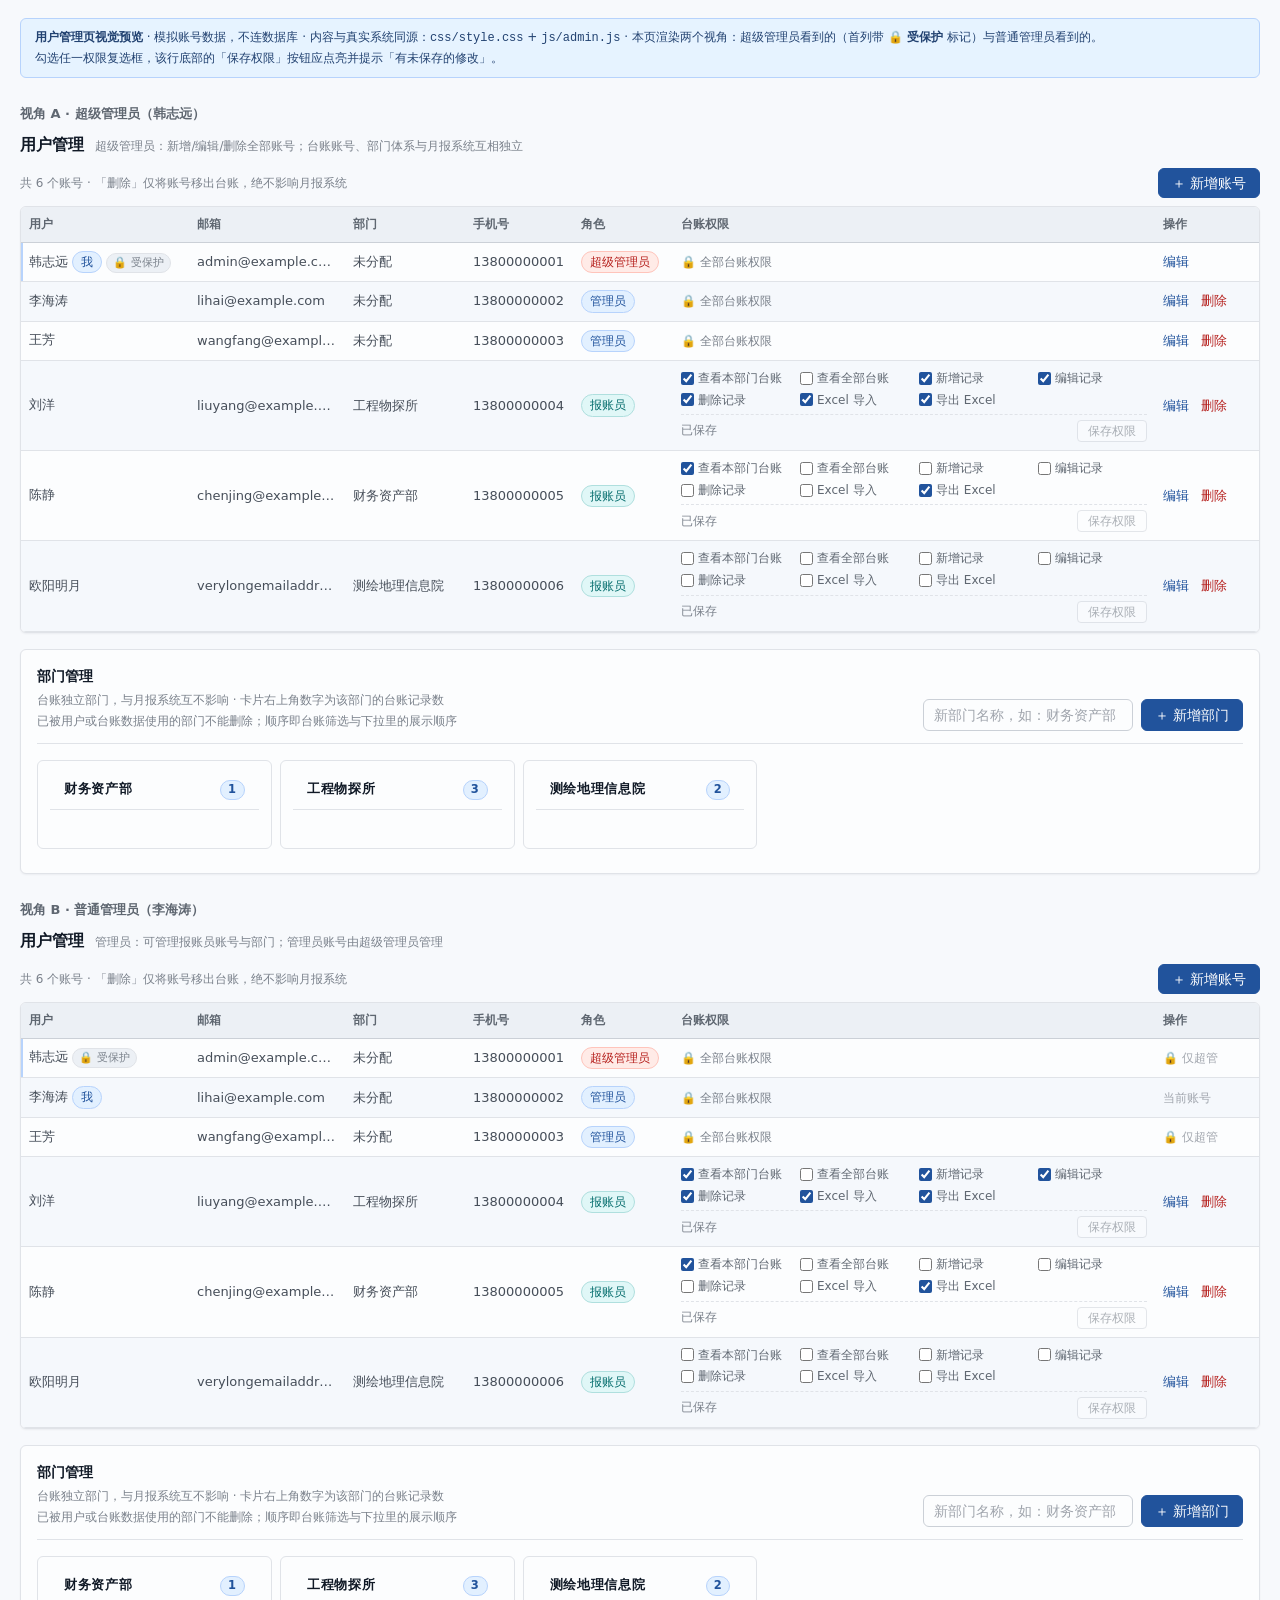
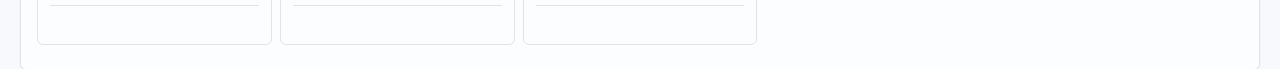
==== commit 8cb20361: "feat(dict): 选项管理补「在用」统计与孤儿值影响面 + 右栏留白 506px→46px (v20260915s) 两个遗留项一起收掉。  1. 选项管理右栏留白（实测 506px → 46p" ====
--- a/docs/preview/admin-preview.html
+++ b/docs/preview/admin-preview.html
@@ -892,10 +892,15 @@
    为什么不用「12 个胶囊排一行」：类别名长短不一（最宽「单位（债权单位）」122px），
    横排要占满 1156px，且胶囊塞不下「项数」和「是否已自定义」这两个信息 ——
    而财务最需要知道的就是「哪些类别还只是内置默认、没落过库」。
-   竖排还顺手解决了另一个问题：这个页元素极少，横排时内容只占顶部约 40%，
-   下方近半屏是空白；竖排的 12 行正好把高度用起来。 */
-#page-dict:not(.hidden) { display: flex; flex-direction: column; height: 100%; min-height: 0; }
-#page-dict .dict-panel { flex: 1; min-height: 0; }
+   竖排还有个好处：这一页元素极少，横排时内容只占顶部约 40%，下方近半屏是空白。
+
+   ⚠ 但「竖排把高度用起来」不等于「把面板撑满视口」。早期给 #page-dict 写了
+   height:100%，百分比链因此解析出确定值，.dict-panel 被撑到满屏（实测 792px）；
+   而本页内容常常只有 4~6 行选项，右栏下方就空出 506px，看着像没渲染完。
+   现在面板按内容定高，长列表交给 .dm-body 自己滚，右栏空白由底部一致性卡片收尾。
+   flex-basis 用 auto 而不是 0：父容器高是 auto，basis:0 会把面板的可算高度算成 0。 */
+#page-dict:not(.hidden) { display: flex; flex-direction: column; min-height: 0; }
+#page-dict .dict-panel { flex: 1 1 auto; min-height: 0; }
 
 .dict-panel {
   display: grid; grid-template-columns: 212px minmax(0, 1fr);
@@ -915,9 +920,13 @@
 }
 .dc-total { font-weight: 400; color: var(--ink-400); font-variant-numeric: tabular-nums; }
 .dc-list { flex: 1; min-height: 0; overflow-y: auto; overflow-x: hidden; padding: var(--s1) 0; }
+/* 行高 29px（原 33px）：这 12 行是导航而不是内容，类别名最长 4 个字，33px 偏松；
+   而且左栏高度直接决定面板高度 —— 12 行 396px 比右栏的选项表高出一大截，
+   面板被左栏顶高后，右栏下方就空出一块（实测 94px）。压紧后降到 ~42px。
+   29px 仍在可点击下限（WCAG 2.5.8：24px）之上。 */
 .dc-item {
   display: flex; align-items: center; gap: var(--s2); width: 100%;
-  padding: 7px 14px; border: none; border-left: 2px solid transparent;
+  padding: 5px 14px; border: none; border-left: 2px solid transparent;
   background: none; color: var(--ink-700);
   font-family: var(--font); font-size: var(--t-sm); line-height: 1.5; text-align: left;
   cursor: pointer;
@@ -963,7 +972,16 @@
   content: ""; width: 5px; height: 5px; border-radius: 50%;
   background: var(--warn); box-shadow: 0 0 0 3px oklch(52% 0.12 66 / 0.16);
 }
-.dm-body { flex: 1; min-height: 0; overflow: auto; }
+/* flex 竖排是为了让底部的一致性卡片（.dm-consist，在 .dm-body 之外）能贴住底缘；
+   max-height 保证选项多时在卡片内部滚 —— 表头的 sticky 靠的正是这个滚动容器。
+   380px ≈ 顶栏 + 页头 + 面板头 + 一致性卡片 + 底部按钮区的合计高度，
+   留够这些之后面板才不会顶出视口（实测 15 行时右栏正好用满且页面无第二条滚动条）。 */
+.dm-body {
+  flex: 1; min-height: 0; overflow: auto;
+  display: flex; flex-direction: column;
+  max-height: max(240px, calc(100vh - 380px));
+}
+.dict-table { flex-shrink: 0; }
 
 /* — 选项表 — */
 .dict-table {
@@ -988,6 +1006,18 @@
 .dict-table thead .dt-idx, .dict-table thead .dt-act { text-align: right; }
 .dict-table .dt-act { width: 118px; padding: 4px 10px; }
 .dict-table .dt-val { padding: 0; }
+/* 「在用」列：本选项被多少条台账（或附件）引用。
+   0 用一条空槽加灰「—」表示 —— 空槽本身就是「从未使用」的信号。
+   细条按本类别最高用量归一，只用于读数量级，不是精确图表。 */
+.dict-table .dt-use { width: 132px; padding: 8px 10px; }
+.du-cell { display: flex; align-items: center; gap: 8px; }
+.du-meter { flex: 1; min-width: 24px; height: 4px; border-radius: 2px; background: var(--surface-3); overflow: hidden; }
+.du-meter > i { display: block; height: 100%; border-radius: 2px; background: var(--primary); }
+.du-n {
+  flex-shrink: 0; width: 34px; text-align: right;
+  font-size: var(--t-xs); color: var(--ink-600); font-variant-numeric: tabular-nums;
+}
+.du-n.is-zero { color: var(--ink-300); }
 /* 输入框默认"隐形"——看起来就是一行文本（像账簿里的条目）。
    4 行 4 个 32px 描边输入框堆在一起是"一堆表单框"，噪音远大于信息；
    hover 只为提示"这里能打字"，不改变行本身的观感。
@@ -1016,6 +1046,53 @@
   font-size: 14px; color: var(--ink-400);
   border: 1px solid var(--line-2); border-radius: var(--r2); background: var(--surface-2);
 }
+
+/* — 底部：与台账数据的一致性 区（数据里在用、选项表里没有的值）—
+   这一块同时解决两件事：把「孤儿值」摆到财务眼前，以及让右栏下缘不再是空白。
+   margin-top:auto 把它压到右栏底缘，选项只有 4~6 行时也不会飘在中间。 */
+.dm-consist {
+  margin-top: auto;
+  border-top: 1px solid var(--line);
+  background: var(--surface-2);
+  padding: 10px 16px 12px;
+}
+.du-head { display: flex; align-items: baseline; gap: var(--s2); flex-wrap: wrap; margin-bottom: 7px; }
+.du-head b { font-size: var(--t-xs); font-weight: 600; color: var(--ink-600); letter-spacing: 0.04em; }
+.du-scope {
+  font-size: 11px; color: var(--ink-400);
+  padding: 0 6px; border-radius: 999px; border: 1px dashed var(--line-2);
+}
+.du-sum { margin-left: auto; font-size: var(--t-xs); color: var(--ink-500); font-variant-numeric: tabular-nums; }
+.du-note { margin: 0; font-size: var(--t-xs); line-height: 1.8; color: var(--ink-500); }
+.du-ok { display: flex; align-items: center; gap: 6px; margin: 0; font-size: var(--t-xs); color: var(--ok); }
+.du-ok::before { content: "✓"; font-weight: 700; }
+.du-alert {
+  margin-bottom: var(--s2); padding: 6px 10px;
+  font-size: var(--t-xs); line-height: 1.75;
+  color: oklch(42% 0.10 66); background: var(--warn-soft);
+  border: 1px solid var(--warn-line); border-radius: var(--r2);
+}
+.du-list {
+  list-style: none; margin: 0; padding: 0;
+  display: flex; flex-direction: column; gap: 4px;
+  max-height: 168px; overflow-y: auto;
+}
+.du-row {
+  display: flex; align-items: center; gap: var(--s2);
+  padding: 4px 6px 4px 10px; border-radius: var(--r1);
+  background: var(--surface); border: 1px solid var(--line);
+  font-size: var(--t-xs);
+}
+.du-row.is-opt { border-color: var(--warn-line); background: var(--warn-soft); }
+.du-val { flex: 1; min-width: 0; overflow: hidden; text-overflow: ellipsis; white-space: nowrap; color: var(--ink-700); }
+.du-src {
+  flex-shrink: 0; padding: 0 6px; border-radius: 999px;
+  border: 1px solid var(--line); background: var(--surface-2); color: var(--ink-500);
+}
+.du-row.is-opt .du-src { border-color: var(--warn-line); background: transparent; color: var(--warn); }
+.du-cnt { flex-shrink: 0; color: var(--ink-500); font-variant-numeric: tabular-nums; }
+.du-row .btn { flex-shrink: 0; }
+.du-tip { margin: var(--s2) 0 0; font-size: 11px; line-height: 1.75; color: var(--ink-400); }
 
 /* 操作按钮：旧版是 12×14px 的裸文本链接，三个紧挨着 —— 远低于 24×24 的可点击下限，
    而且「上移」和「删除」只差十几像素，误点后一保存就真的删掉了。
@@ -1529,7 +1606,11 @@
   .dict-cats { background: transparent; border-right: none; border-bottom: 1px solid #ccc; }
   .dc-list { overflow: visible; }
   .dict-main { display: block; }
-  .dm-body { overflow: visible; }
+  /* 纸面上不滚动：max-height / flex 都得撤掉，否则选项多的类别会被截断 */
+  .dm-body { overflow: visible; max-height: none !important; display: block !important; }
+  .dm-consist { margin-top: 0 !important; background: transparent; }
+  .du-list { max-height: none; overflow: visible; }
+  .dict-table { flex-shrink: initial; }
   .dict-table .dt-act, .dm-foot { display: none !important; }
   .dict-item { border: none; padding: 0; }
   a { color: inherit; text-decoration: none; }
